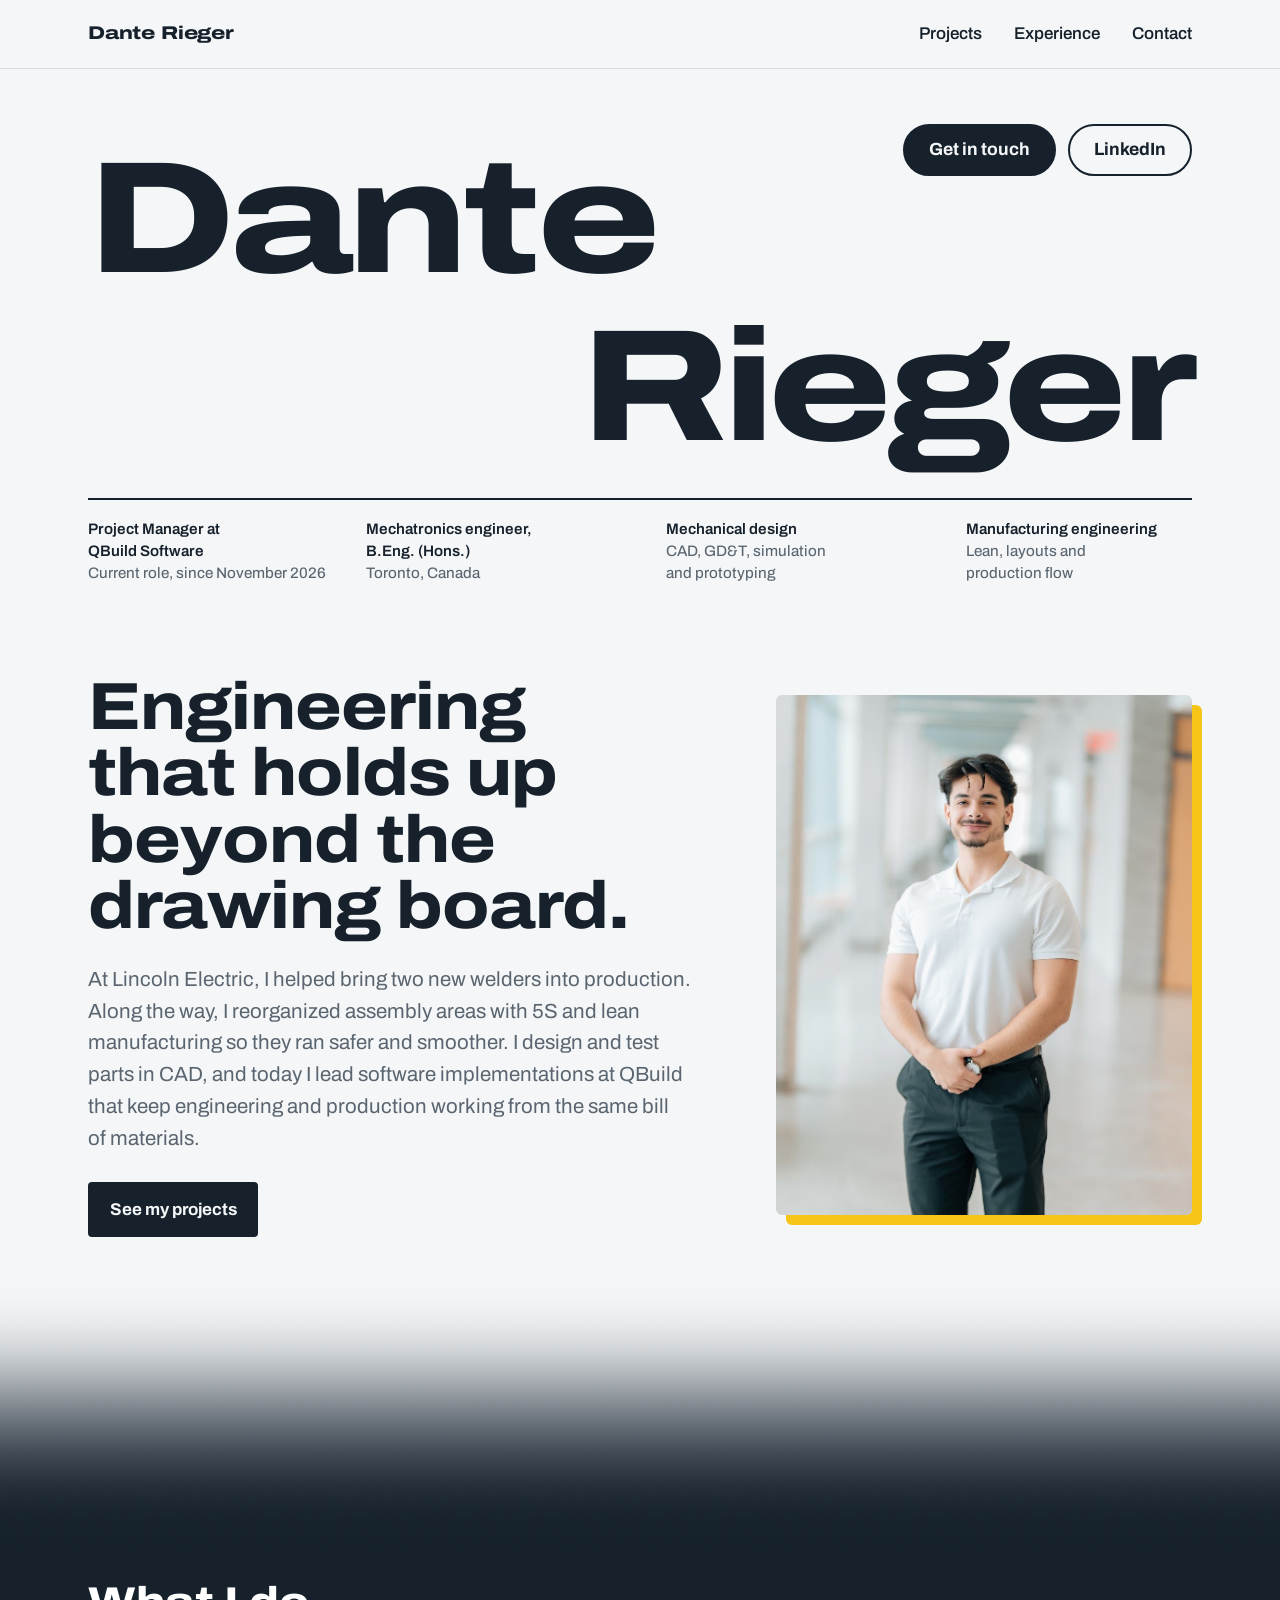
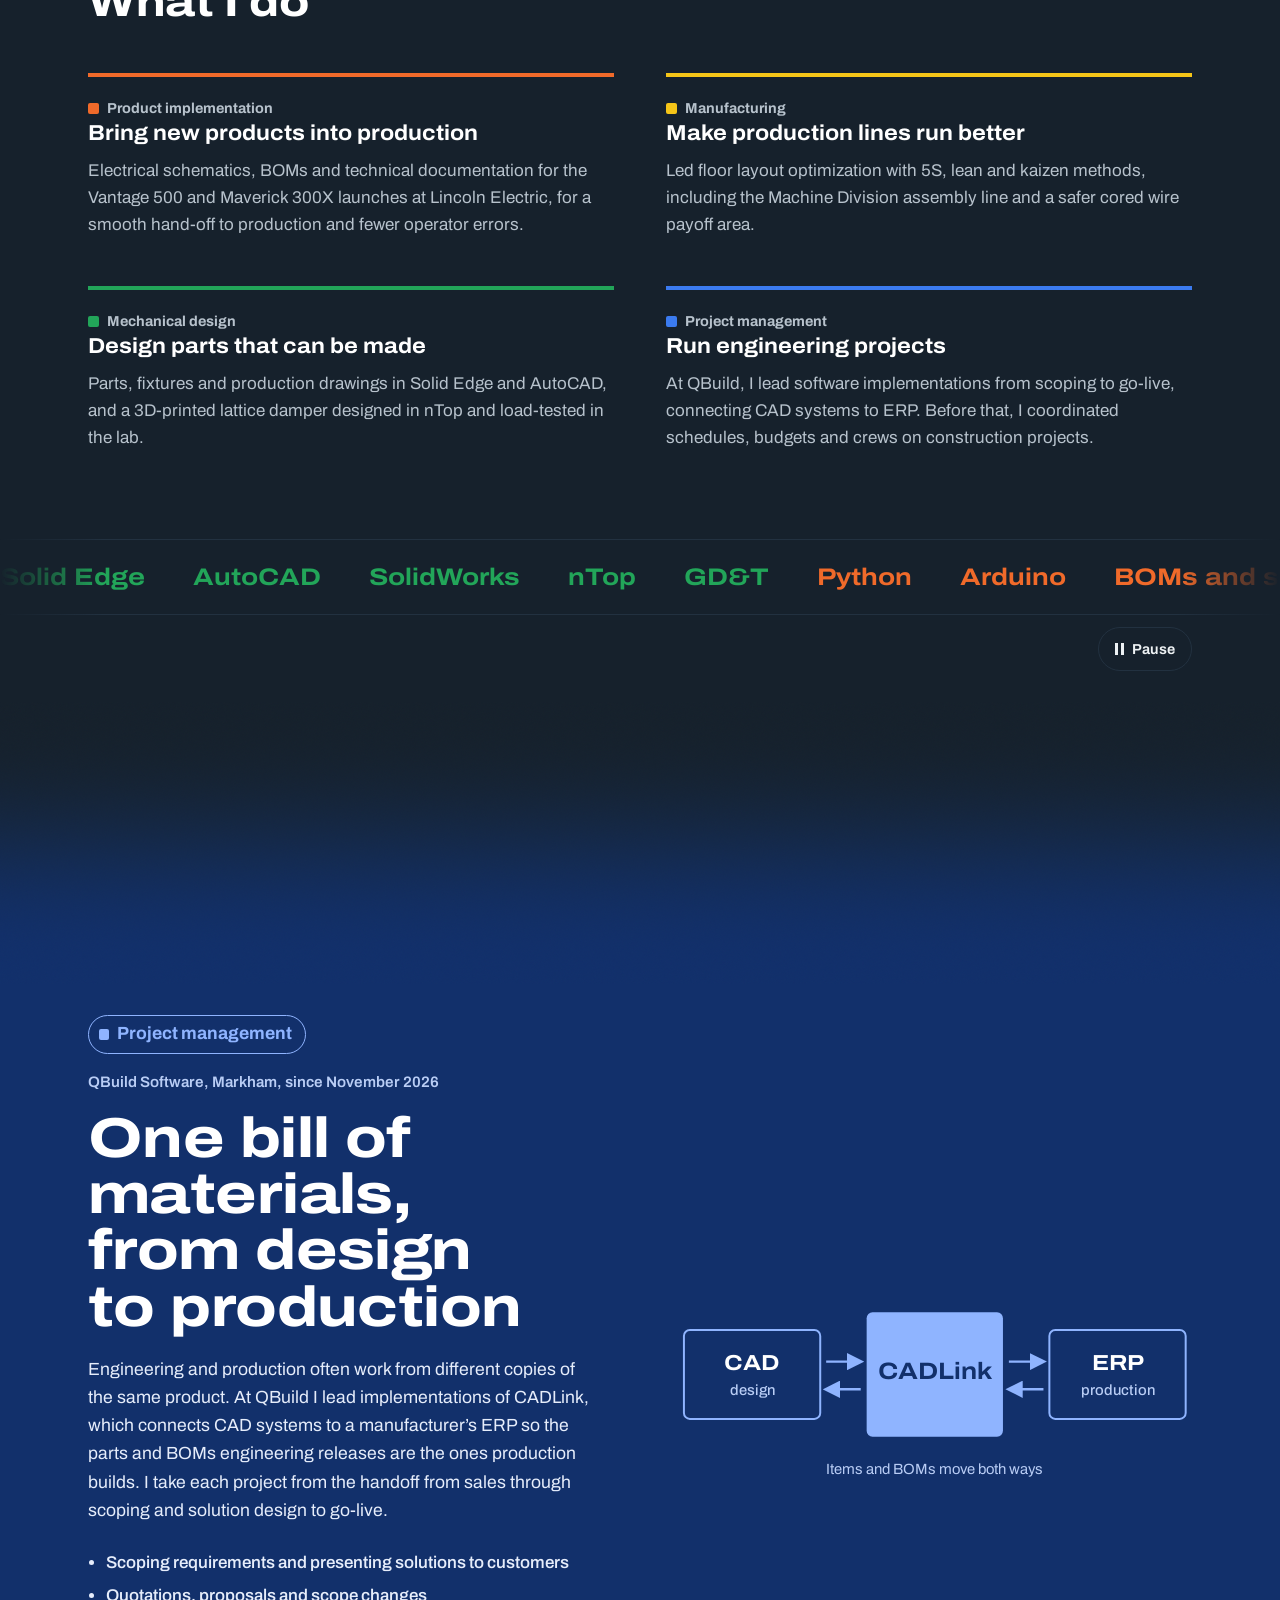
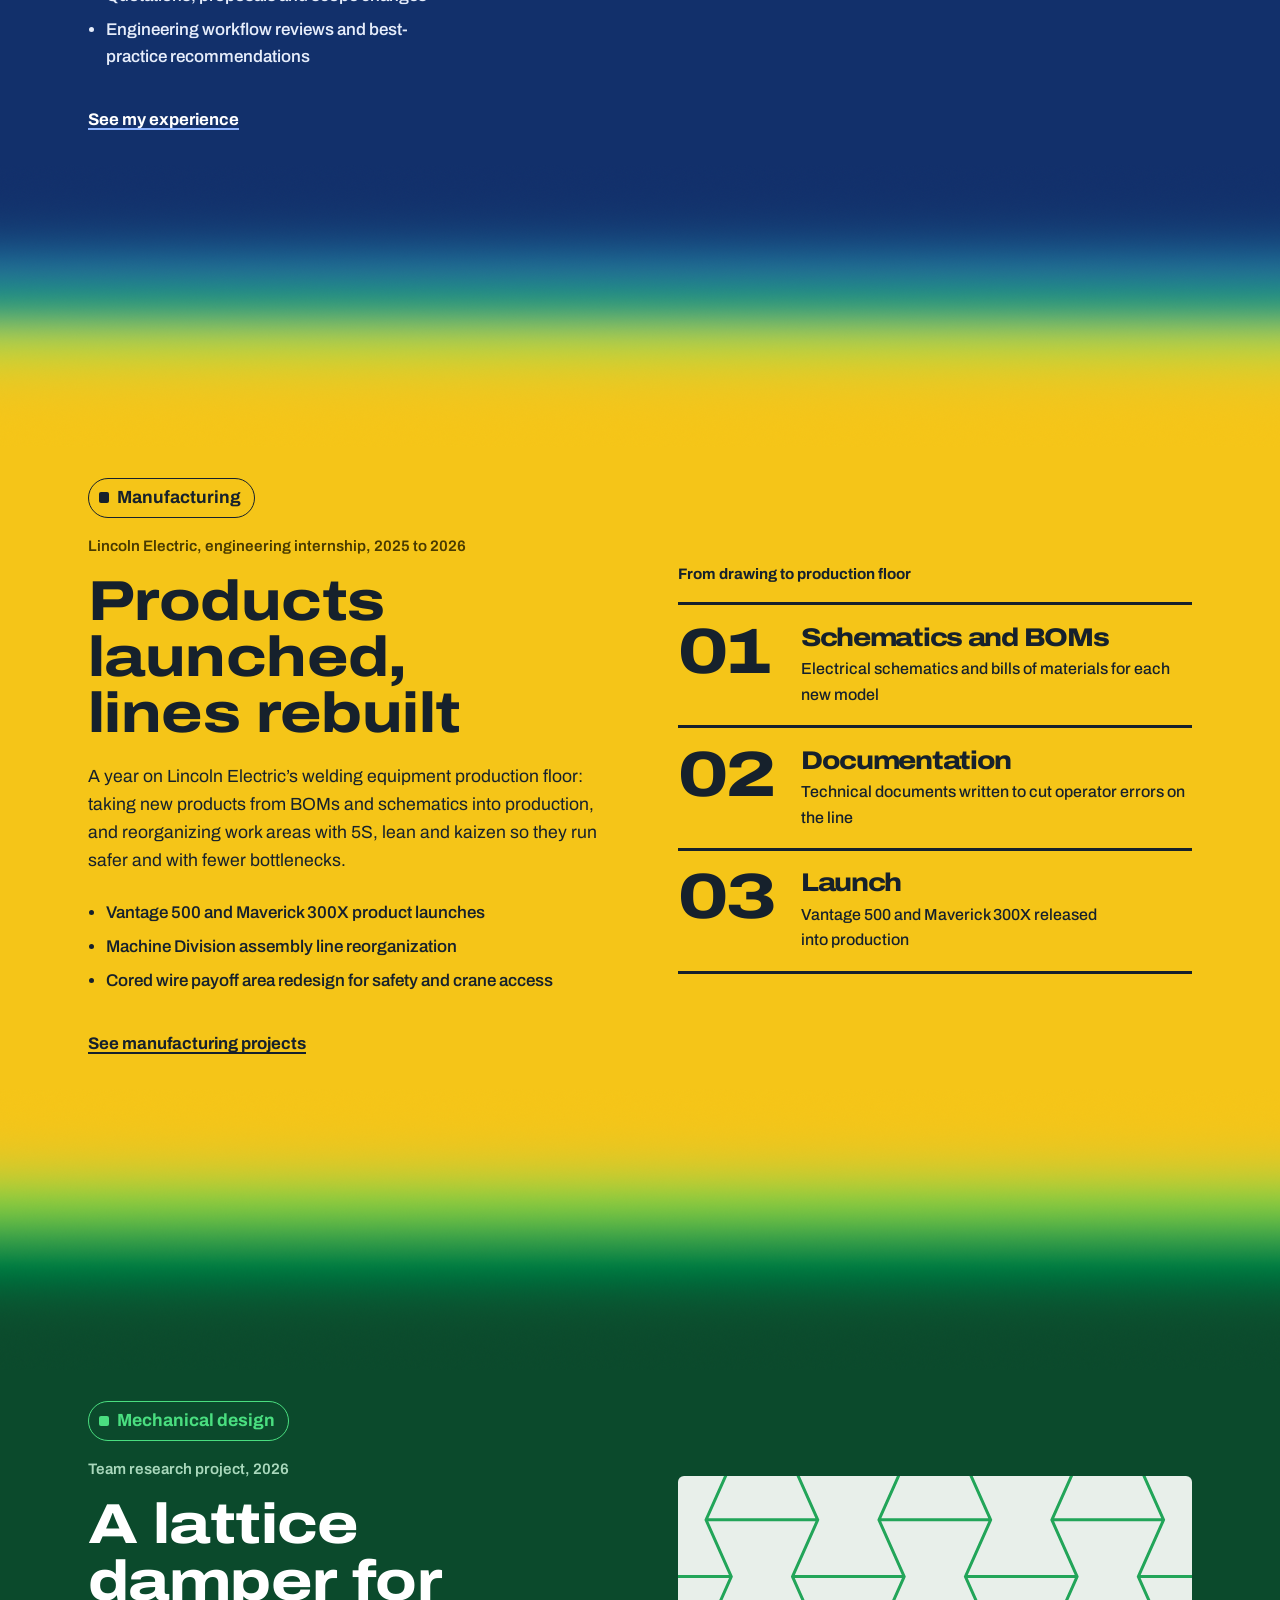
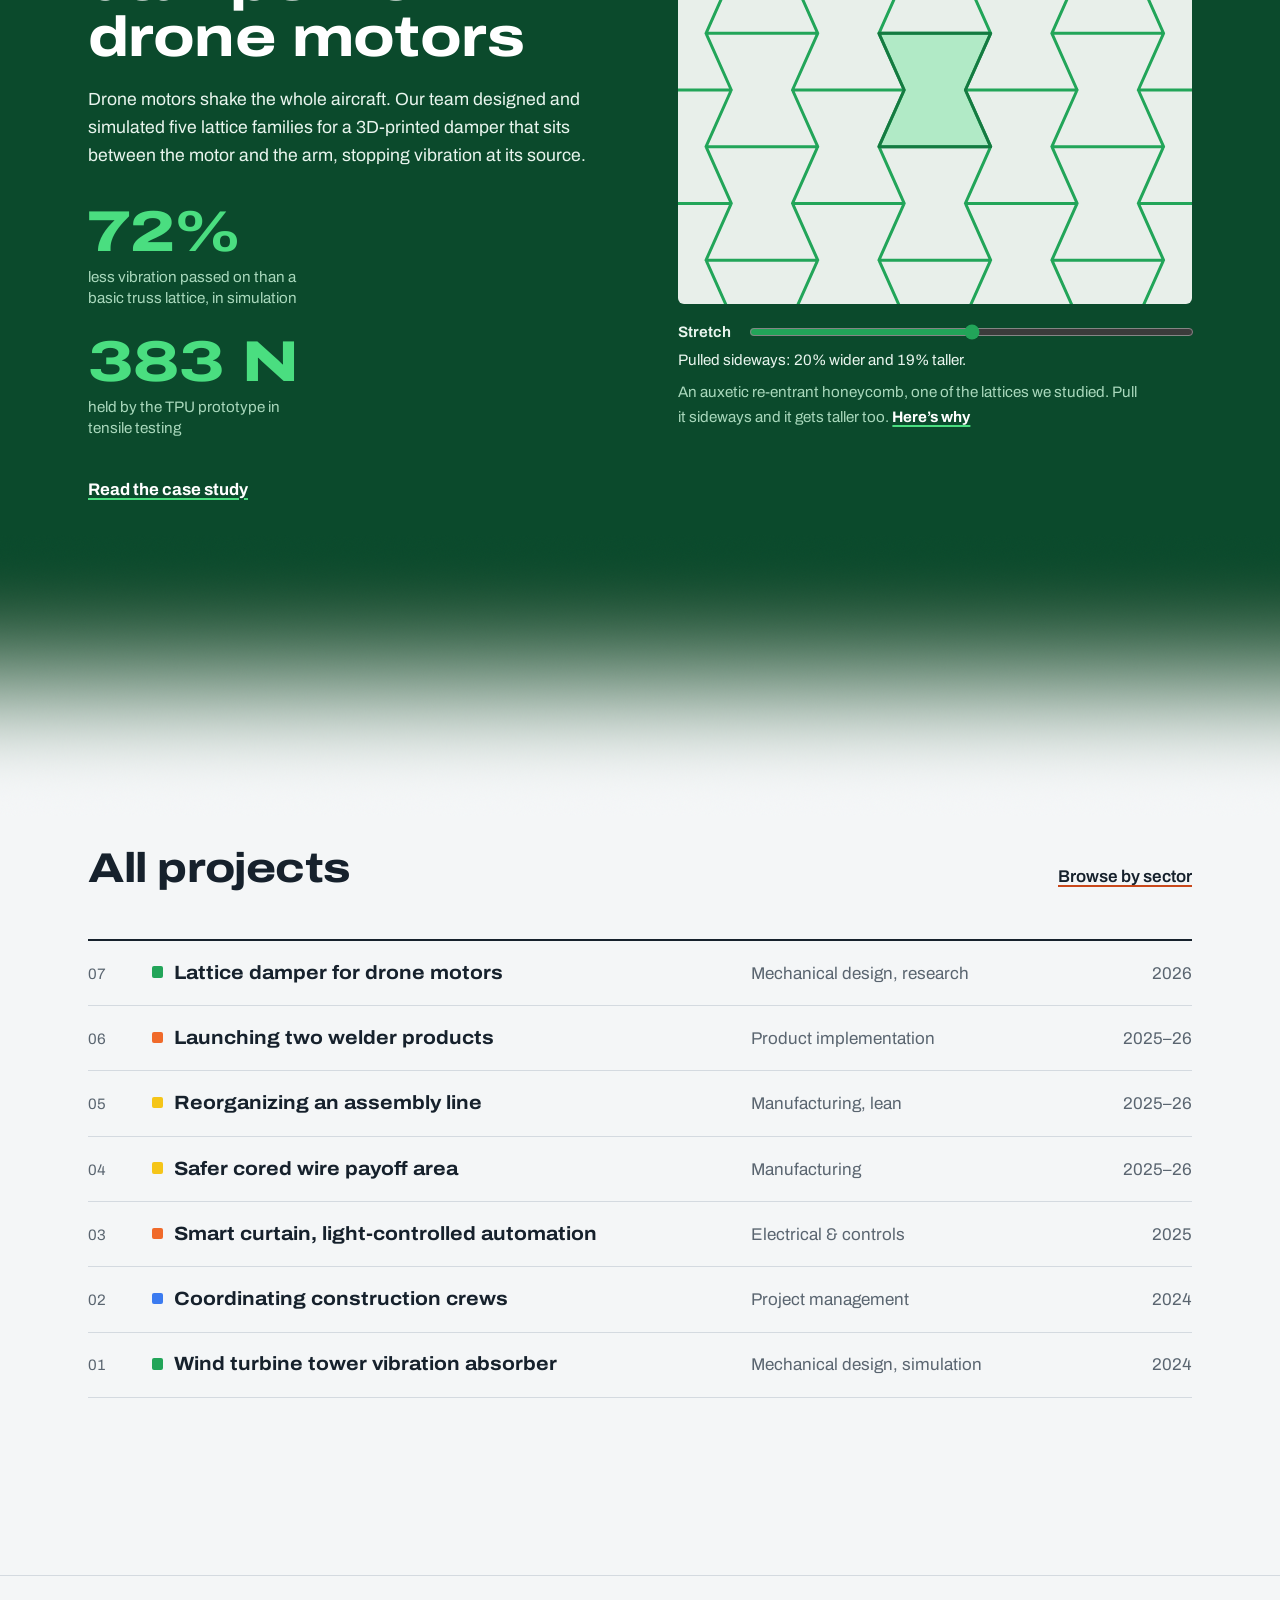
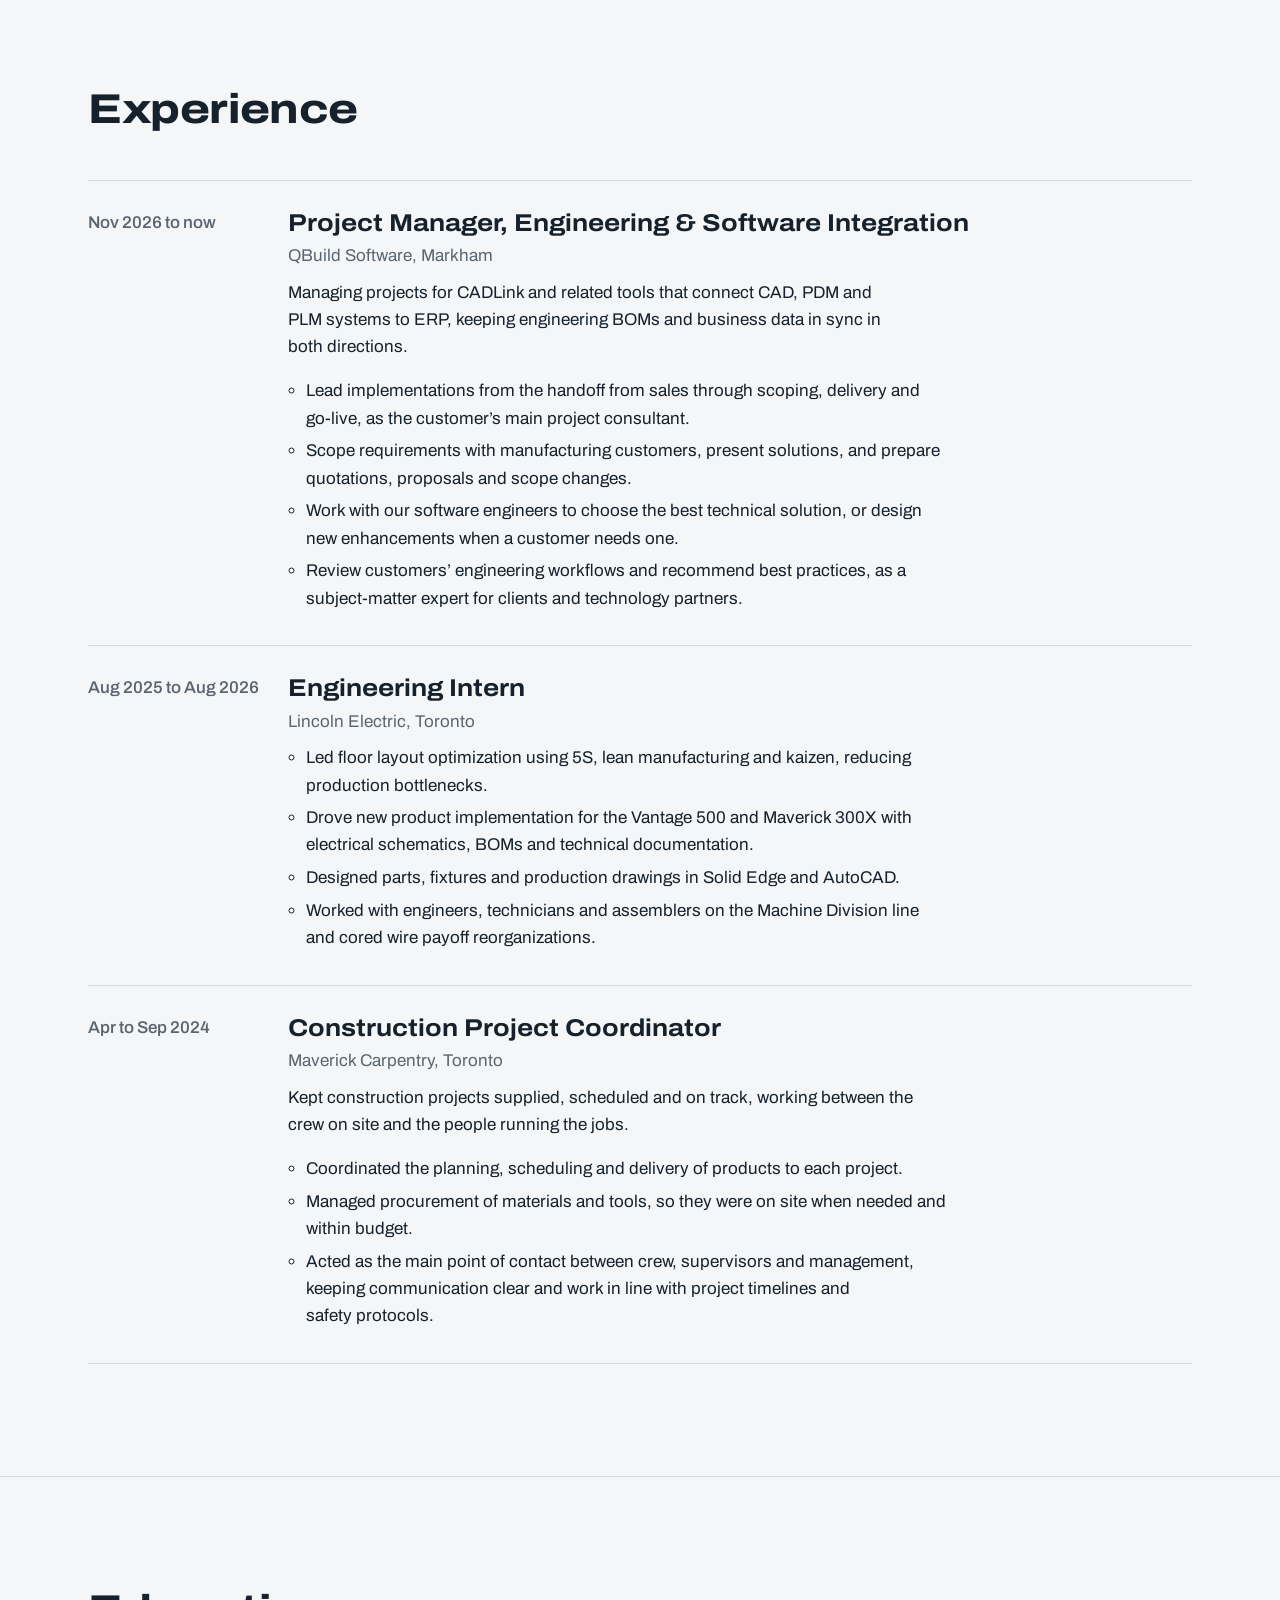
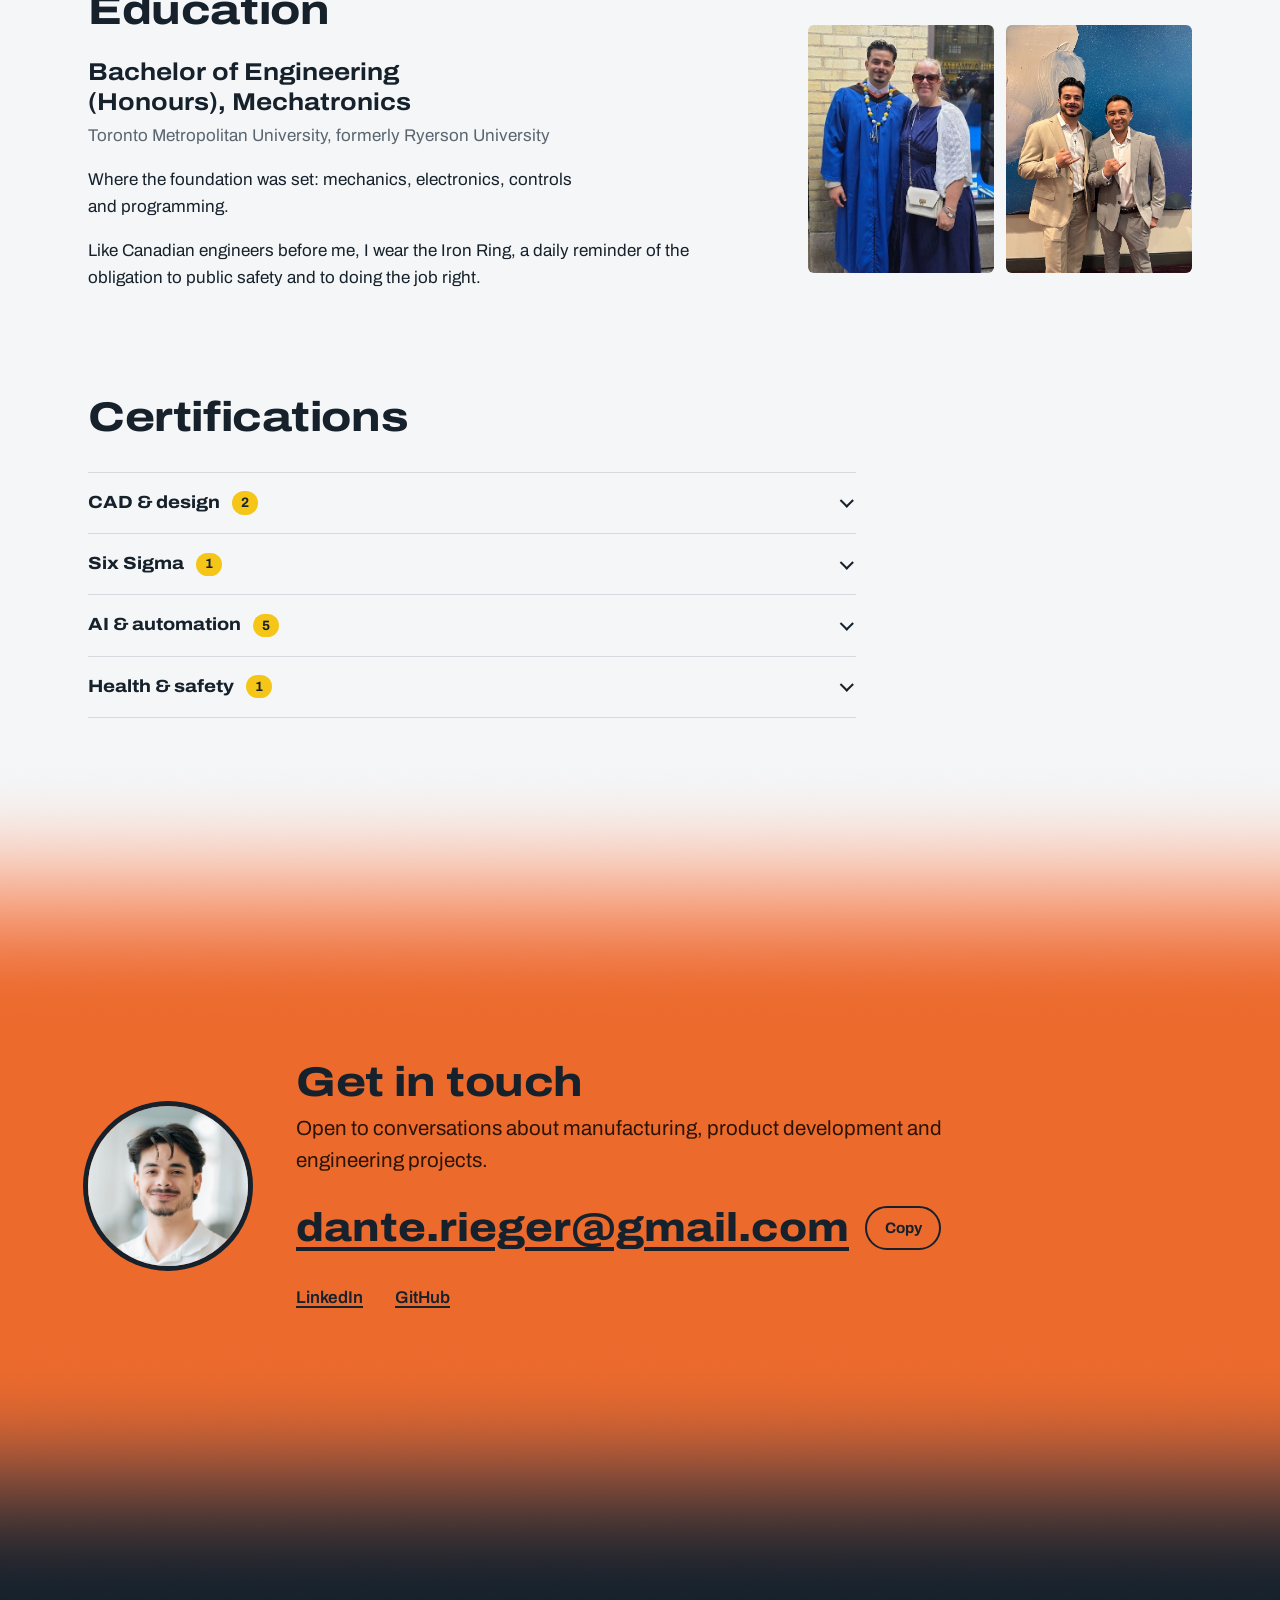
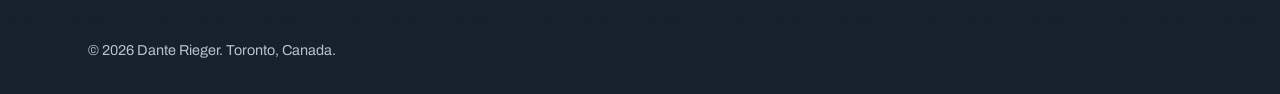
==== index.html @ 5b29e5df "Add a copy button next to the contact email Co-Authored-By: Claude Opus 5.5 <noreply@anthropic.com> " ====
<!doctype html>
<html lang="en">
<head>
  <meta charset="utf-8">
  <meta name="viewport" content="width=device-width, initial-scale=1">
  <meta name="theme-color" content="#f4f6f7">
  <title>Dante Rieger | Mechatronics Engineer</title>
  <meta name="description" content="Dante Rieger is a mechatronics engineer in Toronto with experience in product launches, lean manufacturing, mechanical design and engineering project management.">
  <link rel="canonical" href="https://danterieger.github.io/">
  <meta property="og:type" content="website">
  <meta property="og:site_name" content="Dante Rieger">
  <meta property="og:url" content="https://danterieger.github.io/">
  <meta property="og:title" content="Dante Rieger | Mechatronics Engineer">
  <meta property="og:description" content="Engineering that holds up beyond the drawing board. Project Manager at QBuild Software, with experience in product launches, lean manufacturing and mechanical design.">
  <meta property="og:image" content="https://danterieger.github.io/assets/img/me/social-card.jpg">
  <meta property="og:image:width" content="1200">
  <meta property="og:image:height" content="630">
  <meta name="twitter:card" content="summary_large_image">
  <link rel="preconnect" href="https://fonts.googleapis.com">
  <link rel="preconnect" href="https://fonts.gstatic.com" crossorigin>
  <link href="https://fonts.googleapis.com/css2?family=Archivo:wdth,wght@62..125,100..900&display=swap" rel="stylesheet">
  <link rel="stylesheet" href="assets/css/site.css?v=1795053204">
  <link rel="icon" href="data:image/svg+xml,%3Csvg xmlns='http://www.w3.org/2000/svg' viewBox='0 0 32 32'%3E%3Crect width='32' height='32' rx='6' fill='%2316212c'/%3E%3Crect x='6' y='22' width='20' height='4' fill='%23f5c518'/%3E%3Cpath d='M8 7h6a6 6 0 0 1 0 12H8z' fill='none' stroke='%23eef2f4' stroke-width='2.5'/%3E%3C/svg%3E">
</head>
<body>
  <a class="skip" href="#main">Skip to content</a>

  <header class="site-header">
    <div class="wrap">
      <a class="brand" href="./">Dante Rieger</a>
      <nav class="site-nav" aria-label="Main">
        <ul>
          <li><a href="projects/">Projects</a></li>
          <li><a href="#experience">Experience</a></li>
          <li><a href="#contact">Contact</a></li>
        </ul>
      </nav>
    </div>
  </header>

  <main id="main">
    <section class="intro" data-bg="#f4f6f7" aria-labelledby="intro-name">
      <div class="wrap">
        <div class="intro-actions">
          <a class="intro-btn is-solid" href="#contact">Get in touch</a>
          <a class="intro-btn" href="https://www.linkedin.com/in/dante-rieger-8823922aa/">LinkedIn</a>
        </div>
        <h1 class="name" id="intro-name"><span><span class="name-line">Dante</span></span> <span><span class="name-line">Rieger</span></span></h1>
        <ul class="intro-meta">
          <li>Project Manager at QBuild Software<br><span>Current role, since November 2026</span></li>
          <li>Mechatronics engineer, B.Eng. (Hons.)<br><span>Toronto, Canada</span></li>
          <li>Mechanical design<br><span>CAD, GD&amp;T, simulation and prototyping</span></li>
          <li>Manufacturing engineering<br><span>Lean, layouts and production flow</span></li>
        </ul>
        <div class="intro-body has-portrait">
          <div class="intro-text">
            <p class="statement">Engineering that holds up beyond the drawing board.</p>
            <p class="lede">At Lincoln Electric, I helped bring two new welders into production. Along the way, I reorganized assembly areas with 5S and lean manufacturing so they ran safer and smoother. I design and test parts in CAD, and today I lead software implementations at QBuild that keep engineering and production working from the same bill of materials.</p>
            <a class="button" href="projects/">See my projects</a>
          </div>
          <figure class="intro-portrait">
            <img src="assets/img/me/portrait.jpg" alt="Dante Rieger in a white polo, standing in a bright hallway" width="899" height="1353" fetchpriority="high">
          </figure>
        </div>
      </div>
    </section>

    <div class="seam" style="--from: #f4f6f7; --to: #16212c" aria-hidden="true"></div>
    <section class="section band-ink" data-bg="#16212c" aria-labelledby="what-title">
      <div class="wrap">
        <div class="section-head">
          <h2 id="what-title">What I do</h2>
        </div>
        <ul class="capabilities">
          <li style="--sector: var(--c-elec)">
            <p class="sector-tag">Product implementation</p>
            <h3>Bring new products into production</h3>
            <p>Electrical schematics, BOMs and technical documentation for the Vantage 500 and Maverick 300X launches at Lincoln Electric, for a smooth hand-off to production and fewer operator errors.</p>
          </li>
          <li style="--sector: var(--c-mfg)">
            <p class="sector-tag">Manufacturing</p>
            <h3>Make production lines run better</h3>
            <p>Led floor layout optimization with 5S, lean and kaizen methods, including the Machine Division assembly line and a safer cored wire payoff area.</p>
          </li>
          <li style="--sector: var(--c-mech)">
            <p class="sector-tag">Mechanical design</p>
            <h3>Design parts that can be made</h3>
            <p>Parts, fixtures and production drawings in Solid Edge and AutoCAD, and a 3D-printed lattice damper designed in nTop and load-tested in the lab.</p>
          </li>
          <li style="--sector: var(--c-pm)">
            <p class="sector-tag">Project management</p>
            <h3>Run engineering projects</h3>
            <p>At QBuild, I lead software implementations from scoping to go-live, connecting CAD systems to ERP. Before that, I coordinated schedules, budgets and crews on construction projects.</p>
          </li>
        </ul>
      </div>
      <div class="ticker" aria-label="Tools and methods">
        <ul class="ticker-track"><li style="--sector: var(--c-mech)">Solid Edge</li><li style="--sector: var(--c-mech)">AutoCAD</li><li style="--sector: var(--c-mech)">SolidWorks</li><li style="--sector: var(--c-mech)">nTop</li><li style="--sector: var(--c-mech)">GD&amp;T</li><li style="--sector: var(--c-elec)">Python</li><li style="--sector: var(--c-elec)">Arduino</li><li style="--sector: var(--c-elec)">BOMs and schematics</li><li style="--sector: var(--c-mfg)">5S</li><li style="--sector: var(--c-mfg)">Lean manufacturing</li><li style="--sector: var(--c-mfg)">Kaizen</li><li style="--sector: var(--c-mfg)">Six Sigma</li><li style="--sector: var(--c-mech)">Tensile testing</li><li style="--sector: var(--c-mech)">3D printing</li><li style="--sector: var(--c-pm)">CAD to ERP integration</li><li style="--sector: var(--c-pm)">Project scheduling</li></ul>
        <ul class="ticker-track" aria-hidden="true"><li style="--sector: var(--c-mech)">Solid Edge</li><li style="--sector: var(--c-mech)">AutoCAD</li><li style="--sector: var(--c-mech)">SolidWorks</li><li style="--sector: var(--c-mech)">nTop</li><li style="--sector: var(--c-mech)">GD&amp;T</li><li style="--sector: var(--c-elec)">Python</li><li style="--sector: var(--c-elec)">Arduino</li><li style="--sector: var(--c-elec)">BOMs and schematics</li><li style="--sector: var(--c-mfg)">5S</li><li style="--sector: var(--c-mfg)">Lean manufacturing</li><li style="--sector: var(--c-mfg)">Kaizen</li><li style="--sector: var(--c-mfg)">Six Sigma</li><li style="--sector: var(--c-mech)">Tensile testing</li><li style="--sector: var(--c-mech)">3D printing</li><li style="--sector: var(--c-pm)">CAD to ERP integration</li><li style="--sector: var(--c-pm)">Project scheduling</li></ul>
      </div>
      <div class="wrap ticker-bar">
        <button class="ticker-toggle" type="button" aria-pressed="false" data-ticker-toggle>Pause</button>
      </div>
    </section>

    <div class="seam" style="--from: #16212c; --to: #12306b" aria-hidden="true"></div>
    <section class="chapter chapter-now" data-bg="#12306b" aria-labelledby="ch-now">
      <div class="wrap chapter-grid">
        <div class="chapter-copy">
          <p class="chapter-tag">Project management</p>
          <p class="chapter-meta">QBuild Software, Markham, since November 2026</p>
          <h2 id="ch-now">One bill of materials, from design to production</h2>
          <p>Engineering and production often work from different copies of the same product. At QBuild I lead implementations of CADLink, which connects CAD systems to a manufacturer’s ERP so the parts and BOMs engineering releases are the ones production builds. I take each project from the handoff from sales through scoping and solution design to go-live.</p>
          <ul class="chapter-list">
            <li>Scoping requirements and presenting solutions to customers</li>
            <li>Quotations, proposals and scope changes</li>
            <li>Engineering workflow reviews and best-practice recommendations</li>
          </ul>
          <a class="chapter-link" href="#experience">See my experience</a>
        </div>
        <figure class="flow-figure">
          <svg viewBox="0 0 520 250" role="img" aria-labelledby="flow-title">
            <title id="flow-title">CAD on one side, ERP on the other, with CADLink in the middle passing parts and BOMs both ways</title>
            <defs>
              <marker id="arrow" viewBox="0 0 10 10" refX="8" refY="5" markerWidth="7" markerHeight="7" orient="auto-start-reverse"><path d="M0 0 L10 5 L0 10 z" fill="#8fb4ff"/></marker>
            </defs>
            <g class="flow-node"><rect x="6" y="80" width="138" height="90" rx="6"/><text x="75" y="120">CAD</text><text x="75" y="146" class="flow-sub">design</text></g>
            <g class="flow-node is-core"><rect x="191" y="62" width="138" height="126" rx="6"/><text x="260" y="130">CADLink</text></g>
            <g class="flow-node"><rect x="376" y="80" width="138" height="90" rx="6"/><text x="445" y="120">ERP</text><text x="445" y="146" class="flow-sub">production</text></g>
            <line class="flow-line" x1="150" y1="112" x2="185" y2="112" marker-end="url(#arrow)"/>
            <line class="flow-line" x1="185" y1="140" x2="150" y2="140" marker-end="url(#arrow)"/>
            <line class="flow-line" x1="335" y1="112" x2="370" y2="112" marker-end="url(#arrow)"/>
            <line class="flow-line" x1="370" y1="140" x2="335" y2="140" marker-end="url(#arrow)"/>
            <text x="260" y="226" class="flow-caption">Items and BOMs move both ways</text>
          </svg>
        </figure>
      </div>
    </section>

    <div class="seam" style="--from: #12306b; --to: #f5c518" data-from="#12306b" data-via="#1f6a8f,#3f9e78,#b4cc45" data-to="#f5c518" aria-hidden="true"></div>
    <section class="chapter chapter-floor" data-bg="#f5c518" aria-labelledby="ch-floor">
      <div class="wrap chapter-grid">
        <div class="chapter-copy">
          <p class="chapter-tag">Manufacturing</p>
          <p class="chapter-meta">Lincoln Electric, engineering internship, 2025 to 2026</p>
          <h2 id="ch-floor">Products launched, lines rebuilt</h2>
          <p>A year on Lincoln Electric’s welding equipment production floor: taking new products from BOMs and schematics into production, and reorganizing work areas with 5S, lean and kaizen so they run safer and with fewer bottlenecks.</p>
          <ul class="chapter-list">
            <li>Vantage 500 and Maverick 300X product launches</li>
            <li>Machine Division assembly line reorganization</li>
            <li>Cored wire payoff area redesign for safety and crane access</li>
          </ul>
          <a class="chapter-link" href="projects/?sector=Manufacturing">See manufacturing projects</a>
        </div>
        <div class="chapter-figure">
          <p class="steps-title">From drawing to production floor</p>
          <ol class="chapter-steps">
            <li><strong>Schematics and BOMs</strong><span>Electrical schematics and bills of materials for each new model</span></li>
            <li><strong>Documentation</strong><span>Technical documents written to cut operator errors on the line</span></li>
            <li><strong>Launch</strong><span>Vantage 500 and Maverick 300X released into production</span></li>
          </ol>
        </div>
      </div>
    </section>

    <div class="seam seam-lime" data-from="#f5c518" data-via="#86c63f,#178a45" data-to="#0b4a2c" aria-hidden="true"></div>
    <section class="chapter chapter-capstone" data-bg="#0b4a2c" aria-labelledby="ch-capstone">
      <div class="wrap chapter-grid">
        <div class="chapter-copy">
          <p class="chapter-tag">Mechanical design</p>
          <p class="chapter-meta">Team research project, 2026</p>
          <h2 id="ch-capstone">A lattice damper for drone motors</h2>
          <p>Drone motors shake the whole aircraft. Our team designed and simulated five lattice families for a 3D-printed damper that sits between the motor and the arm, stopping vibration at its source.</p>
          <ul class="chapter-stats">
            <li><strong data-count="72" data-suffix="%">72%</strong><span>less vibration passed on than a basic truss lattice, in simulation</span></li>
            <li><strong data-count="383" data-suffix=" N">383 N</strong><span>held by the TPU prototype in tensile testing</span></li>
          </ul>
          <a class="chapter-link" href="projects/uav-vibration-damper.html">Read the case study</a>
        </div>
        <figure class="lattice" data-lattice>
          <div class="lattice-stage">
            <svg viewBox="0 0 480 400" role="img" aria-labelledby="lattice-title">
              <title id="lattice-title">A re-entrant honeycomb lattice that widens when stretched</title>
              <path class="lattice-path" d=""/>
              <path class="lattice-cell" d=""/>
            </svg>
          </div>
          <div class="lattice-controls">
            <label for="stretch">Stretch</label>
            <input id="stretch" type="range" min="0" max="100" value="0">
            <output for="stretch" aria-live="polite"></output>
          </div>
          <figcaption>An auxetic re-entrant honeycomb, one of the lattices we studied. Pull it sideways and it gets taller too. <a class="caption-link" href="projects/uav-vibration-damper.html#results">Here’s why</a></figcaption>
        </figure>
      </div>
    </section>

    <div class="seam" style="--from: #0b4a2c; --to: #f4f6f7" aria-hidden="true"></div>
    <section class="section index" data-bg="#f4f6f7" aria-labelledby="index-title">
      <div class="wrap">
        <div class="section-head index-head">
          <h2 id="index-title">All projects</h2>
          <a href="projects/">Browse by sector</a>
        </div>
        <ol class="index-list" reversed>
          <li style="--sector: var(--c-mech)"><a href="projects/uav-vibration-damper.html"><span class="ix-title">Lattice damper for drone motors</span><span class="ix-type">Mechanical design, research</span><span class="ix-year">2026</span></a></li>
          <li style="--sector: var(--c-elec)"><a href="projects/#welder-launches"><span class="ix-title">Launching two welder products</span><span class="ix-type">Product implementation</span><span class="ix-year">2025–26</span></a></li>
          <li style="--sector: var(--c-mfg)"><a href="projects/#assembly-line"><span class="ix-title">Reorganizing an assembly line</span><span class="ix-type">Manufacturing, lean</span><span class="ix-year">2025–26</span></a></li>
          <li style="--sector: var(--c-mfg)"><a href="projects/#cored-wire"><span class="ix-title">Safer cored wire payoff area</span><span class="ix-type">Manufacturing</span><span class="ix-year">2025–26</span></a></li>
          <li style="--sector: var(--c-elec)"><a href="projects/smart-curtain.html"><span class="ix-title">Smart curtain, light-controlled automation</span><span class="ix-type">Electrical &amp; controls</span><span class="ix-year">2025</span></a></li>
          <li style="--sector: var(--c-pm)"><a href="projects/#construction"><span class="ix-title">Coordinating construction crews</span><span class="ix-type">Project management</span><span class="ix-year">2024</span></a></li>
          <li style="--sector: var(--c-mech)"><a href="projects/wind-turbine-absorber.html"><span class="ix-title">Wind turbine tower vibration absorber</span><span class="ix-type">Mechanical design, simulation</span><span class="ix-year">2024</span></a></li>
          <li style="--sector: var(--c-mech)"><a href="projects/dynamic-rescuer.html"><span class="ix-title">Dynamic Rescuer, all-terrain patient carrier</span><span class="ix-type">Mechanical design</span><span class="ix-year">2023</span></a></li>
        </ol>
      </div>
    </section>

    <section class="section" id="experience" data-bg="#f4f6f7" aria-labelledby="exp-title">
      <div class="wrap">
        <div class="section-head">
          <h2 id="exp-title">Experience</h2>
        </div>
        <ol class="timeline">
          <li>
            <span class="when">Nov 2026 to now</span>
            <div>
              <h3>Project Manager, Engineering &amp; Software Integration</h3>
              <p class="org">QBuild Software, Markham</p>
              <p>Managing projects for CADLink and related tools that connect CAD, PDM and PLM systems to ERP, keeping engineering BOMs and business data in sync in both directions.</p>
              <ul>
                <li>Lead implementations from the handoff from sales through scoping, delivery and go-live, as the customer’s main project consultant.</li>
                <li>Scope requirements with manufacturing customers, present solutions, and prepare quotations, proposals and scope changes.</li>
                <li>Work with our software engineers to choose the best technical solution, or design new enhancements when a customer needs one.</li>
                <li>Review customers’ engineering workflows and recommend best practices, as a subject-matter expert for clients and technology partners.</li>
              </ul>
            </div>
          </li>
          <li>
            <span class="when">Aug 2025 to Aug 2026</span>
            <div>
              <h3>Engineering Intern</h3>
              <p class="org">Lincoln Electric, Toronto</p>
              <ul>
                <li>Led floor layout optimization using 5S, lean manufacturing and kaizen, reducing production bottlenecks.</li>
                <li>Drove new product implementation for the Vantage 500 and Maverick 300X with electrical schematics, BOMs and technical documentation.</li>
                <li>Designed parts, fixtures and production drawings in Solid Edge and AutoCAD.</li>
                <li>Worked with engineers, technicians and assemblers on the Machine Division line and cored wire payoff reorganizations.</li>
              </ul>
            </div>
          </li>
          <li>
            <span class="when">Apr to Sep 2024</span>
            <div>
              <h3>Construction Project Coordinator</h3>
              <p class="org">Maverick Carpentry, Toronto</p>
              <p>Kept construction projects supplied, scheduled and on track, working between the crew on site and the people running the jobs.</p>
              <ul>
                <li>Coordinated the planning, scheduling and delivery of products to each project.</li>
                <li>Managed procurement of materials and tools, so they were on site when needed and within budget.</li>
                <li>Acted as the main point of contact between crew, supervisors and management, keeping communication clear and work in line with project timelines and safety protocols.</li>
              </ul>
            </div>
          </li>
        </ol>
      </div>
    </section>

    <section class="section education" id="education" data-bg="#f4f6f7" aria-labelledby="edu-title">
      <div class="wrap">
        <div class="edu-grid">
          <div class="edu-text">
            <h2 id="edu-title">Education</h2>
            <h3>Bachelor of Engineering (Honours), Mechatronics</h3>
            <p class="org">Toronto Metropolitan University, formerly Ryerson University</p>
            <p>Where the foundation was set: mechanics, electronics, controls and programming.</p>
            <p>Like Canadian engineers before me, I wear the Iron Ring, a daily reminder of the obligation to public safety and to doing the job right.</p>
          </div>
          <div class="edu-photos">
            <img src="assets/img/education/convocation.jpg" alt="Dante in convocation robes with his mother" width="435" height="580" loading="lazy">
            <img src="assets/img/education/iron-ring.jpg" alt="Dante and a fellow engineer showing their Iron Rings" width="659" height="880" loading="lazy">
          </div>
        </div>

        <div class="certs">
          <h2 id="certs-title">Certifications</h2>
          <div class="cert-groups">
            <details class="cert-group">
              <summary><span class="cert-title">CAD &amp; design</span> <span class="cert-count">2</span></summary>
              <ul class="cert-list">
                <li><strong>Solid Edge Mechanical, Professional Level</strong><span>Siemens, 2026</span></li>
                <li><strong>Solid Edge Mechanical, Associate Level</strong><span>Siemens, 2026</span></li>
              </ul>
            </details>
            <details class="cert-group">
              <summary><span class="cert-title">Six Sigma</span> <span class="cert-count">1</span></summary>
              <ul class="cert-list">
                <li><strong>Six Sigma Grey Belt</strong><span>Lincoln Electric continuous improvement program, 2025</span></li>
              </ul>
            </details>
            <details class="cert-group">
              <summary><span class="cert-title">AI &amp; automation</span> <span class="cert-count">5</span></summary>
              <ul class="cert-list">
                <li><strong><a href="https://verify.skilljar.com/c/o3epcgoqcxgd" rel="noopener">Claude Code 101</a></strong><span>Anthropic, 2026, verified credential</span></li>
                <li><strong><a href="https://verify.skilljar.com/c/ajxet48wrd2s" rel="noopener">Introduction to Claude Cowork</a></strong><span>Anthropic, 2026, verified credential</span></li>
                <li><strong><a href="https://verify.skilljar.com/c/cfnp2oqqfmii" rel="noopener">Claude 101</a></strong><span>Anthropic, 2026, verified credential</span></li>
                <li><strong><a href="https://verify.skilljar.com/c/a6jcsm9n2b7n" rel="noopener">AI Fluency: Framework and Foundations</a></strong><span>Anthropic, 2026, verified credential</span></li>
                <li><strong><a href="https://verify.skilljar.com/c/2oy3dt3vax95" rel="noopener">AI Fluency for Nonprofits</a></strong><span>Anthropic, 2026, verified credential</span></li>
              </ul>
            </details>
            <details class="cert-group">
              <summary><span class="cert-title">Health &amp; safety</span> <span class="cert-count">1</span></summary>
              <ul class="cert-list">
                <li><strong>Working at Heights</strong><span>Carpenters’ Regional Council, 2024, valid to 2028</span></li>
              </ul>
            </details>
          </div>
        </div>
      </div>
    </section>

    <div class="seam" style="--from: #f4f6f7; --to: #ec6a2c" aria-hidden="true"></div>
    <section class="section band-orange" data-bg="#ec6a2c" id="contact" aria-labelledby="contact-title">
      <div class="wrap contact">
        <img class="contact-photo" src="assets/img/me/headshot.jpg" alt="Dante Rieger" width="800" height="747" loading="lazy">
        <div>
          <h2 id="contact-title">Get in touch</h2>
          <p class="lede">Open to conversations about manufacturing, product development and engineering projects.</p>
          <div class="contact-email-row">
            <a class="contact-email" href="mailto:dante.rieger@gmail.com">dante.rieger@gmail.com</a>
            <button class="copy-email" type="button" data-copy="dante.rieger@gmail.com">Copy</button>
            <span class="copy-status" role="status" aria-live="polite"></span>
          </div>
          <ul class="contact-links">
            <li><a href="https://www.linkedin.com/in/dante-rieger-8823922aa/">LinkedIn</a></li>
            <li><a href="https://github.com/danterieger">GitHub</a></li>
          </ul>
        </div>
      </div>
    </section>
  <div class="seam" style="--from: #ec6a2c; --to: #16212c" aria-hidden="true"></div>
  </main>

  <footer class="site-footer band-ink">
    <div class="wrap">
      <p>© 2026 Dante Rieger. Toronto, Canada.</p>
    </div>
  </footer>

  <script src="assets/js/lattice.js?v=1795053204" defer></script>
  <script src="assets/js/motion.js?v=1795053204" defer></script>
  <script src="assets/js/seams.js?v=1795053204" defer></script>
</body>
</html>
---- assets/css/site.css ----
/* Dante Rieger — personal site
   Palette taken from the shop floor: slate ink, safety-yellow floor marking, walkway orange.
   TPU green is reserved for the capstone lattice. */
:root {
  --paper: #f4f6f7;
  --panel: #e8efea;
  --ink: #16212c;
  --ink-2: #223140;
  --graphite: #5a6570;
  --rule: #d4dae0;
  --yellow: #f5c518;     /* floor marking: structural accents only, never small text on paper */
  --orange: #c9481a;     /* text-safe walkway orange for link underlines and focus */
  --green: #157a41;
  --tpu: #22a559;
  --tpu-light: #4ade80;
  --on-ink: #eef2f4;
  --on-ink-2: #b7c2cc;

  --font: "Archivo", system-ui, -apple-system, "Segoe UI", sans-serif;
  --measure: 66ch;
  --wrap: 74rem;
  --gutter: clamp(1rem, 4vw, 2.5rem);
  --section: clamp(4rem, 9vw, 7rem);
}

*,
*::before,
*::after { box-sizing: border-box; }

html { -webkit-text-size-adjust: 100%; scroll-behavior: smooth; }
@media (prefers-reduced-motion: reduce) { html { scroll-behavior: auto; } }

body {
  margin: 0;
  background: var(--paper);
  color: var(--ink);
  font-family: var(--font);
  font-size: 1.0625rem;
  line-height: 1.6;
  font-stretch: 100%;
  text-rendering: optimizeLegibility;
}

img { display: block; max-width: 100%; height: auto; }

a { color: var(--ink); text-decoration-color: var(--orange); text-underline-offset: 0.2em; text-decoration-thickness: 2px; }
a:hover { color: var(--orange); }

:focus-visible { outline: 3px solid var(--orange); outline-offset: 3px; border-radius: 2px; }

.skip {
  position: absolute; left: -999px; top: 0.5rem;
  background: var(--ink); color: var(--paper); padding: 0.5rem 0.75rem; z-index: 10;
}
.skip:focus { left: 0.5rem; }

.wrap { width: 100%; max-width: var(--wrap); margin-inline: auto; padding-inline: var(--gutter); }

/* Type scale */
h1, h2, h3 { margin: 0; color: inherit; text-wrap: balance; }
h1 { font-size: clamp(2.5rem, 5.6vw, 4.9rem); line-height: 0.98; font-weight: 800; font-stretch: 125%; letter-spacing: -0.02em; }
h2 { font-size: clamp(1.75rem, 3.4vw, 2.6rem); line-height: 1.05; font-weight: 760; font-stretch: 118%; letter-spacing: -0.01em; }
h3 { font-size: 1.25rem; line-height: 1.25; font-weight: 700; font-stretch: 108%; }
p { margin: 0 0 1em; max-width: var(--measure); }
.lede { font-size: clamp(1.125rem, 1.6vw, 1.3rem); line-height: 1.55; color: var(--graphite); max-width: 54ch; }
.muted { color: var(--graphite); }

/* Header */
.site-header { border-bottom: 1px solid var(--rule); background: var(--paper); }
.site-header .wrap { display: flex; align-items: center; justify-content: space-between; gap: 1rem; min-height: 4.25rem; flex-wrap: wrap; }
.brand { font-weight: 800; font-stretch: 125%; font-size: 1.15rem; color: var(--ink); text-decoration: none; letter-spacing: -0.01em; }
.site-nav ul { list-style: none; display: flex; gap: clamp(1rem, 3vw, 2rem); margin: 0; padding: 0; }
.site-nav a { color: var(--ink); text-decoration: none; font-weight: 550; padding-block: 0.4rem; border-bottom: 3px solid transparent; }
.site-nav a:hover, .site-nav a[aria-current="page"] { color: var(--ink); border-bottom-color: var(--yellow); }

/* Home header sits on the dark hero */
.site-header.on-ink { background: var(--ink); border-bottom-color: var(--ink-2); }
.site-header.on-ink .brand,
.site-header.on-ink .site-nav a { color: var(--on-ink); }

/* Sections */
.section { padding-block: var(--section); }
.section + .section { border-top: 1px solid var(--rule); }
.section-head { margin-bottom: clamp(2rem, 4vw, 3rem); }
.section-head p { margin-top: 0.75rem; }

/* Hero: dark band, photo, floor-marking stripe */
.hero { background: var(--ink); color: var(--on-ink); position: relative; overflow: hidden; }
.hero::after { content: ""; position: absolute; left: 0; right: 0; bottom: 0; height: 14px; background: var(--yellow); box-shadow: 0 -4px 0 var(--on-ink); }
.hero-grid { display: grid; grid-template-columns: minmax(0, 1.1fr) minmax(0, 0.9fr); min-height: min(86vh, 760px); }
.hero-copy { display: flex; flex-direction: column; justify-content: center; padding: clamp(3rem, 7vw, 6rem) clamp(1.5rem, 5vw, 4.5rem) clamp(4rem, 8vw, 6.5rem) max(var(--gutter), calc((100vw - var(--wrap)) / 2 + var(--gutter))); }
.hero h1 { color: #fff; margin-bottom: 1.5rem; }
.hero .lede { color: var(--on-ink-2); margin-bottom: 2.25rem; }
.hero-grid.is-text-only { grid-template-columns: minmax(0, 1fr); min-height: min(64vh, 560px); }
.hero-grid.is-text-only .hero-copy { max-width: calc(var(--wrap) + 2 * var(--gutter)); }
.hero-grid.is-text-only h1 { max-width: 16ch; }
.hero-photo { position: relative; margin: 0; }
.hero-photo img { position: absolute; inset: 0; width: 100%; height: 100%; object-fit: cover; object-position: 50% 35%; }
.hero-links { display: flex; flex-wrap: wrap; gap: 0.75rem 1.75rem; align-items: center; }
.hero-links .text-link { color: var(--on-ink); text-decoration-color: var(--yellow); }
.hero-links .text-link:hover { color: var(--yellow); }

.button {
  display: inline-block; background: var(--yellow); color: var(--ink); text-decoration: none;
  font-weight: 700; padding: 0.85rem 1.35rem; border-radius: 4px;
}
.button:hover { background: #ffd83d; color: var(--ink); }
.text-link { font-weight: 600; }

/* Credentials strip */
.credentials { padding-block: clamp(2.5rem, 5vw, 3.5rem); border-bottom: 1px solid var(--rule); }
.credentials ul { list-style: none; margin: 0; padding: 0; display: grid; grid-template-columns: repeat(4, minmax(0, 1fr)); gap: 1.5rem clamp(1.25rem, 3vw, 2.5rem); }
.credentials li { border-left: 4px solid var(--yellow); padding-left: 1rem; }
.credentials strong { display: block; font-size: clamp(1.6rem, 2.6vw, 2.2rem); font-stretch: 122%; font-weight: 800; line-height: 1.05; margin-bottom: 0.35rem; }
.credentials span { color: var(--graphite); font-size: 0.95rem; line-height: 1.4; display: block; }

/* What I do */
.capabilities { display: grid; grid-template-columns: repeat(2, minmax(0, 1fr)); gap: clamp(2rem, 4vw, 3rem) clamp(1.5rem, 4vw, 3.5rem); list-style: none; margin: 0; padding: 0; }
.capabilities li { border-top: 3px solid var(--ink); padding-top: 1.25rem; }
.capabilities h3 { margin-bottom: 0.6rem; font-size: 1.35rem; }
.capabilities p { color: var(--graphite); margin: 0; }

/* Featured project with the interactive lattice */
.feature { display: grid; grid-template-columns: minmax(0, 1fr) minmax(0, 1fr); gap: clamp(1.5rem, 4vw, 3.5rem); align-items: center; }
.feature h3 { font-size: clamp(1.4rem, 2.4vw, 1.85rem); font-stretch: 115%; font-weight: 760; margin-bottom: 0.9rem; }
.feature h3 a { text-decoration-color: var(--tpu); }
.feature .meta { color: var(--graphite); font-size: 0.95rem; margin-bottom: 0.9rem; }
.stat-row { display: flex; flex-wrap: wrap; gap: 1.25rem 2.25rem; margin: 1.25rem 0 1.75rem; padding: 0; list-style: none; }
.stat-row li { display: flex; flex-direction: column; }
.stat-row strong { font-size: 1.9rem; font-stretch: 120%; font-weight: 800; line-height: 1.1; color: var(--green); }
.stat-row span { color: var(--graphite); font-size: 0.9rem; max-width: 17ch; }
.more-link { margin-top: clamp(2rem, 4vw, 3rem); font-weight: 600; }

.lattice { margin: 0; }
.lattice-stage {
  background: var(--panel); border-radius: 6px; overflow: hidden; cursor: ew-resize;
  touch-action: pan-y; aspect-ratio: 6 / 5;
}
.lattice-stage svg { width: 100%; height: 100%; display: block; }
.lattice-path { fill: none; stroke: var(--tpu); stroke-width: 3; stroke-linejoin: round; vector-effect: non-scaling-stroke; }
.lattice-cell { fill: var(--tpu-light); fill-opacity: 0.35; stroke: var(--green); stroke-width: 3; stroke-linejoin: round; vector-effect: non-scaling-stroke; }
.lattice-controls { display: grid; grid-template-columns: auto 1fr; gap: 0.25rem 1rem; align-items: center; margin-top: 1rem; }
.lattice-controls label { font-weight: 650; font-size: 0.95rem; }
.lattice-controls output { grid-column: 1 / -1; font-size: 0.95rem; font-variant-numeric: tabular-nums; }
.lattice figcaption { margin-top: 0.5rem; font-size: 0.95rem; color: var(--graphite); max-width: 52ch; }
input[type="range"] { width: 100%; accent-color: var(--tpu); }

/* Experience timeline (a real sequence, newest first) */
.timeline { list-style: none; margin: 0; padding: 0; }
.timeline li { display: grid; grid-template-columns: 11rem minmax(0, 1fr); gap: 1.5rem; padding-block: 1.75rem; border-top: 1px solid var(--rule); }
.timeline li:last-child { border-bottom: 1px solid var(--rule); }
.timeline .when { color: var(--graphite); font-variant-numeric: tabular-nums; font-weight: 550; }
.timeline h3 { margin-bottom: 0.25rem; }
.timeline .org { color: var(--graphite); margin-bottom: 0.6rem; }
.timeline ul { margin: 0; padding-left: 1.1rem; max-width: var(--measure); }
.timeline ul li { display: list-item; border: 0; padding: 0; margin-bottom: 0.35rem; }
.timeline ul li:last-child { border: 0; }
.timeline p:last-child { margin-bottom: 0; }

.certs { margin-top: clamp(3rem, 6vw, 4.5rem); }
.certs h3 { font-size: 1.35rem; margin-bottom: 1.25rem; }
.cert-groups { max-width: 48rem; border-bottom: 1px solid var(--rule); }
.cert-group { border-top: 1px solid var(--rule); }
.cert-group summary {
  list-style: none; cursor: pointer; display: flex; align-items: center; gap: 0.75rem;
  padding: 1rem 0.25rem 1rem 0; font-weight: 750; font-stretch: 112%; font-size: 1.1rem;
}
.cert-group summary::-webkit-details-marker { display: none; }
.cert-group summary::after {
  content: ""; margin-left: auto; width: 0.6rem; height: 0.6rem; flex: none;
  border-right: 2.5px solid var(--ink); border-bottom: 2.5px solid var(--ink);
  transform: translateY(-25%) rotate(45deg); transition: transform 0.2s ease;
}
.cert-group[open] summary::after { transform: translateY(15%) rotate(-135deg); }
.cert-group summary:hover .cert-title { text-decoration: underline; text-decoration-color: var(--yellow); text-decoration-thickness: 3px; text-underline-offset: 0.2em; }
.cert-count { font-size: 0.85rem; font-weight: 700; font-stretch: 100%; background: var(--yellow); color: var(--ink); border-radius: 999px; min-width: 1.6rem; padding: 0.05rem 0.5rem; text-align: center; }
.cert-group .cert-list { padding: 0 0 1.25rem; }
.cert-list { list-style: none; margin: 0; padding: 0; display: grid; gap: 0.85rem; }
.cert-list li { border-left: 3px solid var(--rule); padding-left: 0.85rem; }
.cert-list a { text-decoration-color: var(--orange); }
@media (prefers-reduced-motion: reduce) { .cert-group summary::after { transition: none; } }
.cert-list strong { display: block; font-weight: 700; }
.cert-list span { color: var(--graphite); font-size: 0.95rem; }

/* Contact */
.contact { display: grid; grid-template-columns: auto minmax(0, 1fr); gap: clamp(1.5rem, 4vw, 3rem); align-items: center; }
.contact.is-text-only { grid-template-columns: minmax(0, 1fr); }
.contact-photo { width: clamp(7rem, 14vw, 10rem); aspect-ratio: 1; border-radius: 50%; object-fit: cover; box-shadow: 0 0 0 5px var(--yellow); }
.contact h2 { margin-bottom: 0.5rem; }
.contact .lede { margin-bottom: 1.25rem; }
.contact-email { font-size: clamp(1.3rem, 3.6vw, 2.5rem); font-weight: 800; font-stretch: 112%; color: var(--ink); text-decoration-color: var(--yellow); text-decoration-thickness: 4px; text-underline-offset: 0.15em; word-break: break-word; }
.contact-email:hover { color: var(--orange); }
.contact-links { display: flex; flex-wrap: wrap; gap: 0.75rem 2rem; list-style: none; padding: 0; margin: 1.5rem 0 0; font-weight: 600; }

.site-footer { border-top: 1px solid var(--rule); padding-block: 2rem; color: var(--graphite); font-size: 0.9rem; }
.site-footer p { margin: 0; }

/* Projects index */
.page-head { padding-block: clamp(3rem, 6vw, 5rem) clamp(1.5rem, 3vw, 2.5rem); }
.page-head h1 { font-size: clamp(2.4rem, 5.5vw, 4.25rem); margin-bottom: 1rem; }

.filters { display: flex; flex-wrap: wrap; gap: 0.5rem; margin: 0 0 2.5rem; padding: 0; list-style: none; }
.filters button {
  font: inherit; font-size: 0.95rem; font-weight: 600; color: var(--ink); background: transparent;
  border: 1.5px solid var(--ink); border-radius: 999px; padding: 0.45rem 1rem; cursor: pointer;
}
.filters button[aria-pressed="true"] { background: var(--ink); color: var(--paper); box-shadow: inset 0 -3px 0 var(--yellow); }
.filters button:hover:not([aria-pressed="true"]) { background: #fff6cf; }
.filters .count { font-weight: 450; opacity: 0.75; }

.project-list { list-style: none; margin: 0; padding: 0; }
.project { display: grid; grid-template-columns: 15rem minmax(0, 1fr); gap: clamp(1.25rem, 3vw, 2.5rem); padding-block: 2rem; border-top: 1px solid var(--rule); }
.project:last-child { border-bottom: 1px solid var(--rule); }
.project[hidden] { display: none; }
.project-thumb { background: #fff; border: 1px solid var(--rule); border-radius: 4px; overflow: hidden; aspect-ratio: 4 / 3; }
.project-thumb img { width: 100%; height: 100%; object-fit: contain; }
.project-org { margin: 0.2rem 0 0; font-weight: 800; font-stretch: 125%; font-size: 1.15rem; line-height: 1.15; color: var(--ink); border-left: 4px solid var(--rule); padding-left: 0.75rem; align-self: start; }
.project h2 { font-size: 1.45rem; font-stretch: 112%; margin-bottom: 0.35rem; }
.project h2 a { color: inherit; text-decoration: none; }
.project h2 a:hover { text-decoration: underline; text-decoration-color: var(--orange); }
.project .meta { color: var(--graphite); font-size: 0.95rem; margin-bottom: 0.75rem; }
.project .sectors { font-size: 0.9rem; color: var(--graphite); font-weight: 650; margin: 0.75rem 0 0; }

/* Case study */
.case-hero { padding-block: clamp(3rem, 6vw, 5rem) 0; }
.case-hero h1 { font-size: clamp(2.2rem, 5vw, 3.9rem); margin-bottom: 1.25rem; }
.case-meta { display: grid; grid-template-columns: repeat(auto-fit, minmax(12rem, 1fr)); gap: 1.25rem 2rem; margin: 2rem 0 0; padding: 1.5rem 0; border-block: 1px solid var(--rule); }
.case-meta dt { font-size: 0.9rem; color: var(--graphite); }
.case-meta dd { margin: 0.15rem 0 0; font-weight: 600; }
.case-figure { margin: clamp(2rem, 4vw, 3rem) 0 0; }
.case-figure img { background: #fff; border: 1px solid var(--rule); border-radius: 6px; width: 100%; }
.case-figure figcaption { margin-top: 0.6rem; color: var(--graphite); font-size: 0.95rem; }
.prose { max-width: 46rem; }
.prose h2 { margin: clamp(3rem, 6vw, 4.5rem) 0 1.25rem; font-size: clamp(1.6rem, 3vw, 2.2rem); }
.prose ol, .prose ul { padding-left: 1.25rem; max-width: var(--measure); }
.prose li { margin-bottom: 0.5rem; }
.table-scroll { overflow-x: auto; margin: 1.5rem 0; }
table { border-collapse: collapse; width: 100%; font-size: 0.97rem; font-variant-numeric: tabular-nums; }
th, td { text-align: left; padding: 0.65rem 0.9rem 0.65rem 0; border-bottom: 1px solid var(--rule); vertical-align: top; }
th { font-weight: 700; border-bottom: 2px solid var(--ink); }
tr.is-selected td { font-weight: 700; }
tr.is-selected td:first-child { box-shadow: inset 3px 0 0 var(--tpu); padding-left: 0.6rem; }
.wide-figure { margin: 2rem 0; }
.wide-figure img { background: #fff; border: 1px solid var(--rule); border-radius: 6px; }
.wide-figure figcaption { margin-top: 0.6rem; color: var(--graphite); font-size: 0.95rem; }
.poster-figure { max-width: 26rem; }
.back-link { display: inline-block; margin-top: 3rem; font-weight: 600; }

/* Responsive */
@media (max-width: 960px) {
  .credentials ul { grid-template-columns: repeat(2, minmax(0, 1fr)); }
}
@media (max-width: 860px) {
  .hero-grid { grid-template-columns: 1fr; min-height: 0; }
  .hero-copy { padding: 3rem var(--gutter) 2.5rem; }
  .hero-photo { aspect-ratio: 4 / 5; max-height: 34rem; }
  .feature, .capabilities { grid-template-columns: 1fr; }
  .lattice-stage { aspect-ratio: 4 / 3; }
}
@media (max-width: 640px) {
  .timeline > li { grid-template-columns: 1fr; gap: 0.35rem; }
  .project { grid-template-columns: 1fr; }
  .project-thumb { max-width: 22rem; }
  .project-org { margin: 0; }
  .contact { grid-template-columns: 1fr; }
  .site-header .wrap { padding-block: 0.75rem; }
}

/* ===== v3: light editorial base + colour chapters ===== */

/* Intro: large name, quiet fact row, statement */
.intro { padding-block: clamp(2.5rem, 6vw, 5rem) clamp(3.5rem, 7vw, 6rem); border-bottom: 1px solid var(--rule); }
.name > span { display: block; }
.name > span + span { text-align: right; }
.name {
  display: block;
  font-size: clamp(3.4rem, 12.4vw, 11.25rem); line-height: 0.92; font-weight: 800; font-stretch: 125%;
  letter-spacing: -0.035em; margin: 0 0 clamp(1.5rem, 3vw, 2.5rem);
}
.intro-meta {
  list-style: none; margin: 0; padding: 0.9rem 0 0; border-top: 2px solid var(--ink);
  display: grid; grid-template-columns: repeat(4, minmax(0, 1fr)); gap: 1rem clamp(1rem, 3vw, 2rem);
  font-size: 0.95rem; line-height: 1.45; font-weight: 600;
}
.intro-meta span { color: var(--graphite); font-weight: 450; }
.intro-meta a { font-weight: 600; }
.intro-body { display: grid; grid-template-columns: minmax(0, 1.6fr) minmax(0, 1fr); gap: clamp(1.5rem, 5vw, 5rem); margin-top: clamp(3rem, 7vw, 6rem); align-items: end; }
.statement { margin: 0; font-size: clamp(2.4rem, 5.2vw, 4.5rem); line-height: 1.0; font-weight: 760; font-stretch: 115%; letter-spacing: -0.015em; max-width: 18ch; text-wrap: balance; }
.intro-body .lede { margin-bottom: 1.5rem; }
.intro .button { background: var(--ink); color: var(--paper); }
.intro .button:hover { background: var(--ink-2); color: #fff; }

/* Colour chapters (one per major body of work) */
.chapter { padding-block: clamp(4.5rem, 10vw, 8rem); }
.chapter-grid { display: grid; grid-template-columns: minmax(0, 1fr) minmax(0, 1fr); gap: clamp(2rem, 6vw, 5.5rem); align-items: center; }
.chapter h2 { font-size: clamp(2.1rem, 4.4vw, 3.6rem); line-height: 1.0; font-stretch: 120%; margin: 0 0 1.25rem; }
.chapter-meta { font-size: 0.95rem; font-weight: 600; margin-bottom: 1rem; }
.chapter-copy > p:not(.chapter-meta) { font-size: 1.1rem; }
.chapter-stats { list-style: none; display: flex; flex-wrap: wrap; gap: 1.5rem 3rem; margin: 2rem 0 2.25rem; padding: 0; }
.chapter-stats li { display: flex; flex-direction: column; max-width: 15rem; }
.chapter-stats strong { font-size: clamp(2.4rem, 4.5vw, 3.6rem); font-weight: 800; font-stretch: 125%; line-height: 1; margin-bottom: 0.4rem; }
.chapter-stats span { font-size: 0.95rem; line-height: 1.4; }
.chapter-list { margin: 1.5rem 0 2.25rem; padding-left: 1.1rem; }
.chapter-list li { margin-bottom: 0.4rem; font-weight: 550; }
.chapter-link { font-weight: 700; font-size: 1.05rem; text-decoration-thickness: 2px; }

.chapter-capstone { background: #0b4a2c; color: #e9f5ee; }
.chapter-capstone h2 { color: #fff; }
.chapter-capstone .chapter-meta, .chapter-capstone .chapter-stats span { color: #a9d8bc; }
.chapter-capstone .chapter-stats strong { color: var(--tpu-light); }
.chapter-capstone .chapter-link { color: #fff; text-decoration-color: var(--tpu-light); }
.chapter-capstone .chapter-link:hover { color: var(--tpu-light); }
.chapter-capstone .lattice-controls, .chapter-capstone .lattice-controls output { color: #e9f5ee; }
.chapter-capstone .lattice figcaption { color: #a9d8bc; }
.chapter-capstone :focus-visible { outline-color: var(--tpu-light); }

.chapter-floor { background: var(--yellow); color: var(--ink); }
.chapter-floor .chapter-meta { color: #4a3b00; }
.chapter-floor .chapter-link { color: var(--ink); text-decoration-color: var(--ink); }
.chapter-floor .chapter-link:hover { color: #000; }
.chapter-floor :focus-visible { outline-color: var(--ink); }
.chapter-figure { margin: 0; display: flex; flex-direction: column; align-items: flex-start; justify-self: center; }
.chapter-figure strong { font-size: clamp(9rem, 26vw, 20rem); line-height: 0.8; font-weight: 800; font-stretch: 125%; letter-spacing: -0.05em; }
.chapter-figure span { font-size: 1.1rem; font-weight: 650; margin-top: 0.75rem; max-width: 14ch; }

/* Project index */
.index-head { display: flex; justify-content: space-between; align-items: baseline; gap: 1rem; flex-wrap: wrap; }
.index-head a { font-weight: 600; }
.index-list { list-style: none; margin: 0; padding: 0; counter-reset: ix 8; border-top: 2px solid var(--ink); }
.index-list li { counter-increment: ix -1; border-bottom: 1px solid var(--rule); }
.index-list a {
  display: grid; grid-template-columns: 3rem minmax(0, 2.2fr) minmax(0, 1.3fr) 5rem; gap: 1rem; align-items: baseline;
  padding: 1.05rem 0; text-decoration: none; color: var(--ink);
}
.index-list a::before { content: counter(ix, decimal-leading-zero); color: var(--graphite); font-variant-numeric: tabular-nums; font-size: 0.95rem; }
.index-list .ix-title { font-weight: 700; font-stretch: 110%; font-size: 1.2rem; }
.index-list .ix-type { color: var(--graphite); }
.index-list .ix-year { text-align: right; color: var(--graphite); font-variant-numeric: tabular-nums; }
.index-list a:hover { background: #fff6cf; }
.index-list a:hover .ix-title { text-decoration: underline; text-decoration-color: var(--orange); text-decoration-thickness: 2px; text-underline-offset: 0.2em; }

@media (max-width: 860px) {
  .intro-meta { grid-template-columns: repeat(2, minmax(0, 1fr)); }
  .intro-body, .chapter-grid { grid-template-columns: 1fr; }
  .chapter-figure { justify-self: start; }
}
@media (max-width: 640px) {
  .index-list a { grid-template-columns: 2.25rem minmax(0, 1fr) auto; }
  .index-list .ix-type { display: none; }
}

/* ===== v4: colour rhythm + motion ===== */
:root {
  --c-mech: #22a559;   /* mechanical design */
  --c-mfg: #f5c518;    /* manufacturing */
  --c-pm: #3b7bf0;     /* project management */
  --c-elec: #f06a2a;   /* electrical, product launches */
  --walkway: #ec6a2c;
}

/* Bands: kill hairlines between coloured sections */
.band-ink, .band-orange, .chapter { border-top: 0 !important; }
.band-ink + .section, .band-orange + .section, .chapter + .section { border-top: 0; }

.band-ink { background: var(--ink); color: var(--on-ink); }
.band-ink h2, .band-ink h3 { color: #fff; }
.band-ink a { color: #fff; text-decoration-color: var(--yellow); }
.band-ink :focus-visible { outline-color: var(--yellow); }

/* What I do on dark, each card keyed to its sector colour */
.band-ink .capabilities li { border-top: 4px solid var(--sector, var(--yellow)); }
.band-ink .capabilities p { color: var(--on-ink-2); }
.band-ink .capabilities h3 { transition: color 0.2s ease; }
.band-ink .capabilities li:hover h3 { color: var(--sector); }

/* Tools ticker */
.ticker { display: flex; overflow: hidden; margin-top: clamp(3.5rem, 7vw, 5.5rem); border-block: 1px solid var(--ink-2); padding-block: 1.1rem;
  -webkit-mask-image: linear-gradient(90deg, transparent, #000 8%, #000 92%, transparent); mask-image: linear-gradient(90deg, transparent, #000 8%, #000 92%, transparent); }
.ticker-track { list-style: none; margin: 0; padding: 0; display: flex; flex: none; gap: 3rem; padding-right: 3rem; animation: ticker 48s linear infinite; }
.ticker-track li { white-space: nowrap; font-size: clamp(1.15rem, 2vw, 1.5rem); font-weight: 700; font-stretch: 118%; color: var(--on-ink-2); }
.ticker-track li:nth-child(4n+1) { color: var(--c-mfg); }
.ticker:hover .ticker-track { animation-play-state: paused; }
@keyframes ticker { to { transform: translateX(-100%); } }

/* Orange contact band */
.band-orange { background: var(--walkway); color: var(--ink); }
.band-orange .lede { color: #2b1408; }
.band-orange .contact-email { color: var(--ink); text-decoration-color: var(--ink); }
.band-orange .contact-email:hover { color: #fff; text-decoration-color: #fff; }
.band-orange a { color: var(--ink); text-decoration-color: var(--ink); }
.band-orange a:hover { color: #fff; }
.band-orange :focus-visible { outline-color: var(--ink); }

.site-footer.band-ink { color: var(--on-ink-2); border-top: 0; }

/* Project index: sector colour chips and coloured hover fill */
.index-list li { position: relative; }
.index-list a { position: relative; z-index: 1; transition: padding-left 0.25s ease; }
.index-list li::before { content: ""; position: absolute; inset: 0; background: var(--sector); opacity: 0; transform: scaleX(0); transform-origin: left; transition: transform 0.35s ease, opacity 0.35s ease; z-index: 0; }
.index-list li:hover::before, .index-list li:focus-within::before { opacity: 0.16; transform: scaleX(1); }
.index-list li:hover a, .index-list li:focus-within a { padding-left: 0.75rem; }
.index-list a:hover { background: transparent; }
.index-list .ix-title::before { content: ""; display: inline-block; width: 0.7rem; height: 0.7rem; border-radius: 2px; background: var(--sector); margin-right: 0.7rem; vertical-align: 0.05em; }

/* Name entrance: each line rises out of its own mask, once */
.name > span { overflow: hidden; padding: 0.14em 0.04em 0.24em; margin: -0.14em -0.04em -0.24em; }
.name-line { display: inline-block; }
.js-motion .name-line { transform: translateY(105%); }
.js-motion.is-loaded .name-line { transform: none; transition: transform 0.9s cubic-bezier(0.2, 0.7, 0.1, 1); }
.js-motion.is-loaded .name > span + span .name-line { transition-delay: 0.12s; }

/* Chapter content eases in when reached */
.js-motion .chapter-copy, .js-motion .chapter-figure { opacity: 0; transform: translateY(24px); transition: opacity 0.7s ease, transform 0.7s ease; }
.js-motion .chapter.in-view .chapter-copy, .js-motion .chapter.in-view .chapter-figure { opacity: 1; transform: none; }
.js-motion .chapter.in-view .chapter-figure { transition-delay: 0.15s; }

.button { transition: transform 0.15s ease, background-color 0.15s ease; }
.button:hover { transform: translateY(-2px); }

@media (prefers-reduced-motion: reduce) {
  .ticker-track { animation: none; }
  .ticker { -webkit-mask-image: none; mask-image: none; }
  .ticker-track[aria-hidden="true"] { display: none; }
  .ticker-track { flex-wrap: wrap; gap: 0.5rem 2rem; }
  .ticker { overflow: visible; }
  .js-motion .name-line, .js-motion .chapter-copy, .js-motion .chapter-figure { transform: none !important; opacity: 1 !important; transition: none !important; }
  .index-list li::before, .index-list a, .button { transition: none; }
}

/* ===== v5: colour meaning + smooth colour blending ===== */

/* Sector labels: a coloured square plus the sector name, so the colour code teaches itself */
.sector-tag { display: flex; align-items: center; gap: 0.5rem; margin: 0 0 0.6rem; font-size: 0.9rem; font-weight: 700; color: var(--sector); }
.sector-tag::before { content: ""; width: 0.7rem; height: 0.7rem; border-radius: 2px; background: var(--sector); flex: none; }

.chapter-tag { display: inline-flex; align-items: center; gap: 0.5rem; margin: 0 0 1rem; padding: 0.3rem 0.8rem 0.3rem 0.6rem; border: 1.5px solid currentColor; border-radius: 999px; font-size: 0.9rem; font-weight: 700; }
.chapter-tag::before { content: ""; width: 0.65rem; height: 0.65rem; border-radius: 2px; background: currentColor; }
.chapter-capstone .chapter-tag { color: var(--tpu-light); }
.chapter-floor .chapter-tag { color: var(--ink); }

/* Ticker words coloured by the sector they belong to */
.ticker-track li { color: var(--sector, var(--on-ink-2)); }
.ticker-track li:nth-child(4n+1) { color: var(--sector, var(--on-ink-2)); }

/* Certifications heading matches Experience */
.certs h2 { margin-bottom: clamp(1.5rem, 3vw, 2rem); }

/* Smooth colour seams: a tall, eased gradient band between coloured sections.
   Mixed in OKLab so hues stay clean (green to yellow passes through lime, not mud),
   with many eased stops plus a faint grain so no banding is visible. */
.band-ink[data-bg] { background: var(--ink); }
.chapter-capstone { background: #0b4a2c; }
.chapter-floor { background: var(--yellow); }
.section.index { background: var(--paper); }
.band-orange { background: var(--walkway); }
.site-footer.band-ink { background: var(--ink); }

.seam {
  position: relative; height: clamp(8rem, 18vw, 15rem); margin-block: -1px;
  background: linear-gradient(to bottom, var(--from), var(--to));
  background: linear-gradient(to bottom,
    var(--from) 0%,
    color-mix(in oklab, var(--from) 97%, var(--to)) 8%,
    color-mix(in oklab, var(--from) 90%, var(--to)) 17%,
    color-mix(in oklab, var(--from) 78%, var(--to)) 27%,
    color-mix(in oklab, var(--from) 62%, var(--to)) 38%,
    color-mix(in oklab, var(--from) 50%, var(--to)) 45%,
    color-mix(in oklab, var(--from) 38%, var(--to)) 52%,
    color-mix(in oklab, var(--from) 22%, var(--to)) 63%,
    color-mix(in oklab, var(--from) 10%, var(--to)) 75%,
    color-mix(in oklab, var(--from) 3%, var(--to)) 87%,
    var(--to) 100%);
}
.seam::after {
  content: ""; position: absolute; inset: 0; pointer-events: none; opacity: 0.09; mix-blend-mode: overlay;
  background-image: url("data:image/svg+xml,%3Csvg xmlns='http://www.w3.org/2000/svg' width='160' height='160'%3E%3Cfilter id='n'%3E%3CfeTurbulence type='fractalNoise' baseFrequency='0.9' numOctaves='2' stitchTiles='stitch'/%3E%3C/filter%3E%3Crect width='100%25' height='100%25' filter='url(%23n)'/%3E%3C/svg%3E");
}
/* The seam supplies the breathing room, so the sections on either side tighten up */
.seam + section, .seam + .section { padding-top: clamp(1rem, 2.5vw, 2rem); }
section:has(+ .seam) { padding-bottom: clamp(1rem, 2.5vw, 2rem); }
main:has(> .seam:last-child) + .site-footer { padding-top: 1rem; }

/* Projects page: same colour code on filters and sector lines */
.filters button { display: inline-flex; align-items: center; gap: 0.45rem; }
.filters .chip { width: 0.65rem; height: 0.65rem; border-radius: 2px; background: var(--sector); }
.project .sectors { display: flex; flex-wrap: wrap; gap: 0.35rem 1.25rem; }
.project .sectors .sector-tag { margin: 0; }
.project .sectors .sector-tag { color: var(--graphite); }

/* Yellow chapter: a real three-step sequence instead of a lone number */
.chapter-floor .chapter-figure { justify-self: stretch; align-items: stretch; }
.steps-title { margin: 0 0 1rem; font-weight: 700; font-size: 0.95rem; }
.chapter-steps { list-style: none; margin: 0; padding: 0; counter-reset: step; }
.chapter-steps li { counter-increment: step; display: grid; grid-template-columns: clamp(4rem, 8vw, 6.5rem) minmax(0, 1fr); gap: 0 1.25rem; padding-block: 1.1rem; border-top: 3px solid var(--ink); }
.chapter-steps li:last-child { border-bottom: 3px solid var(--ink); }
.chapter-steps li::before { content: counter(step, decimal-leading-zero); grid-row: span 2; font-size: clamp(2.6rem, 5vw, 4rem); line-height: 0.9; font-weight: 800; font-stretch: 125%; letter-spacing: -0.03em; }
.chapter-steps strong { font-size: clamp(1.25rem, 2vw, 1.6rem); font-weight: 800; font-stretch: 115%; line-height: 1.15; }
.chapter-steps span { font-size: 1rem; margin-top: 0.25rem; }
.js-motion .chapter-steps li { opacity: 0; transform: translateX(20px); transition: opacity 0.6s ease, transform 0.6s ease; }
.js-motion .chapter.in-view .chapter-steps li { opacity: 1; transform: none; }
.js-motion .chapter.in-view .chapter-steps li:nth-child(2) { transition-delay: 0.15s; }
.js-motion .chapter.in-view .chapter-steps li:nth-child(3) { transition-delay: 0.3s; }
@media (prefers-reduced-motion: reduce) { .js-motion .chapter-steps li { opacity: 1 !important; transform: none !important; } }
@media (max-width: 860px) { .intro-body { grid-template-columns: 1fr; } }

.chapter-steps span { max-width: none; font-weight: 500; grid-column: 2; }
.chapter-steps strong { grid-column: 2; }
/* Green to yellow goes through fresh greens and lime, never olive */
.seam.seam-lime {
  background: linear-gradient(to top, #0b4a2c 0%, #0f5a33 12%, #17773f 26%, #2a9a49 40%, #5cb84a 53%, #9ccd42 66%, #d0cf2c 80%, #ebc91f 91%, #f5c518 100%);
}

/* Canvas-rendered seams replace the CSS gradient and grain once drawn */
.seam.is-rendered::after { display: none; }
.seam { height: clamp(10rem, 22vw, 18rem); }

/* Experience role titles a step larger */
.timeline h3 { font-size: clamp(1.3rem, 1.9vw, 1.55rem); font-stretch: 112%; line-height: 1.2; }
.cert-list strong a { color: inherit; text-decoration-color: var(--orange); }

/* Case studies: one centred reading column instead of hugging the left edge */
.case { max-width: calc(44rem + 2 * var(--gutter)); }
.case .prose { max-width: none; }
.case .prose > p, .case .prose > ol, .case .prose > ul { max-width: none; }
.case .case-hero .lede { max-width: none; }
.case .table-scroll { margin-inline: 0; }
.case .case-figure, .case .wide-figure:not(.poster-figure) { width: min(64rem, calc(100vw - 2 * var(--gutter))); margin-left: 50%; transform: translateX(-50%); }
.case .poster-figure { margin-inline: auto; }

.case .case-meta { grid-template-columns: repeat(2, minmax(0, 1fr)); }
@media (max-width: 520px) { .case .case-meta { grid-template-columns: 1fr; } }

/* Case study section titles a step larger */
.case .prose h2 { font-size: clamp(1.9rem, 3.6vw, 2.75rem); margin-top: clamp(3.5rem, 7vw, 5rem); }

/* ===== Audit fixes (Vercel web interface guidelines + taste-skill checks) ===== */
/* Slide-in content may never widen the page */
.chapter { overflow-x: clip; }
html { -webkit-tap-highlight-color: transparent; }
a, button, summary, input { touch-action: manipulation; }
#experience, #contact { scroll-margin-top: 1rem; }

/* Tap targets of at least 44px on touch screens */
.skip { min-height: 44px; display: inline-flex; align-items: center; }
.filters button { min-height: 44px; }
@media (max-width: 860px), (pointer: coarse) {
  .site-nav a, .brand { display: inline-flex; align-items: center; min-height: 44px; }
  .chapter-link, .text-link, .back-link, .index-head a, .contact-links a, .more-link a, .intro-meta a, .cert-list strong a {
    display: inline-flex; align-items: center; min-height: 44px;
  }
  .contact-email { display: inline-block; padding-block: 0.35rem; }
}

/* Pause control for the moving tools strip */
.ticker-bar { display: flex; justify-content: flex-end; margin-top: 0.75rem; }
.ticker-toggle {
  font: inherit; font-size: 0.9rem; font-weight: 650; color: var(--on-ink); background: transparent;
  border: 1.5px solid var(--ink-2); border-radius: 999px; padding: 0 1rem; min-height: 44px; cursor: pointer;
  display: inline-flex; align-items: center; gap: 0.5rem; transition: border-color 0.2s ease, color 0.2s ease;
}
.ticker-toggle:hover { border-color: var(--yellow); color: #fff; }
.ticker-toggle::before { content: ""; width: 0.55rem; height: 0.7rem; border-inline: 3px solid currentColor; box-sizing: border-box; }
.ticker-toggle[aria-pressed="true"]::before { width: 0; height: 0; border-inline: 0; border-block: 0.4rem solid transparent; border-left: 0.6rem solid currentColor; }
.ticker.is-paused .ticker-track { animation-play-state: paused; }
@media (prefers-reduced-motion: reduce) { .ticker-bar { display: none; } }

.caption-link { font-weight: 700; white-space: nowrap; }
.chapter-capstone .caption-link { color: #fff; text-decoration-color: var(--tpu-light); }
.chapter-capstone .caption-link:hover { color: var(--tpu-light); }
.case h2[id] { scroll-margin-top: 1.5rem; }

/* Intro v2: contact buttons top right, three evenly spaced facts */
.intro .wrap { position: relative; }
.intro-actions { display: flex; flex-wrap: wrap; gap: 0.75rem; margin-bottom: 1.5rem; }
.intro-btn {
  display: inline-flex; align-items: center; min-height: 52px; padding: 0 1.5rem; border-radius: 999px;
  font-size: 1.1rem; font-weight: 700; text-decoration: none; color: var(--ink); border: 2px solid var(--ink);
  transition: transform 0.15s ease, background-color 0.15s ease, color 0.15s ease;
}
.intro-btn:hover { transform: translateY(-2px); background: var(--ink); color: var(--paper); }
.intro-btn.is-solid { background: var(--ink); color: var(--paper); }
.intro-btn.is-solid:hover { background: var(--ink-2); color: #fff; }
@media (min-width: 1000px) {
  .intro-actions { position: absolute; top: 0; right: var(--gutter); margin: 0; }
}
.intro .name { margin-bottom: clamp(1.75rem, 3vw, 2.5rem); }
.intro-meta { display: flex; justify-content: space-between; gap: 1.5rem 2rem; padding-top: 1.1rem; }
.intro-meta li { flex: 0 1 auto; }
@media (max-width: 760px) { .intro-meta { flex-direction: column; } }
@media (prefers-reduced-motion: reduce) { .intro-btn { transition: none; } .intro-btn:hover { transform: none; } }

/* Portrait beside the statement */
.intro-body.has-portrait { grid-template-columns: minmax(0, 1.5fr) minmax(0, 1fr); align-items: center; }
.intro-text .statement { margin-bottom: 1.5rem; }
.intro-text .lede { margin-bottom: 1.75rem; }
.intro-portrait { margin: 0; }
.intro-portrait img { width: 100%; aspect-ratio: 4 / 5; object-fit: cover; object-position: 50% 22%; border-radius: 6px; box-shadow: 10px 10px 0 var(--yellow); }
@media (max-width: 860px) { .intro-portrait { max-width: 26rem; } }

/* Education */
.edu-grid { display: grid; grid-template-columns: minmax(0, 1fr) minmax(0, 1.25fr); gap: clamp(2rem, 5vw, 4.5rem); align-items: start; margin-bottom: clamp(3.5rem, 7vw, 5.5rem); }
.edu-text h2 { margin-bottom: 1.5rem; }
.edu-text h3 { font-size: clamp(1.3rem, 1.9vw, 1.55rem); font-stretch: 112%; margin-bottom: 0.3rem; }
.edu-text .org { color: var(--graphite); margin-bottom: 1rem; }
.edu-photos { display: grid; grid-template-columns: 0.8fr 1fr 1fr; gap: 0.75rem; }
.edu-photos img { width: 100%; height: clamp(16rem, 32vw, 24rem); object-fit: cover; border-radius: 6px; }
.edu-photos img:nth-child(2) { margin-top: 2rem; }
@media (max-width: 860px) { .edu-grid { grid-template-columns: 1fr; } .edu-photos img { height: 14rem; } .edu-photos img:nth-child(2) { margin-top: 0; } }

/* Contact headshot back in */
.contact-photo { box-shadow: 0 0 0 5px var(--ink); }

/* Photo thumbnails on the projects list */
.project-thumb.is-photo img { object-fit: cover; }

/* v6: education photos shown whole, and section reveals */
.edu-photos { grid-template-columns: 1fr 1fr; gap: 1rem; }
.edu-photos img { height: auto; aspect-ratio: 3 / 4; object-fit: cover; }
.edu-photos img:nth-child(2) { margin-top: 2.5rem; }
@media (max-width: 860px) { .edu-photos img { height: auto; } .edu-photos img:nth-child(2) { margin-top: 1.5rem; } }

.js-motion .reveal { opacity: 0; transform: translateY(28px); transition: opacity 0.7s ease, transform 0.8s cubic-bezier(0.2, 0.7, 0.1, 1); transition-delay: var(--d, 0s); }
.js-motion .reveal.in-view { opacity: 1; transform: none; }
@media (prefers-reduced-motion: reduce) { .js-motion .reveal { opacity: 1 !important; transform: none !important; transition: none !important; } }

/* v7: four intro facts; two by two on mid-width screens */
@media (max-width: 1100px) and (min-width: 761px) {
  .intro-meta { display: grid; grid-template-columns: repeat(2, minmax(0, 1fr)); }
}

/* v8: report drawings sit in the text column instead of the wide band */
.case .wide-figure.is-drawing { width: auto; margin-left: 0; transform: none; }
.case .wide-figure.is-drawing img { width: 100%; height: auto; }

/* v9: audit fixes */
.sr-only { position: absolute; width: 1px; height: 1px; padding: 0; margin: -1px; overflow: hidden; clip: rect(0 0 0 0); white-space: nowrap; border: 0; }
.skip:hover { color: #fff; }
@media (max-width: 860px) { .intro-body.has-portrait { grid-template-columns: minmax(0, 1fr); } }
.case .sector-tag { color: var(--ink); }
.case .prose > p, .case .prose > ul, .case .prose > ol { max-width: 68ch; }

/* v9: current-role chapter (deep blue, project management) */
.chapter-now { background: #12306b; color: #e6edfb; }
.chapter-now h2 { color: #fff; }
.chapter-now .chapter-tag { color: #8fb4ff; }
.chapter-now .chapter-meta { color: #b9cdf5; }
.chapter-now .chapter-link { color: #fff; text-decoration-color: #8fb4ff; }
.chapter-now .chapter-link:hover { color: #8fb4ff; }
.chapter-now :focus-visible { outline-color: #8fb4ff; }
.flow-figure { margin: 0; }
.flow-figure svg { width: 100%; height: auto; display: block; overflow: visible; }
.flow-node rect { fill: none; stroke: #8fb4ff; stroke-width: 2; }
.flow-node.is-core rect { fill: #8fb4ff; stroke: none; }
.flow-node text { fill: #fff; font-family: inherit; font-size: 22px; font-weight: 700; font-stretch: 115%; text-anchor: middle; }
.flow-node.is-core text { fill: #12306b; font-size: 24px; }
.flow-node .flow-sub { font-size: 15px; font-weight: 500; fill: #b9cdf5; font-stretch: 100%; }
.flow-line { stroke: #8fb4ff; stroke-width: 2.5; }
.flow-caption { fill: #b9cdf5; font-family: inherit; font-size: 15px; text-anchor: middle; }

/* v9: education kept compact so it reads as background, not the headline */
.edu-grid { grid-template-columns: minmax(0, 1.4fr) minmax(0, 1fr); align-items: center; }
.edu-photos { grid-template-columns: 1fr 1fr; gap: 0.75rem; max-width: 24rem; justify-self: end; }
.edu-photos img, .edu-photos img:nth-child(2) { margin-top: 0; aspect-ratio: 3 / 4; height: auto; }
@media (max-width: 860px) { .edu-grid { grid-template-columns: minmax(0, 1fr); } .edu-photos { justify-self: start; max-width: 20rem; } }

/* Avoid one-word last lines in body copy */
p, li, figcaption { text-wrap: pretty; }

/* v10: small report images shown at their natural size, centred in the text column */
.case .case-figure.is-drawing { width: auto; margin-left: 0; transform: none; }
.case .is-drawing.small-source img { width: auto; max-width: 100%; display: block; margin-inline: auto; }
.case .is-drawing.small-source figcaption { text-align: center; }

/* v11: on phones the sector filters scroll sideways instead of filling the screen */
@media (max-width: 600px) {
  .filters { flex-wrap: nowrap; overflow-x: auto; margin-inline: calc(-1 * var(--gutter)); padding: 0 var(--gutter) 0.4rem; scrollbar-width: none; -webkit-overflow-scrolling: touch; }
  .filters::-webkit-scrollbar { display: none; }
  .filters li { flex: none; }
}

/* Inline code in case studies */
.prose code { font-family: ui-monospace, SFMono-Regular, Menlo, Consolas, monospace; font-size: 0.9em; background: #e7ebee; padding: 0.1em 0.35em; border-radius: 4px; }

/* Copy-email button next to the address */
.contact-email-row { display: flex; flex-wrap: wrap; align-items: center; gap: 0.75rem 1rem; }
.copy-email {
  font: inherit; font-size: 0.95rem; font-weight: 700; color: var(--ink); background: transparent;
  border: 2px solid var(--ink); border-radius: 999px; padding: 0 1.1rem; min-height: 44px; cursor: pointer;
  transition: background 0.15s ease, color 0.15s ease;
}
.copy-email:hover, .copy-email.is-done { background: var(--ink); color: #fff; }
.copy-email:focus-visible { outline: 3px solid var(--ink); outline-offset: 3px; }
.copy-status { position: absolute; width: 1px; height: 1px; overflow: hidden; clip: rect(0 0 0 0); white-space: nowrap; }
@media (prefers-reduced-motion: reduce) { .copy-email { transition: none; } }
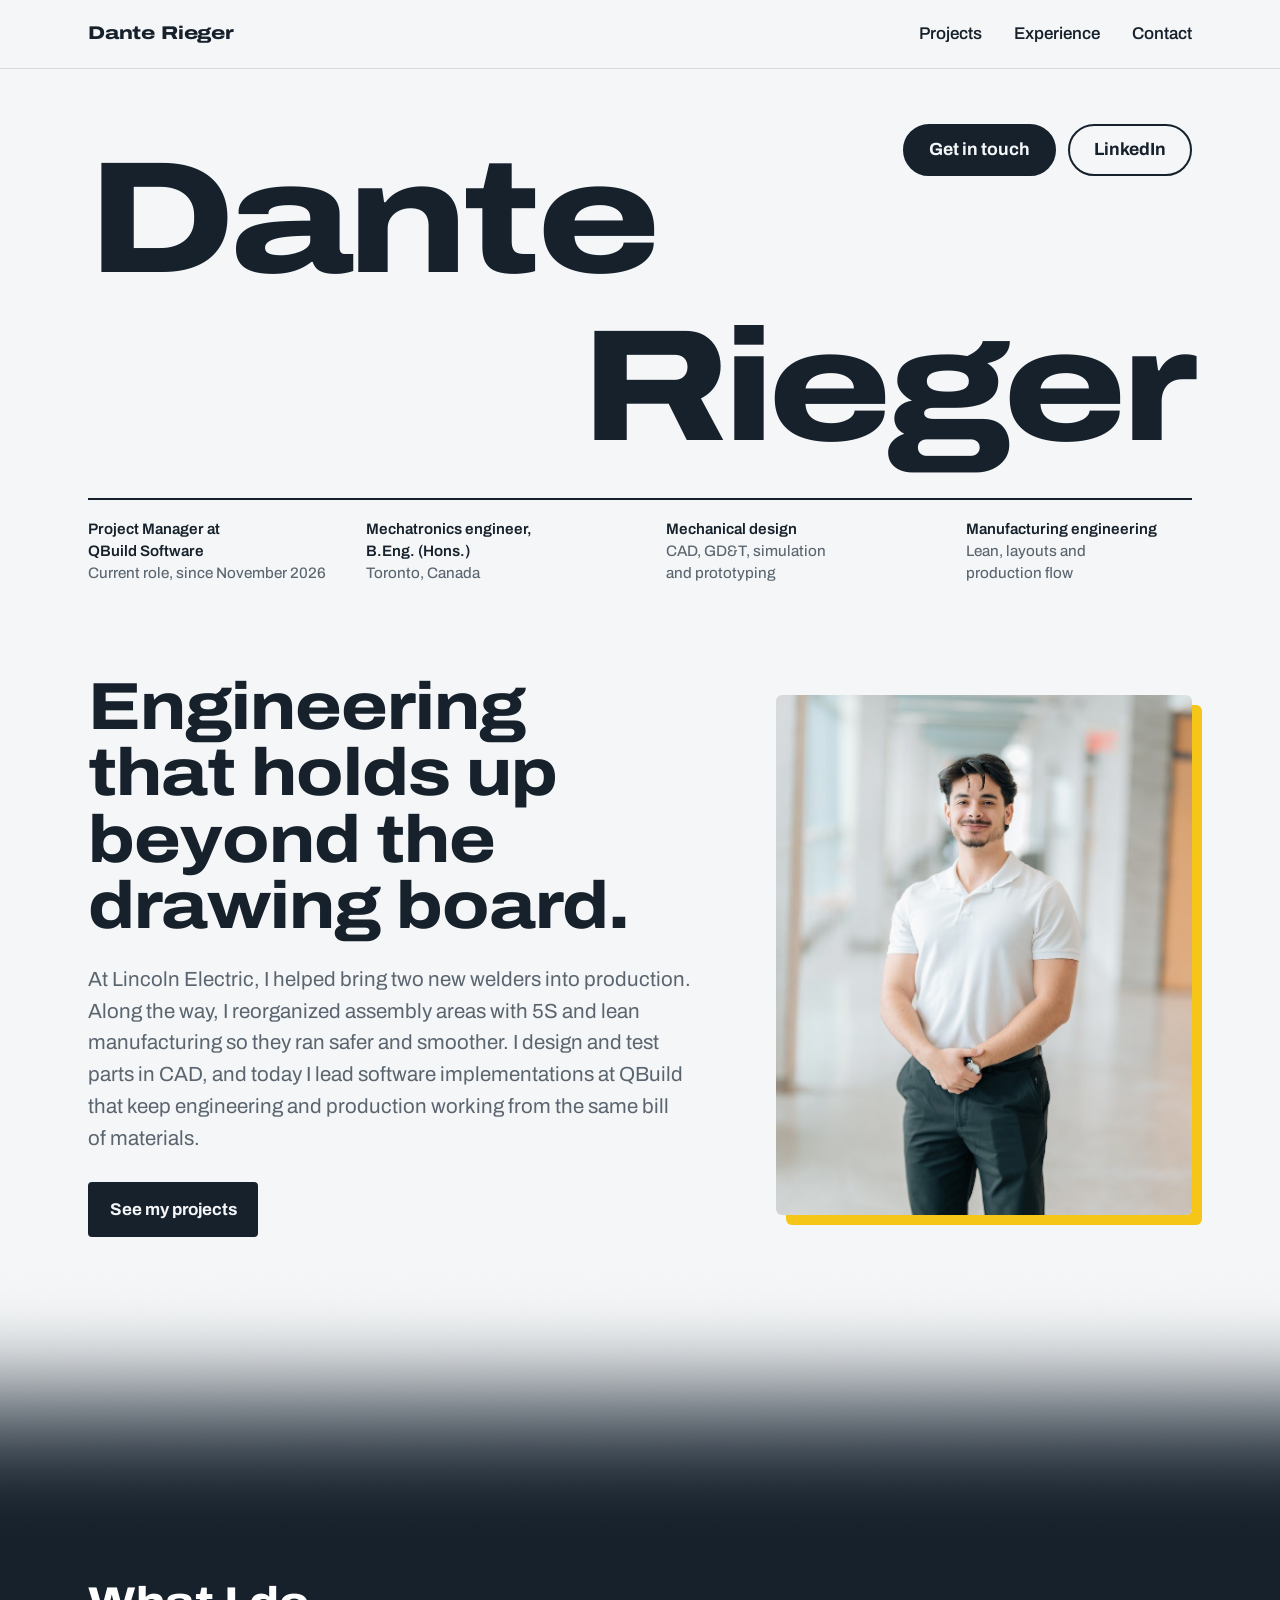
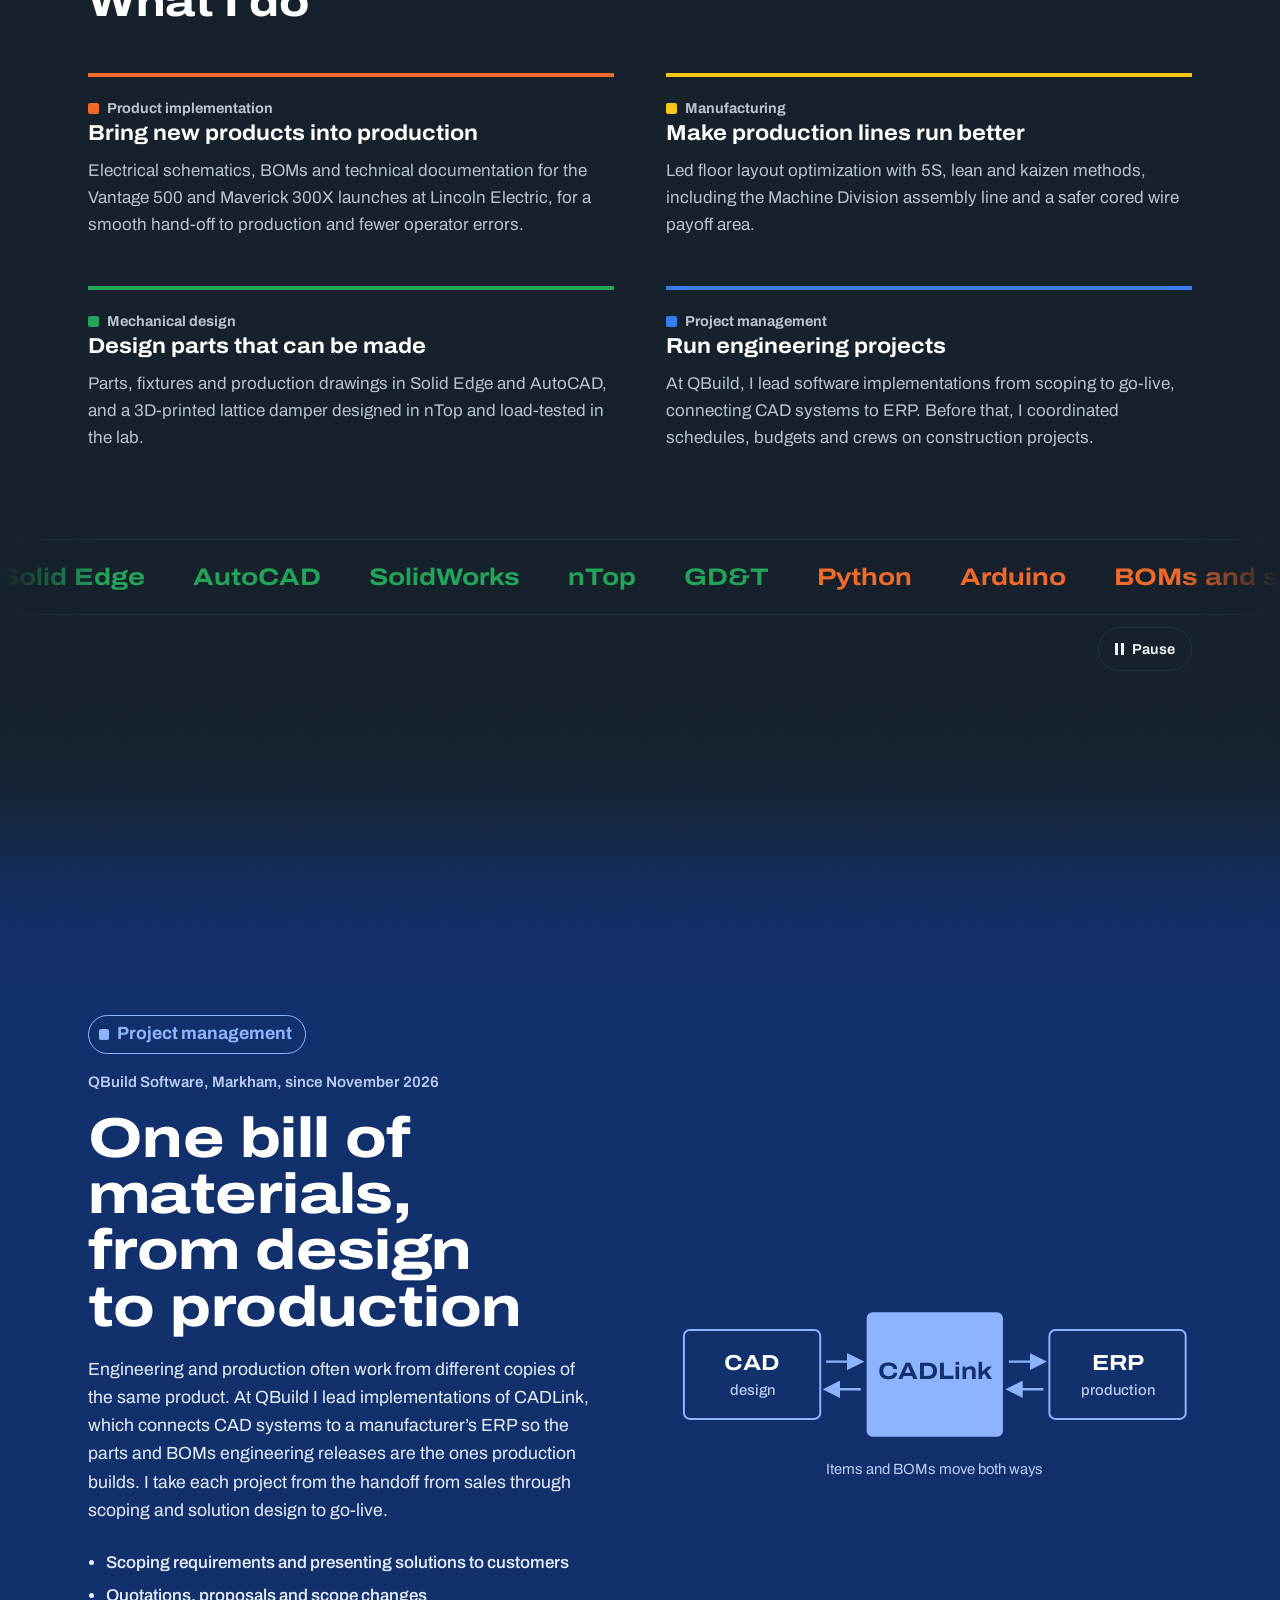
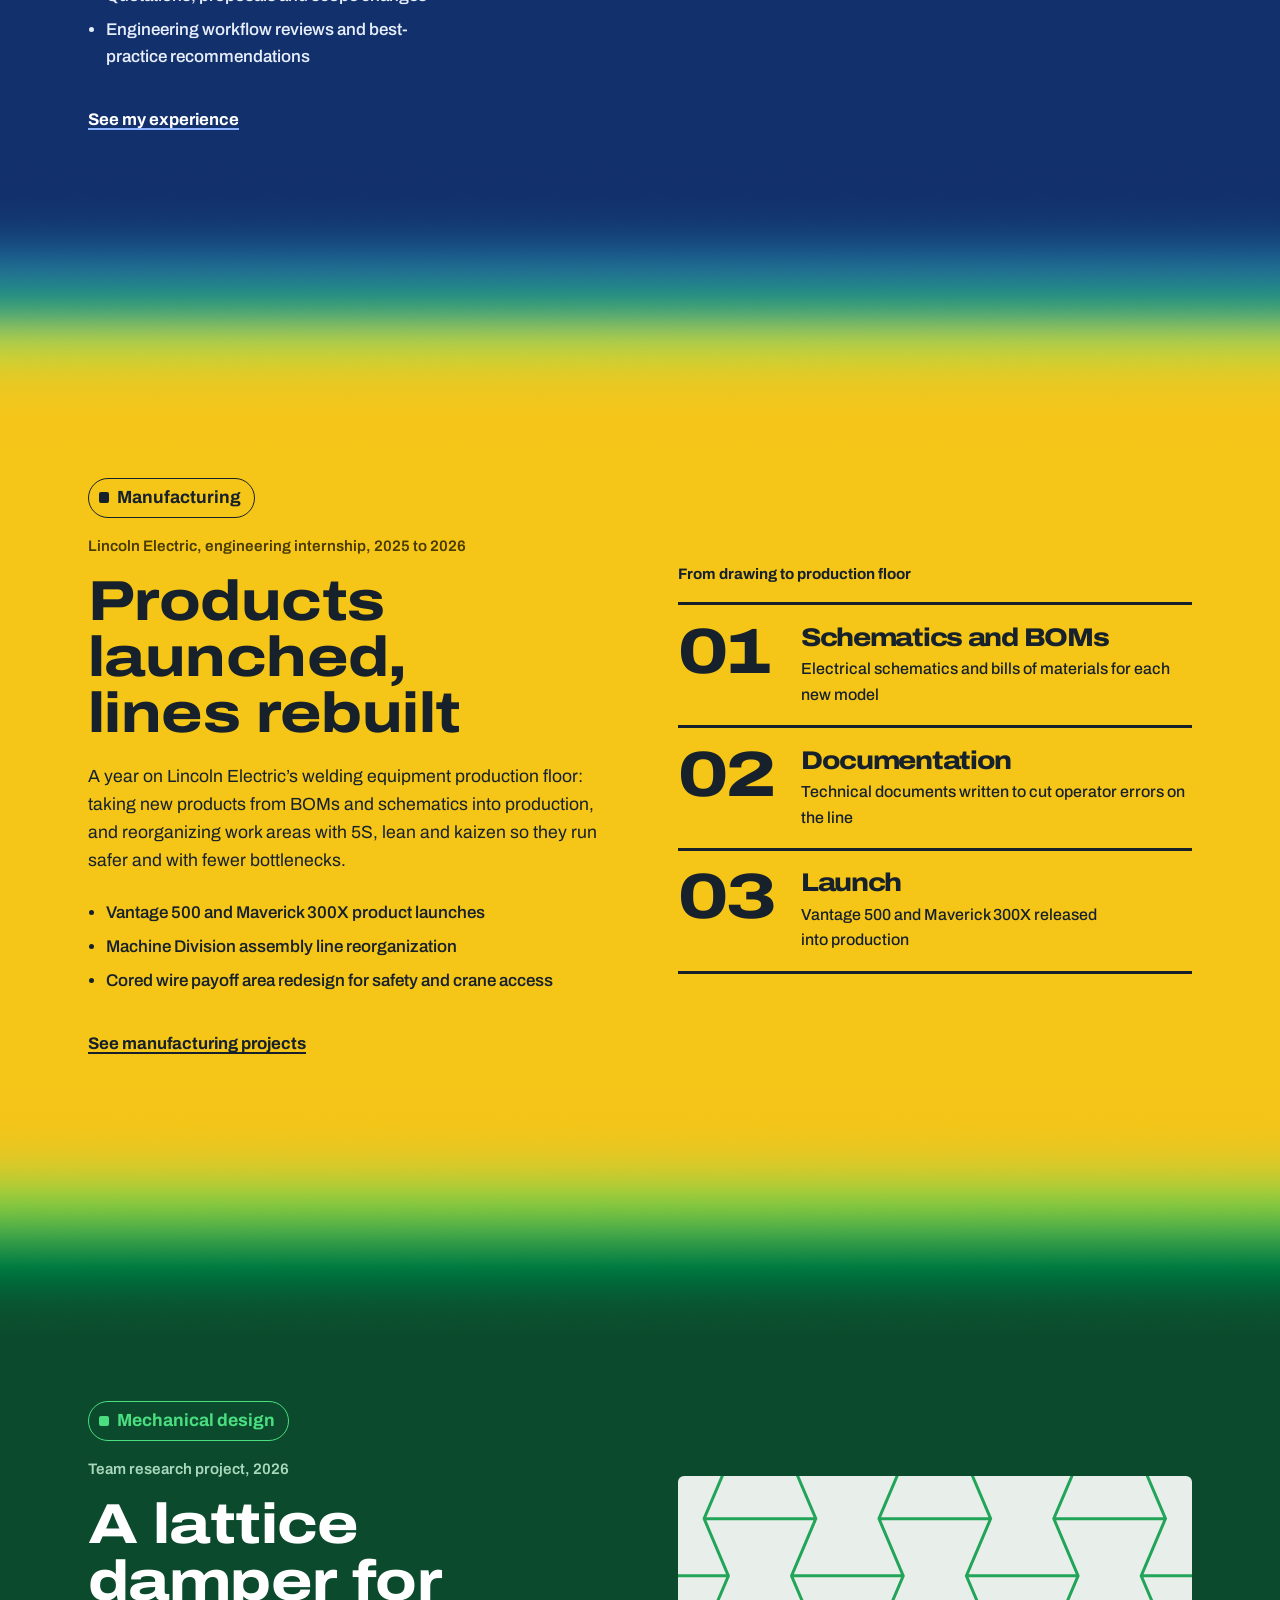
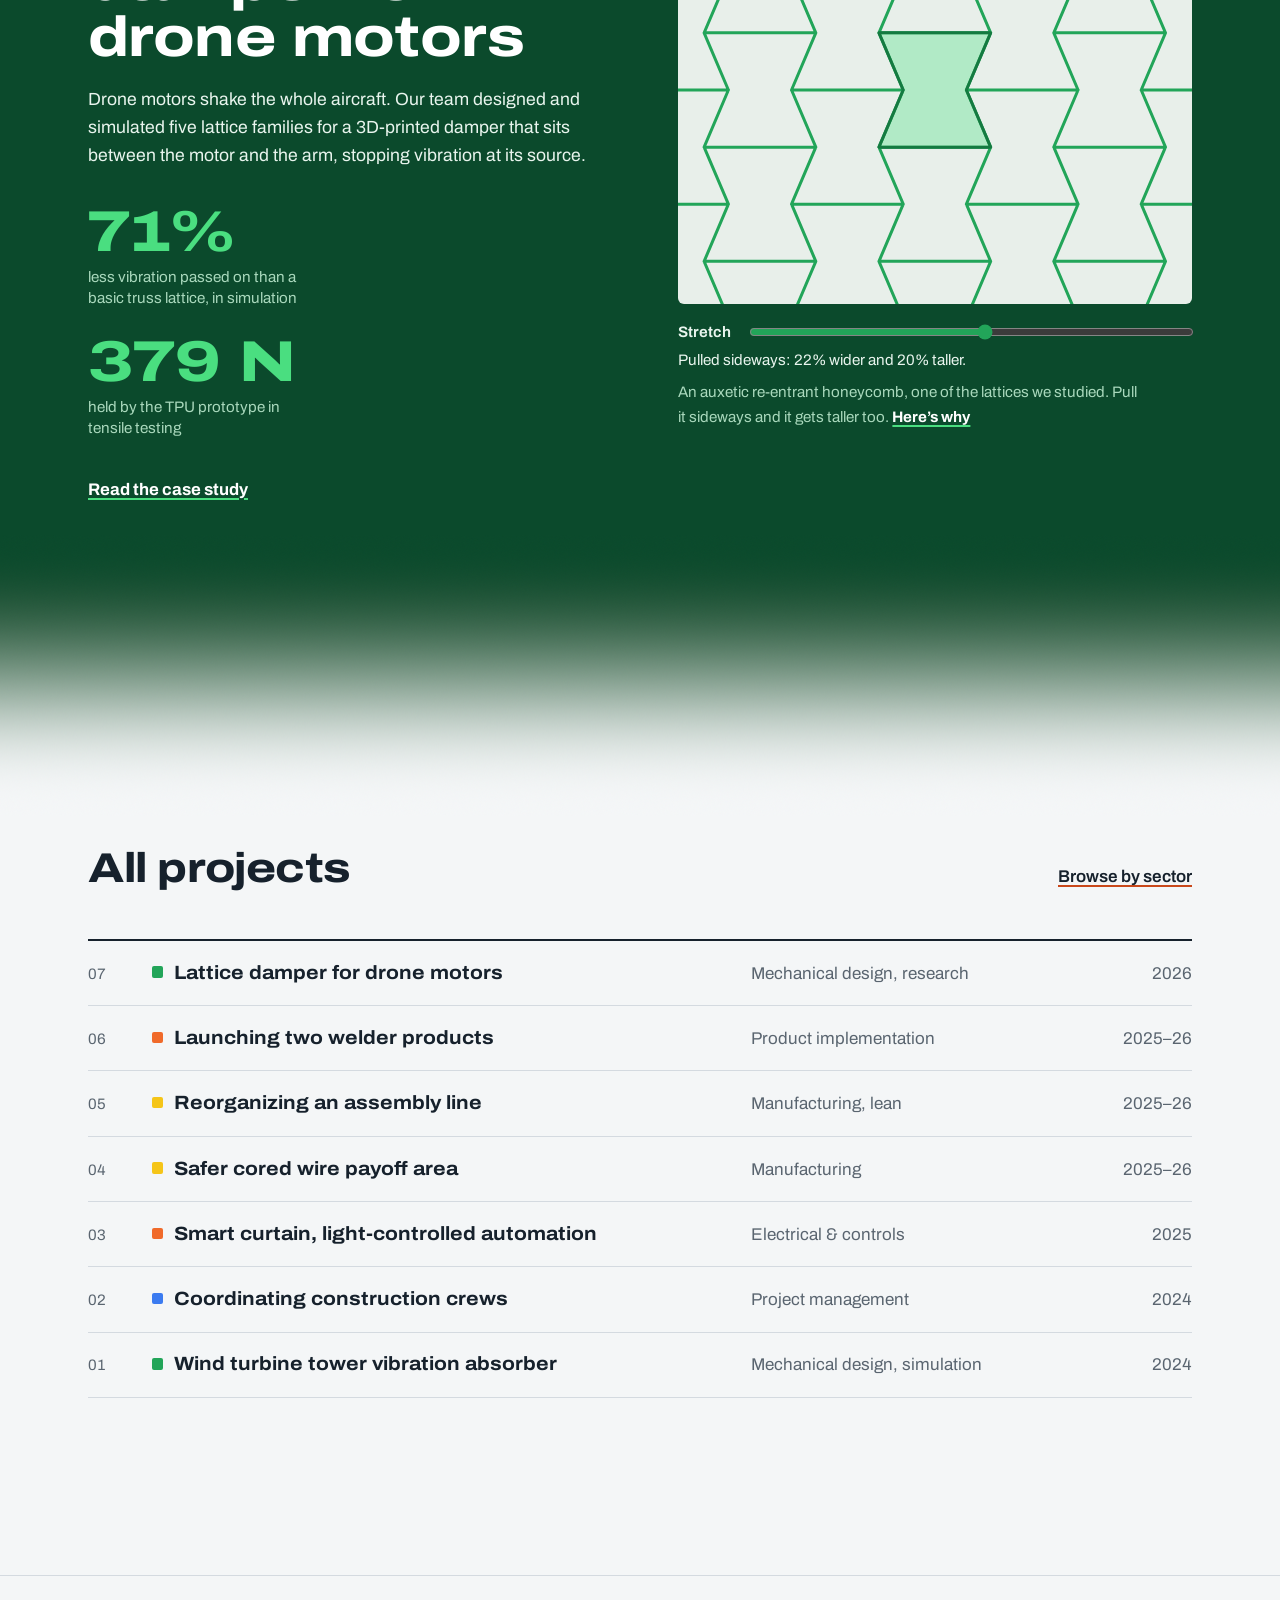
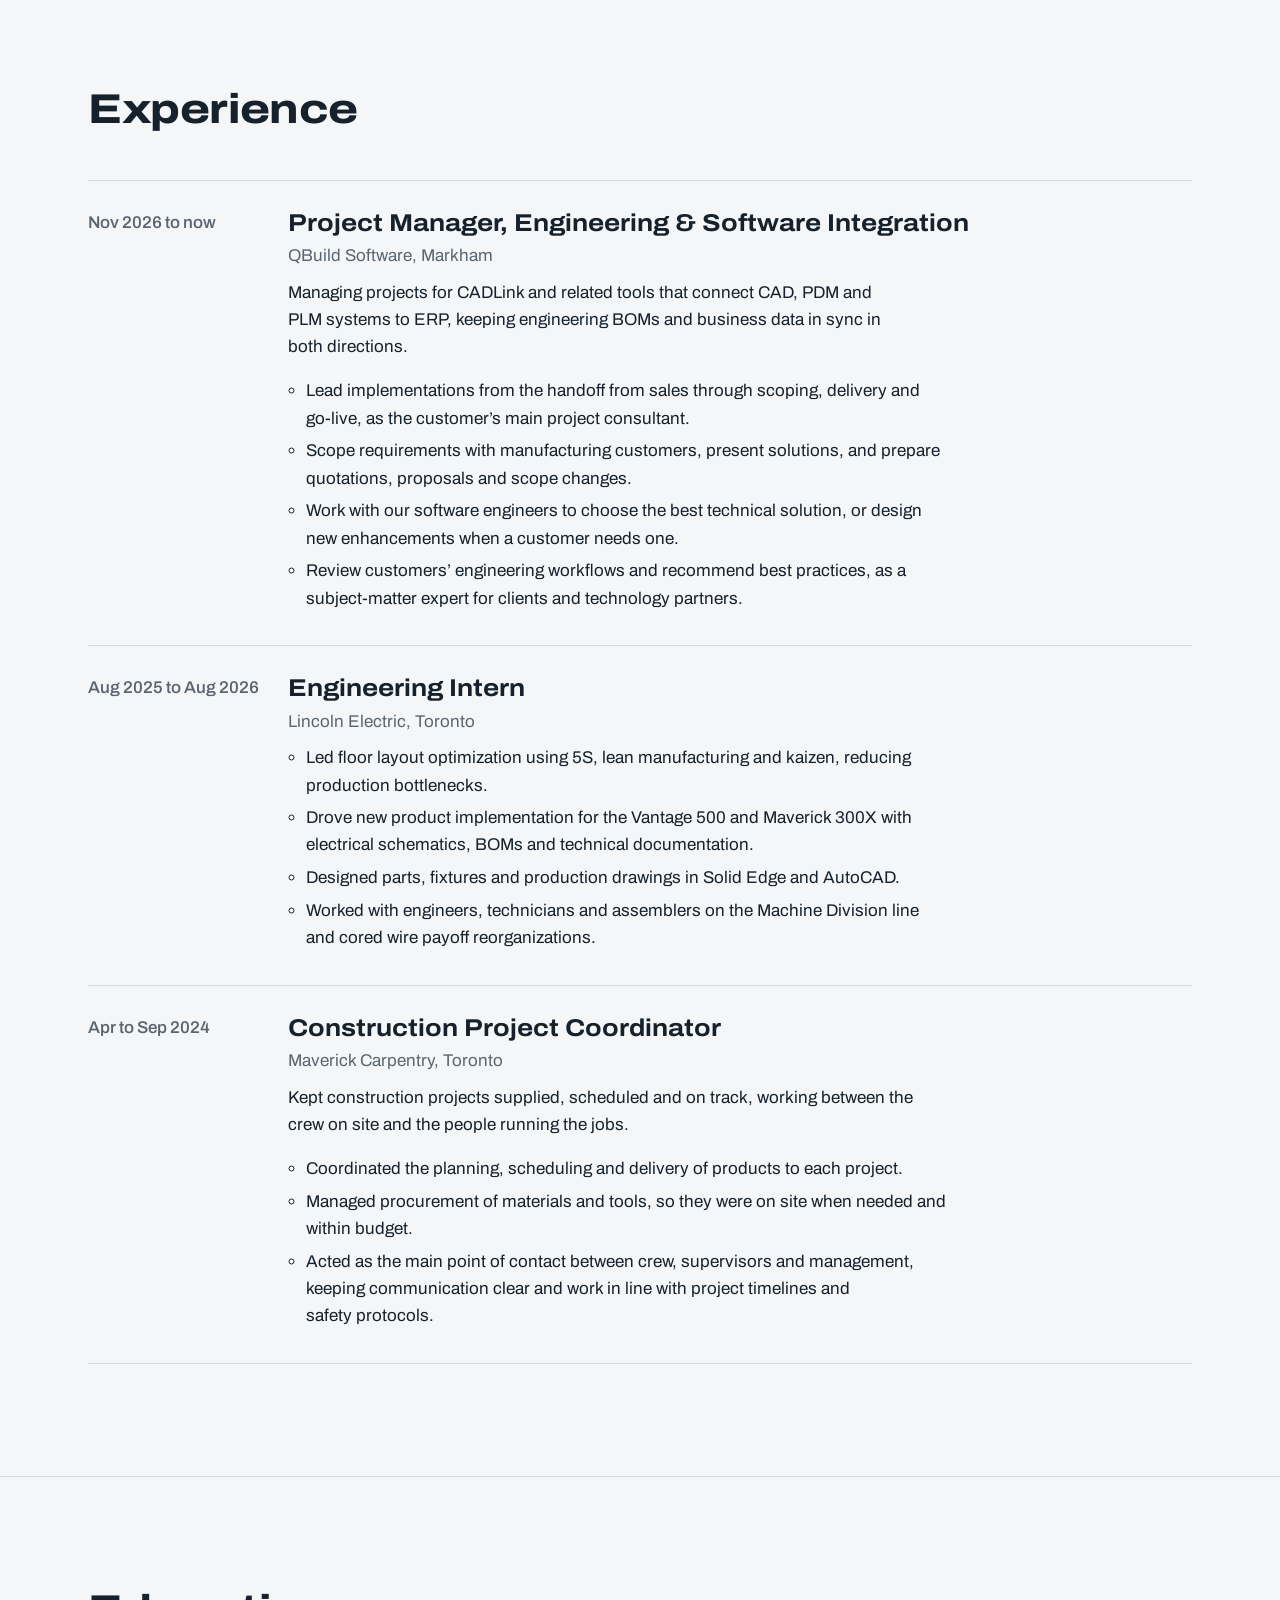
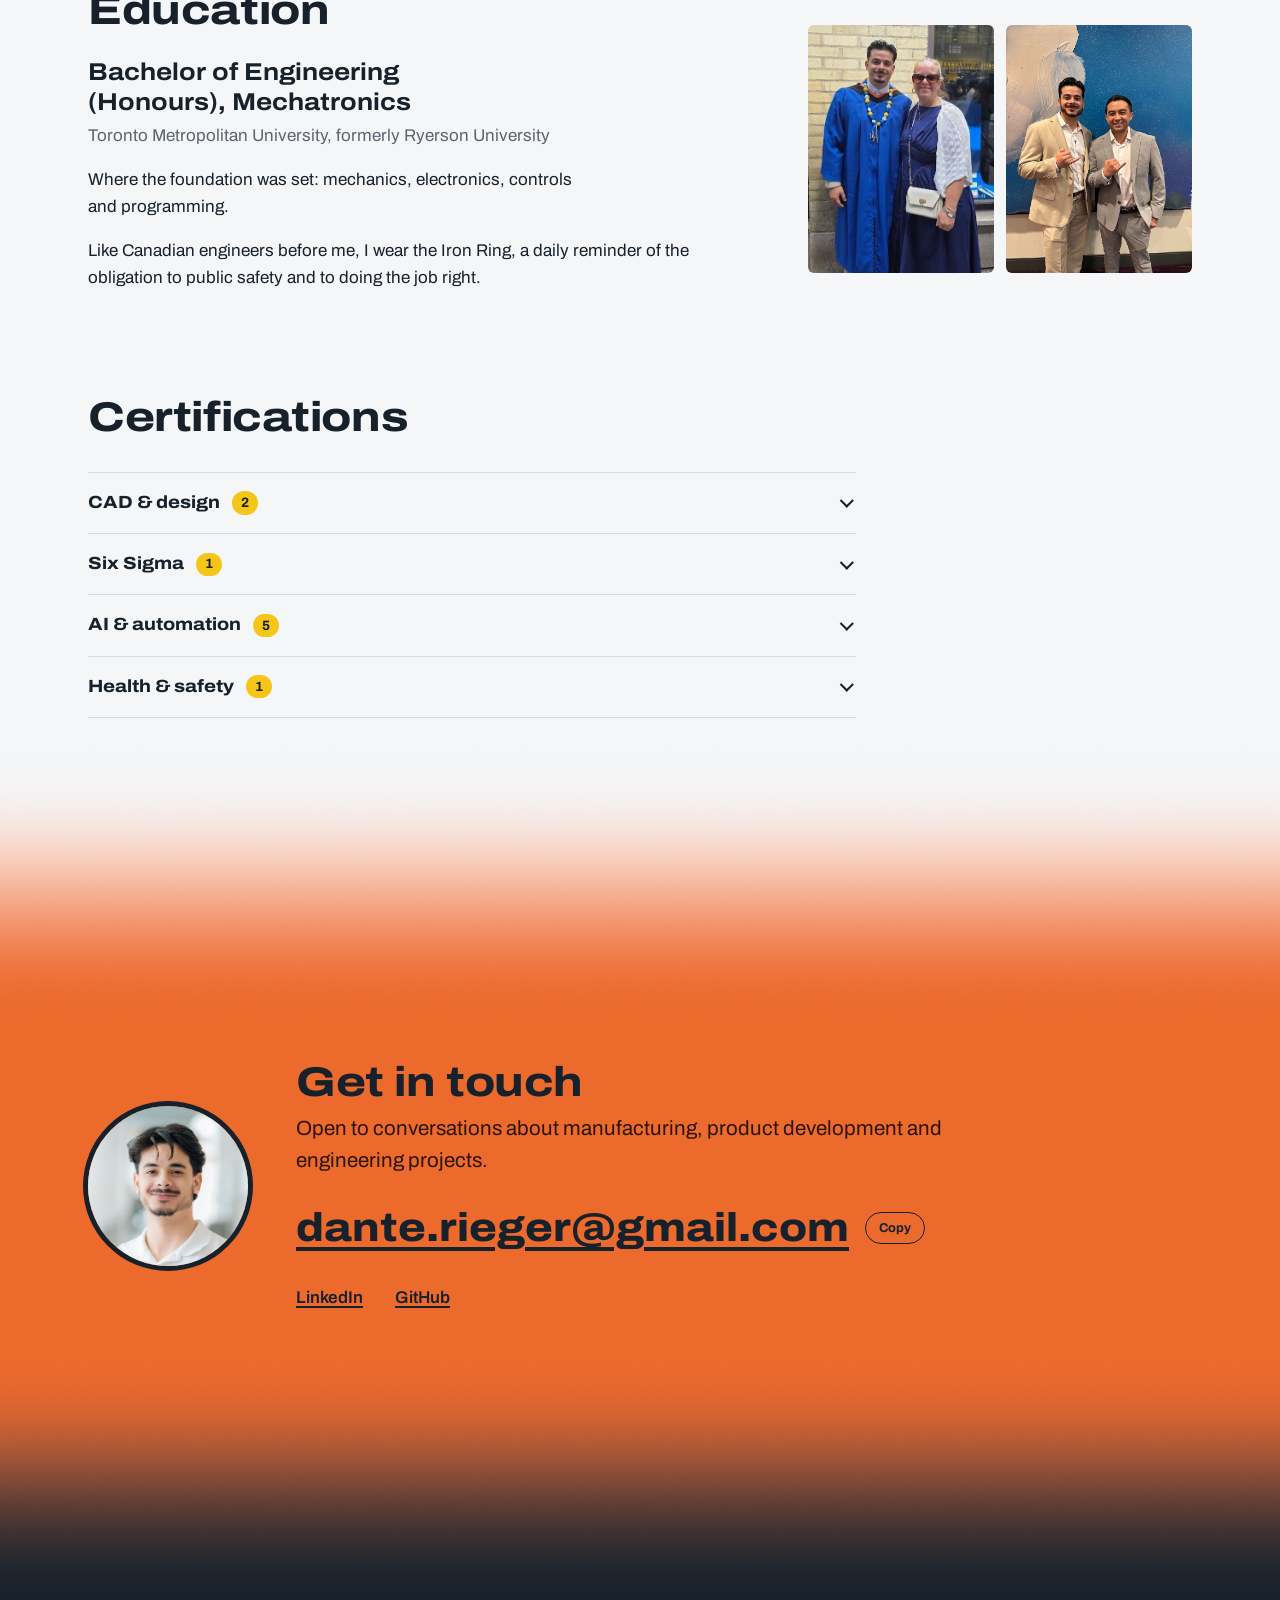
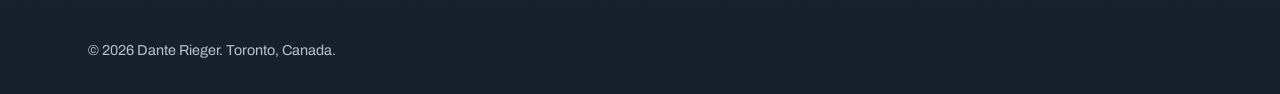
==== commit a0c28edc: "Make the copy button smaller Co-Authored-By: Claude Opus 5.5 <noreply@anthropic.com> Claude-Session:" ====
--- a/index.html
+++ b/index.html
@@ -19,7 +19,7 @@
   <link rel="preconnect" href="https://fonts.googleapis.com">
   <link rel="preconnect" href="https://fonts.gstatic.com" crossorigin>
   <link href="https://fonts.googleapis.com/css2?family=Archivo:wdth,wght@62..125,100..900&display=swap" rel="stylesheet">
-  <link rel="stylesheet" href="assets/css/site.css?v=1795053204">
+  <link rel="stylesheet" href="assets/css/site.css?v=1795053285">
   <link rel="icon" href="data:image/svg+xml,%3Csvg xmlns='http://www.w3.org/2000/svg' viewBox='0 0 32 32'%3E%3Crect width='32' height='32' rx='6' fill='%2316212c'/%3E%3Crect x='6' y='22' width='20' height='4' fill='%23f5c518'/%3E%3Cpath d='M8 7h6a6 6 0 0 1 0 12H8z' fill='none' stroke='%23eef2f4' stroke-width='2.5'/%3E%3C/svg%3E">
 </head>
 <body>
@@ -346,8 +346,8 @@
     </div>
   </footer>
 
-  <script src="assets/js/lattice.js?v=1795053204" defer></script>
-  <script src="assets/js/motion.js?v=1795053204" defer></script>
-  <script src="assets/js/seams.js?v=1795053204" defer></script>
+  <script src="assets/js/lattice.js?v=1795053285" defer></script>
+  <script src="assets/js/motion.js?v=1795053285" defer></script>
+  <script src="assets/js/seams.js?v=1795053285" defer></script>
 </body>
 </html>
--- a/assets/css/site.css
+++ b/assets/css/site.css
@@ -684,8 +684,8 @@
 /* Copy-email button next to the address */
 .contact-email-row { display: flex; flex-wrap: wrap; align-items: center; gap: 0.75rem 1rem; }
 .copy-email {
-  font: inherit; font-size: 0.95rem; font-weight: 700; color: var(--ink); background: transparent;
-  border: 2px solid var(--ink); border-radius: 999px; padding: 0 1.1rem; min-height: 44px; cursor: pointer;
+  font: inherit; font-size: 0.8rem; font-weight: 700; color: var(--ink); background: transparent;
+  border: 1.5px solid var(--ink); border-radius: 999px; padding: 0 0.8rem; min-height: 32px; cursor: pointer;
   transition: background 0.15s ease, color 0.15s ease;
 }
 .copy-email:hover, .copy-email.is-done { background: var(--ink); color: #fff; }
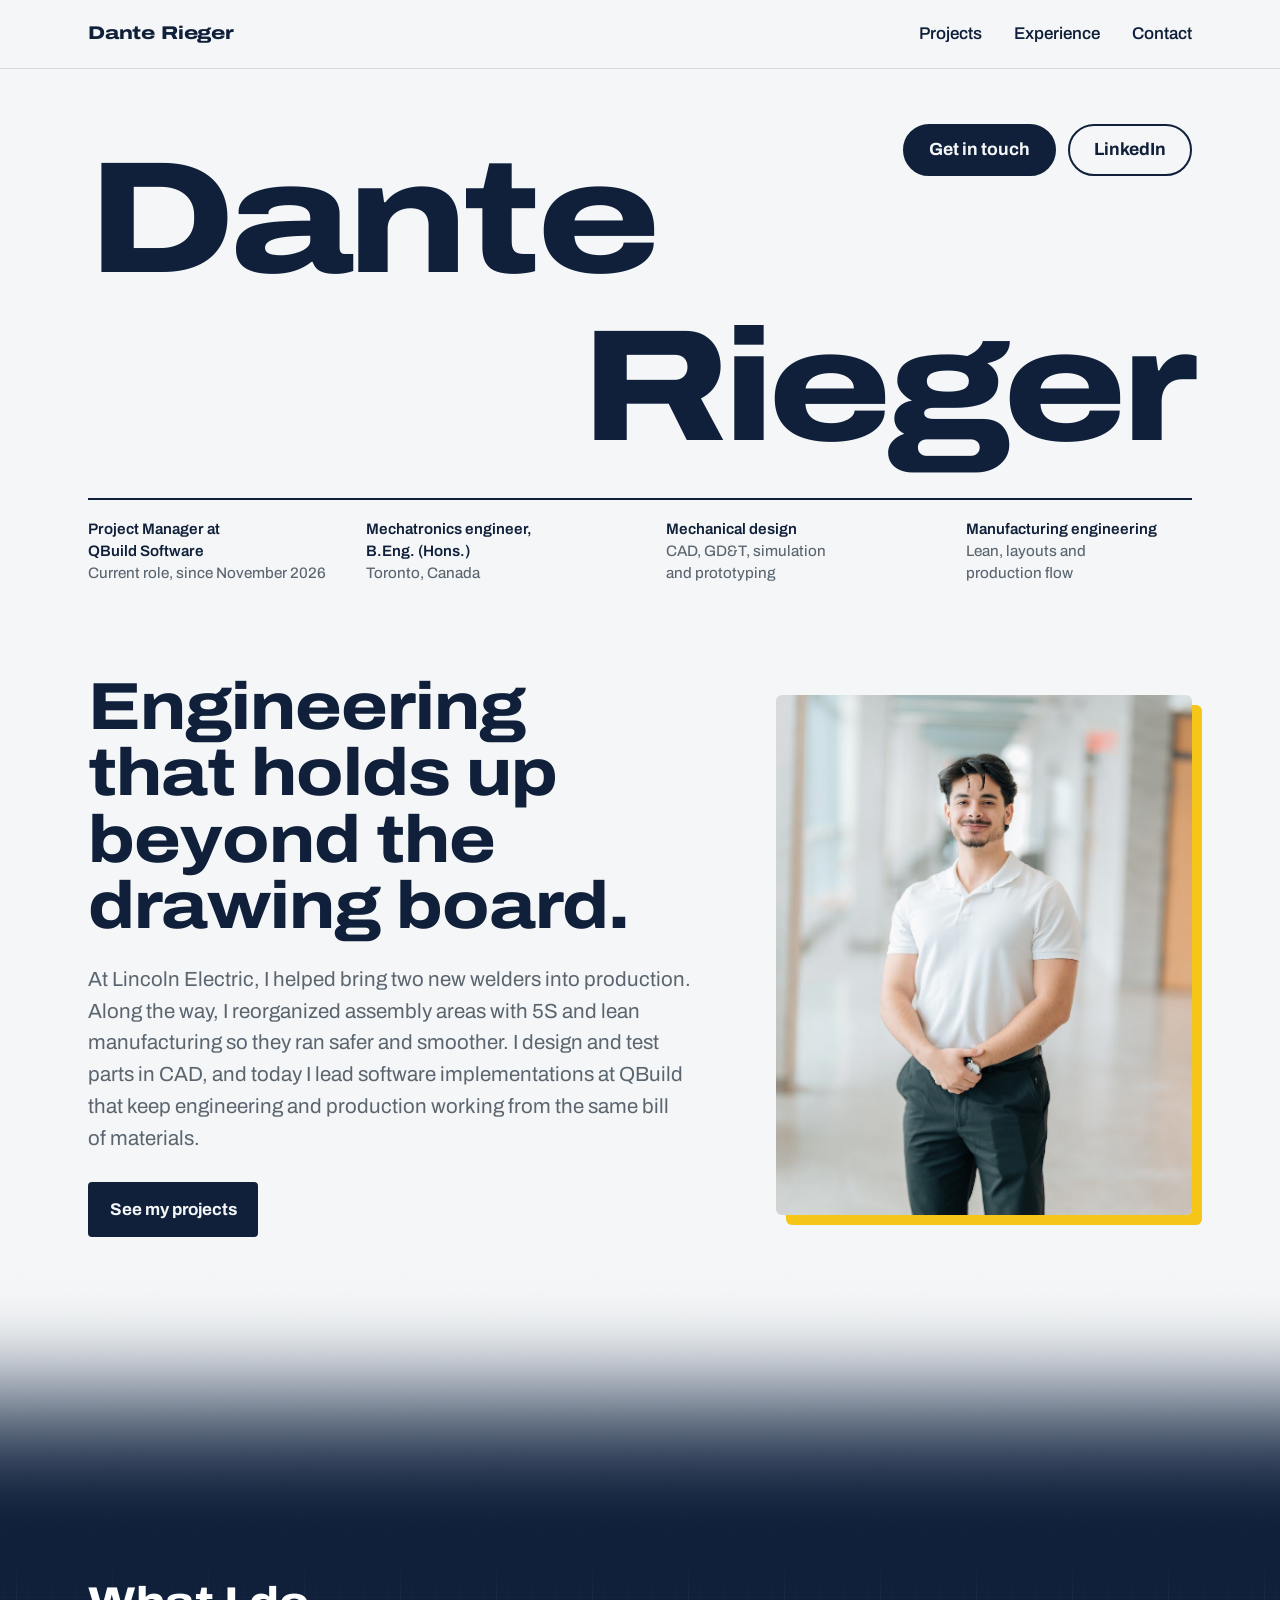
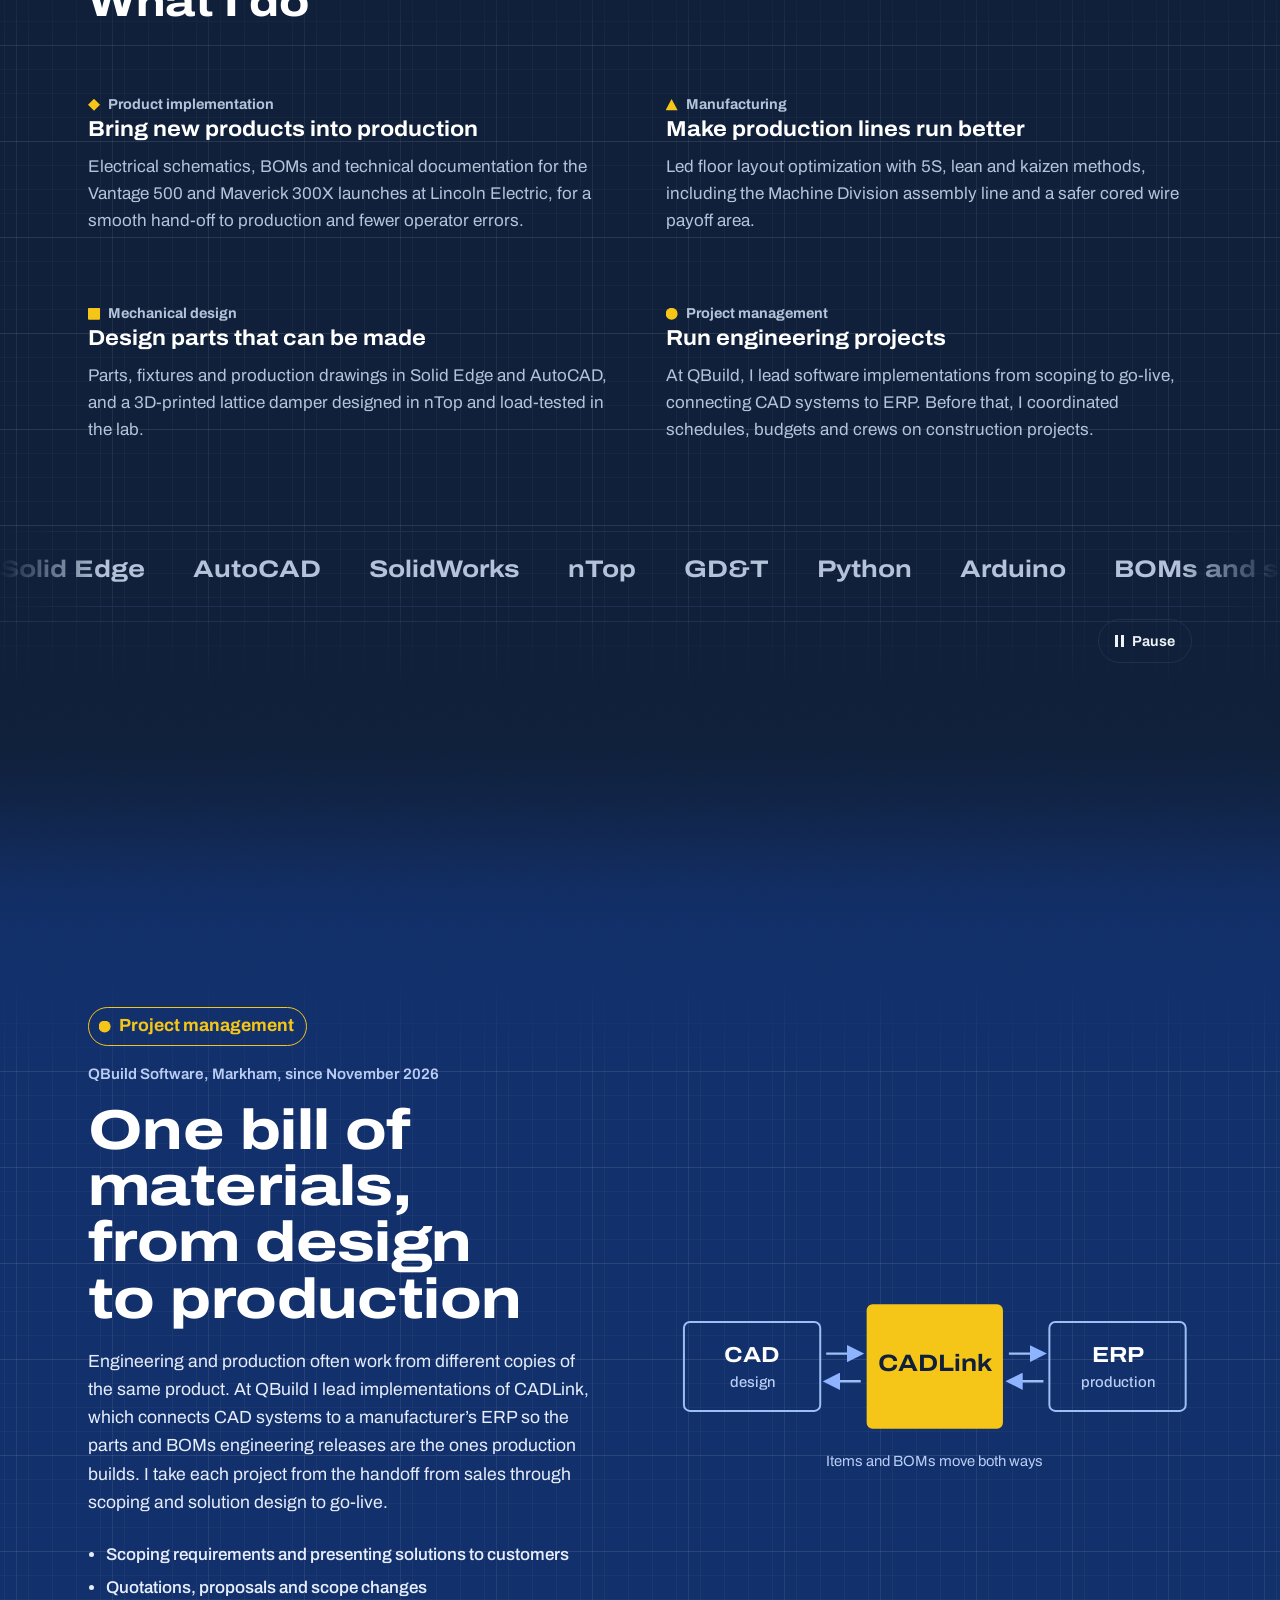
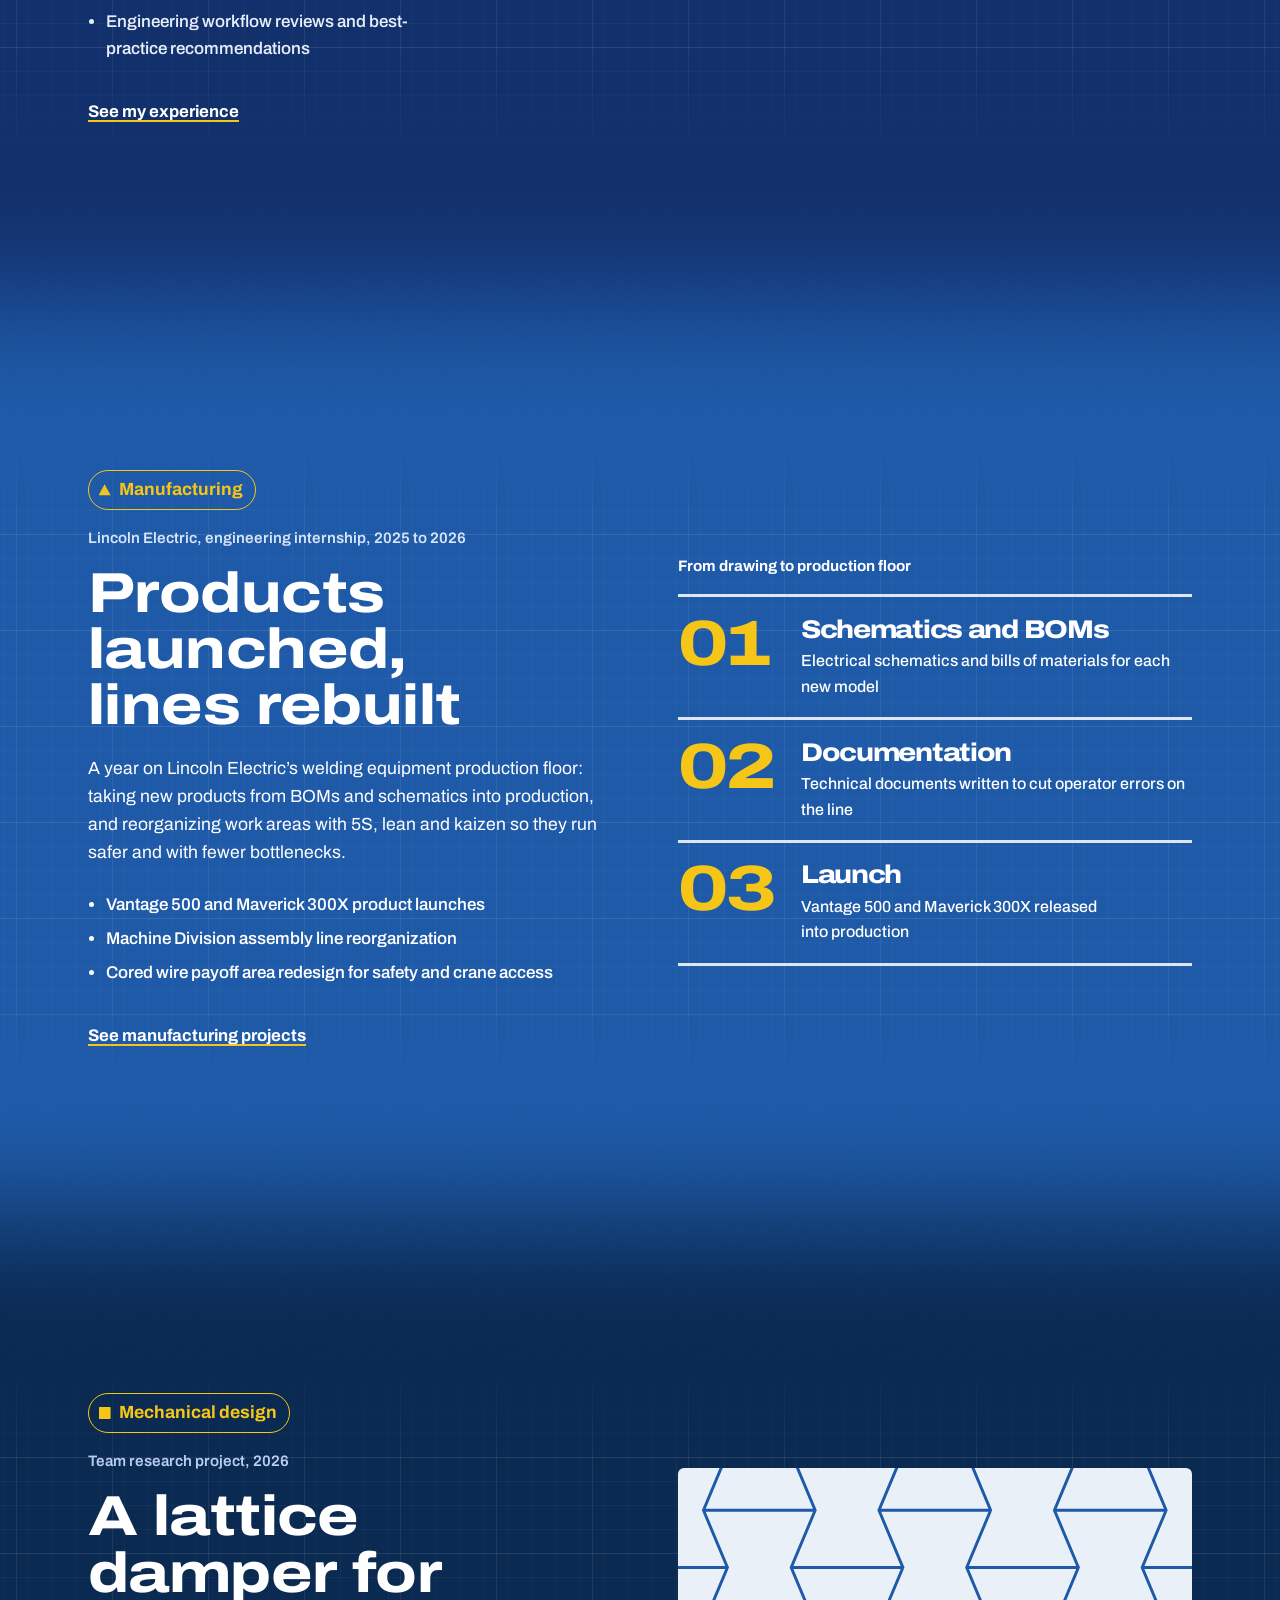
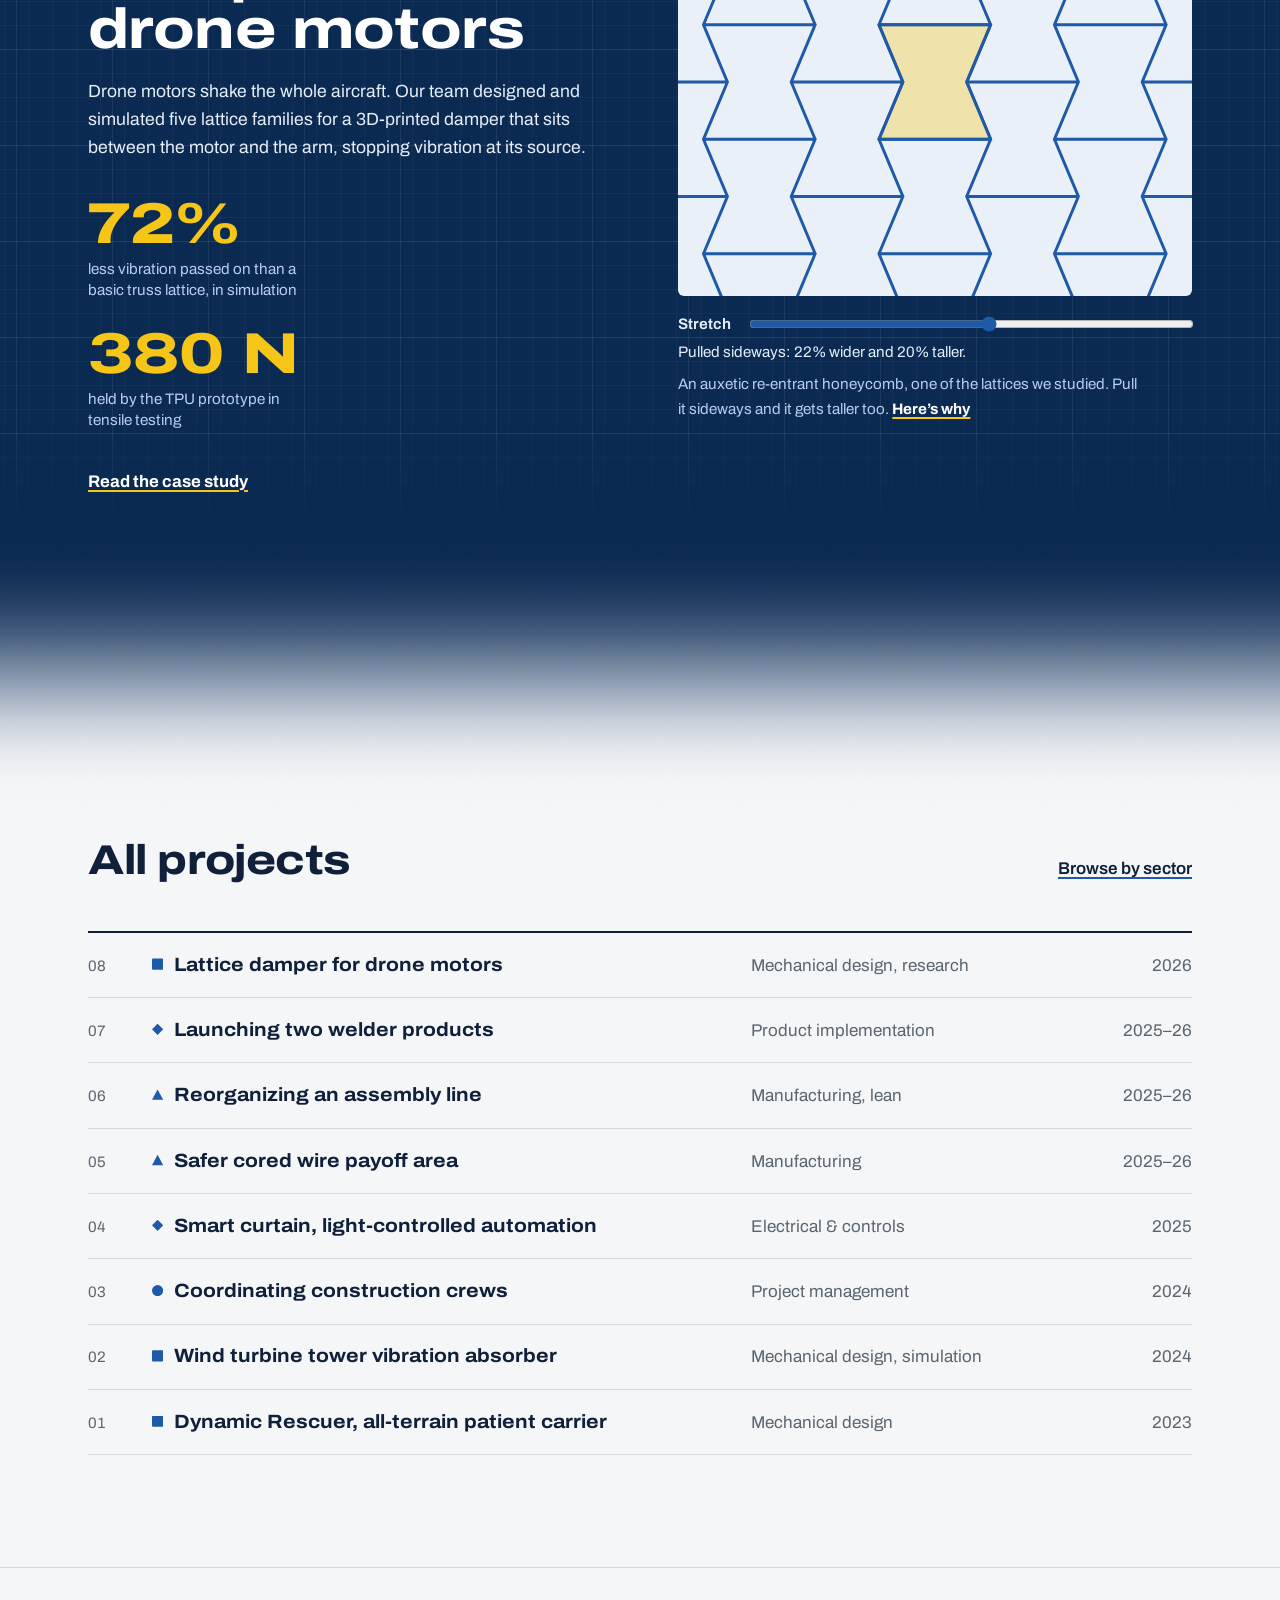
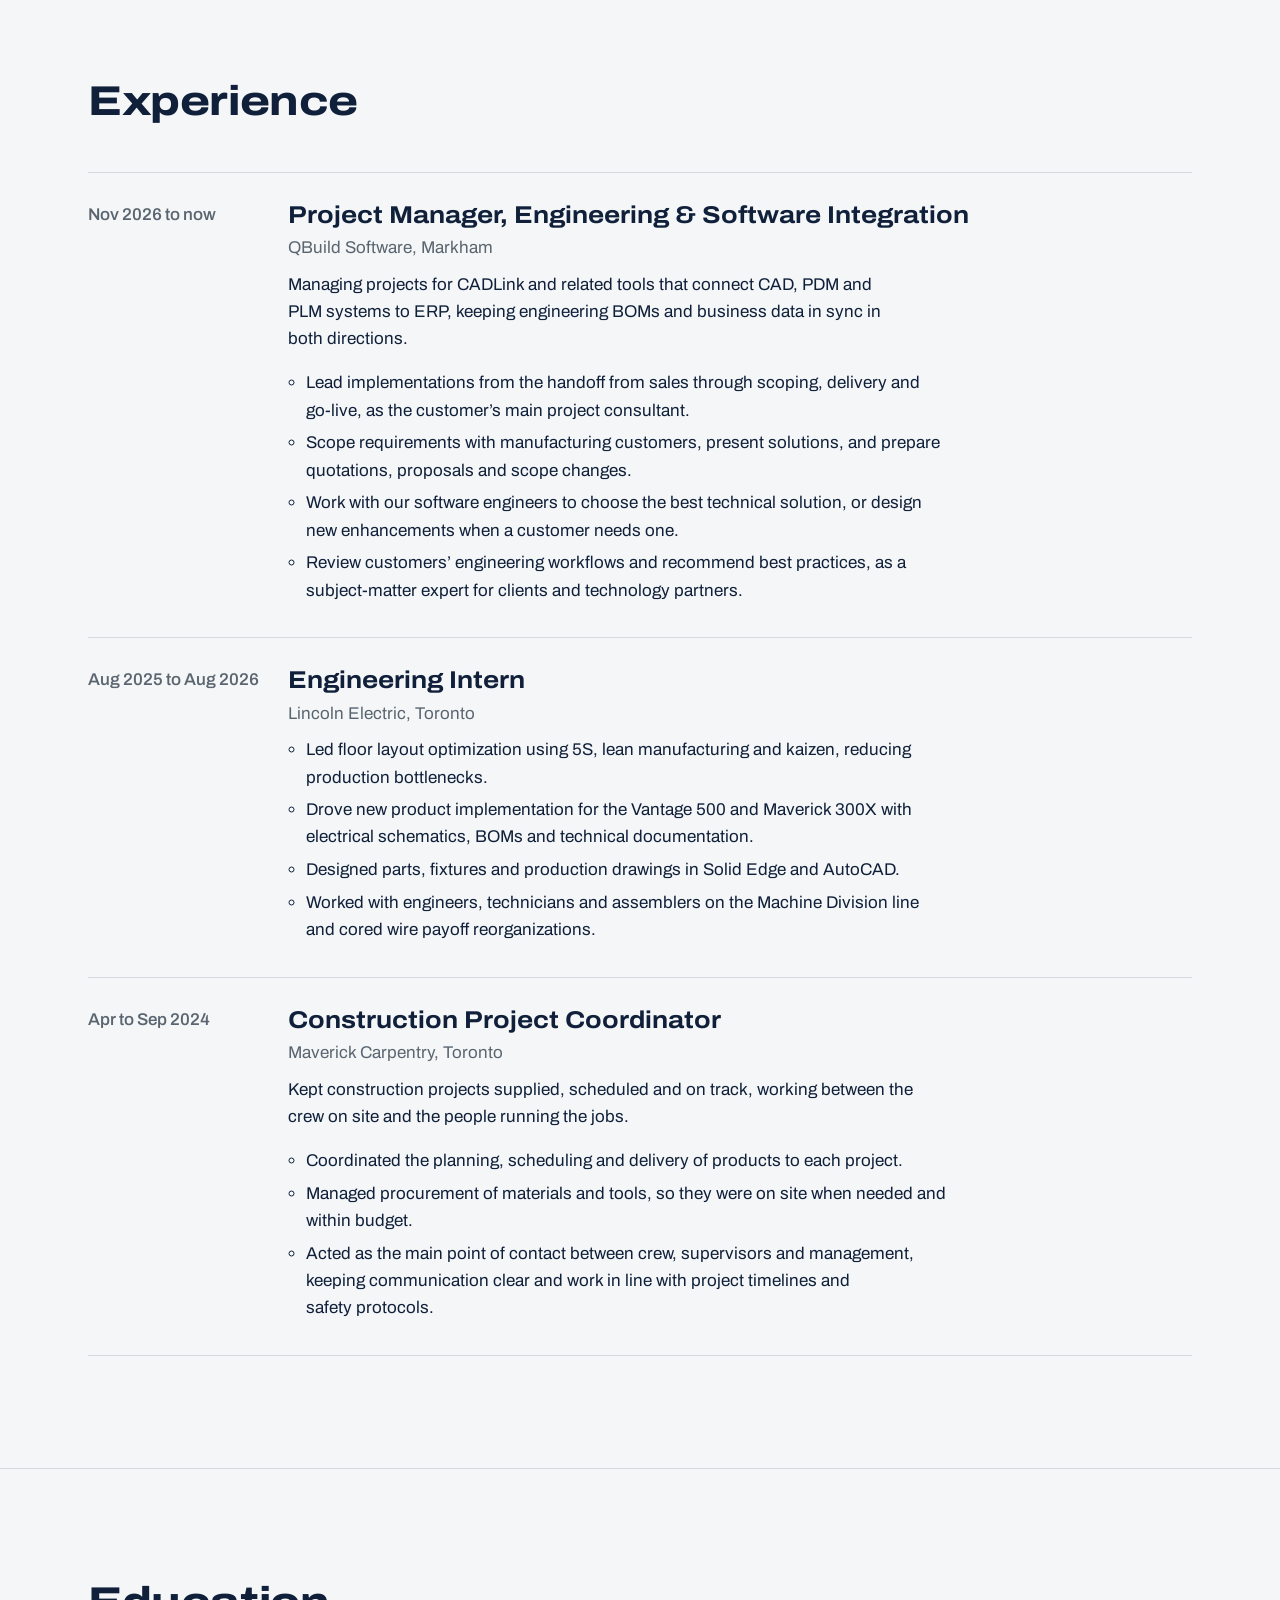
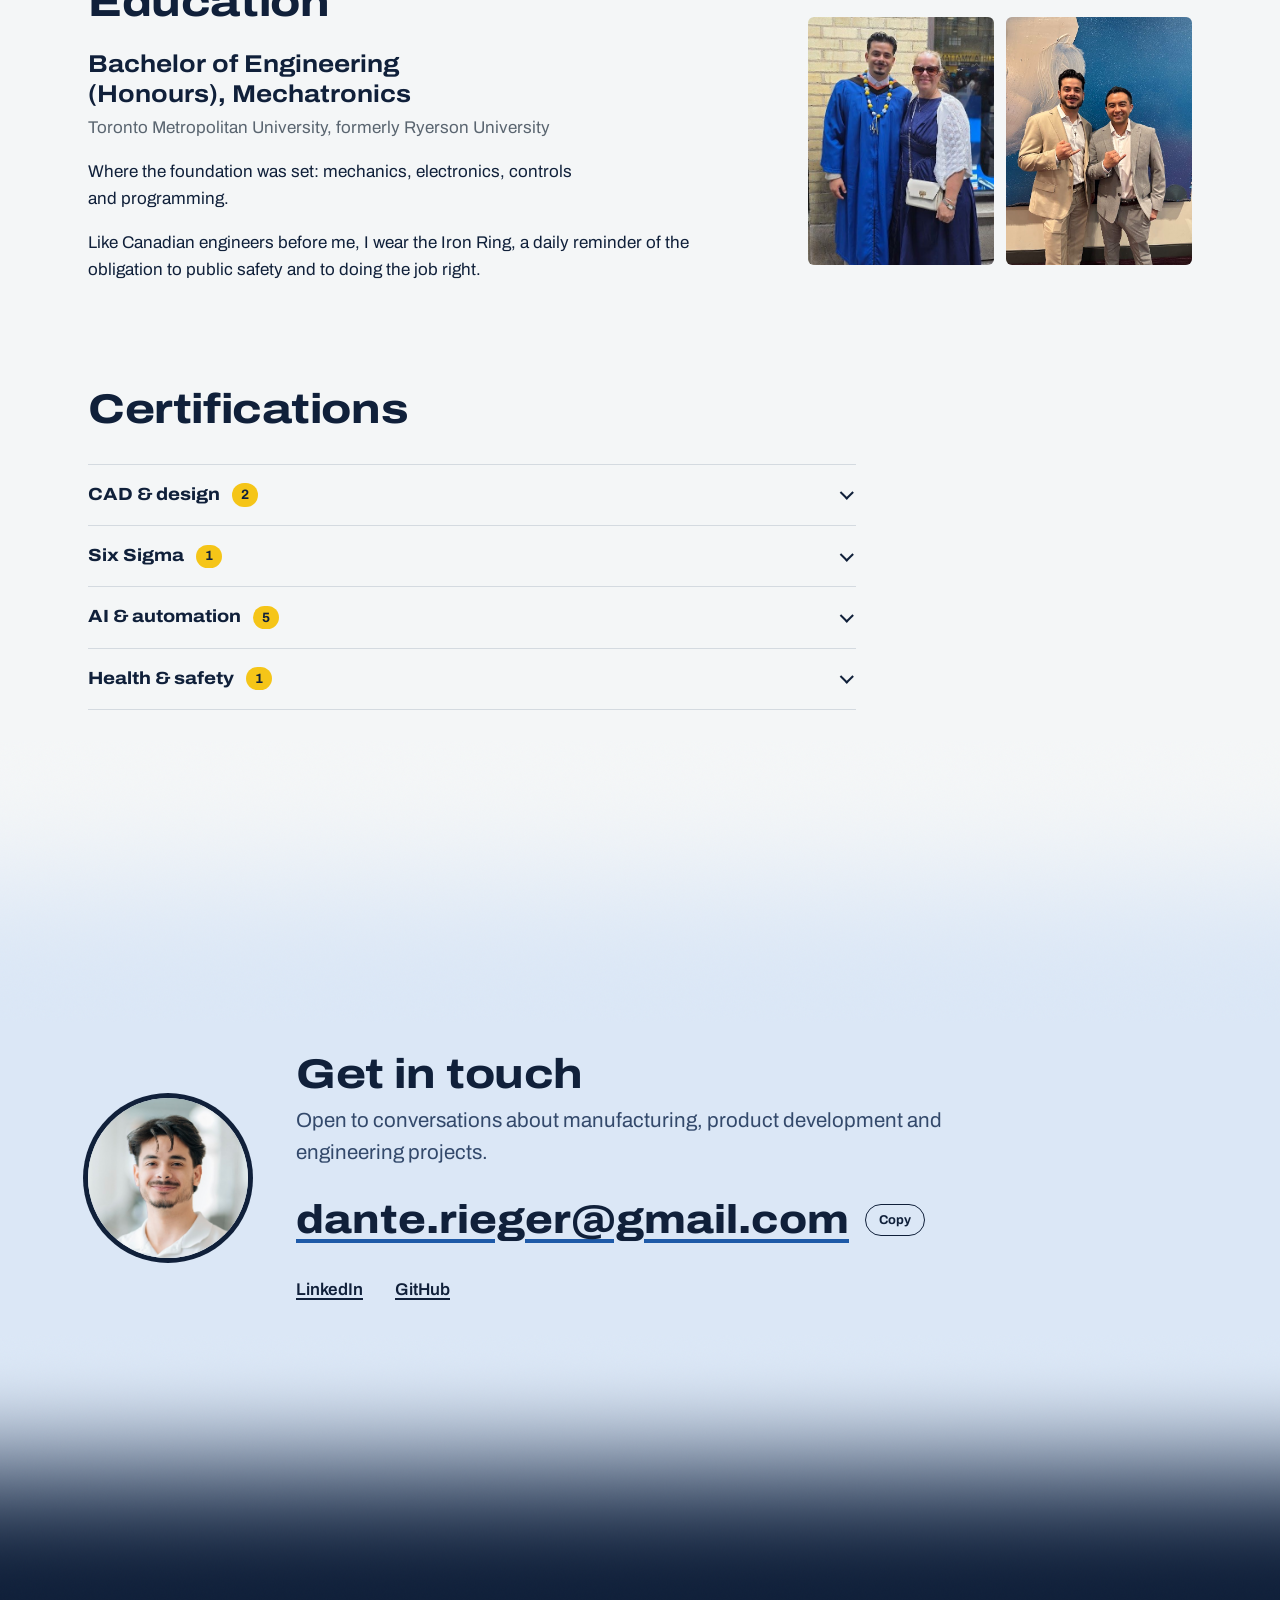
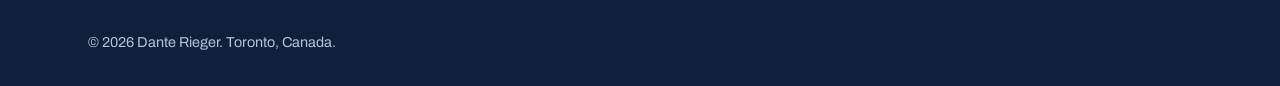
==== commit 1361eafb: "Switch to a blueprint palette with shape-coded sectors One blue family for the colour bands with saf" ====
--- a/index.html
+++ b/index.html
@@ -19,8 +19,8 @@
   <link rel="preconnect" href="https://fonts.googleapis.com">
   <link rel="preconnect" href="https://fonts.gstatic.com" crossorigin>
   <link href="https://fonts.googleapis.com/css2?family=Archivo:wdth,wght@62..125,100..900&display=swap" rel="stylesheet">
-  <link rel="stylesheet" href="assets/css/site.css?v=1795053285">
-  <link rel="icon" href="data:image/svg+xml,%3Csvg xmlns='http://www.w3.org/2000/svg' viewBox='0 0 32 32'%3E%3Crect width='32' height='32' rx='6' fill='%2316212c'/%3E%3Crect x='6' y='22' width='20' height='4' fill='%23f5c518'/%3E%3Cpath d='M8 7h6a6 6 0 0 1 0 12H8z' fill='none' stroke='%23eef2f4' stroke-width='2.5'/%3E%3C/svg%3E">
+  <link rel="stylesheet" href="assets/css/site.css?v=1795053934">
+  <link rel="icon" href="data:image/svg+xml,%3Csvg xmlns='http://www.w3.org/2000/svg' viewBox='0 0 32 32'%3E%3Crect width='32' height='32' rx='6' fill='%2310203a'/%3E%3Crect x='6' y='22' width='20' height='4' fill='%23f5c518'/%3E%3Cpath d='M8 7h6a6 6 0 0 1 0 12H8z' fill='none' stroke='%23eef2f4' stroke-width='2.5'/%3E%3C/svg%3E">
 </head>
 <body>
   <a class="skip" href="#main">Skip to content</a>
@@ -65,8 +65,8 @@
       </div>
     </section>
 
-    <div class="seam" style="--from: #f4f6f7; --to: #16212c" aria-hidden="true"></div>
-    <section class="section band-ink" data-bg="#16212c" aria-labelledby="what-title">
+    <div class="seam" style="--from: #f4f6f7; --to: #10203a" aria-hidden="true"></div>
+    <section class="section band-ink" data-bg="#10203a" aria-labelledby="what-title">
       <div class="wrap">
         <div class="section-head">
           <h2 id="what-title">What I do</h2>
@@ -103,7 +103,7 @@
       </div>
     </section>
 
-    <div class="seam" style="--from: #16212c; --to: #12306b" aria-hidden="true"></div>
+    <div class="seam" style="--from: #10203a; --to: #12306b" aria-hidden="true"></div>
     <section class="chapter chapter-now" data-bg="#12306b" aria-labelledby="ch-now">
       <div class="wrap chapter-grid">
         <div class="chapter-copy">
@@ -137,8 +137,8 @@
       </div>
     </section>
 
-    <div class="seam" style="--from: #12306b; --to: #f5c518" data-from="#12306b" data-via="#1f6a8f,#3f9e78,#b4cc45" data-to="#f5c518" aria-hidden="true"></div>
-    <section class="chapter chapter-floor" data-bg="#f5c518" aria-labelledby="ch-floor">
+    <div class="seam" style="--from: #12306b; --to: #1e5aa8" aria-hidden="true"></div>
+    <section class="chapter chapter-floor" data-bg="#1e5aa8" aria-labelledby="ch-floor">
       <div class="wrap chapter-grid">
         <div class="chapter-copy">
           <p class="chapter-tag">Manufacturing</p>
@@ -163,8 +163,8 @@
       </div>
     </section>
 
-    <div class="seam seam-lime" data-from="#f5c518" data-via="#86c63f,#178a45" data-to="#0b4a2c" aria-hidden="true"></div>
-    <section class="chapter chapter-capstone" data-bg="#0b4a2c" aria-labelledby="ch-capstone">
+    <div class="seam" style="--from: #1e5aa8; --to: #0b2a52" aria-hidden="true"></div>
+    <section class="chapter chapter-capstone" data-bg="#0b2a52" aria-labelledby="ch-capstone">
       <div class="wrap chapter-grid">
         <div class="chapter-copy">
           <p class="chapter-tag">Mechanical design</p>
@@ -195,7 +195,7 @@
       </div>
     </section>
 
-    <div class="seam" style="--from: #0b4a2c; --to: #f4f6f7" aria-hidden="true"></div>
+    <div class="seam" style="--from: #0b2a52; --to: #f4f6f7" aria-hidden="true"></div>
     <section class="section index" data-bg="#f4f6f7" aria-labelledby="index-title">
       <div class="wrap">
         <div class="section-head index-head">
@@ -318,8 +318,8 @@
       </div>
     </section>
 
-    <div class="seam" style="--from: #f4f6f7; --to: #ec6a2c" aria-hidden="true"></div>
-    <section class="section band-orange" data-bg="#ec6a2c" id="contact" aria-labelledby="contact-title">
+    <div class="seam" style="--from: #f4f6f7; --to: #dbe7f6" aria-hidden="true"></div>
+    <section class="section band-orange" data-bg="#dbe7f6" id="contact" aria-labelledby="contact-title">
       <div class="wrap contact">
         <img class="contact-photo" src="assets/img/me/headshot.jpg" alt="Dante Rieger" width="800" height="747" loading="lazy">
         <div>
@@ -337,7 +337,7 @@
         </div>
       </div>
     </section>
-  <div class="seam" style="--from: #ec6a2c; --to: #16212c" aria-hidden="true"></div>
+  <div class="seam" style="--from: #dbe7f6; --to: #10203a" aria-hidden="true"></div>
   </main>
 
   <footer class="site-footer band-ink">
@@ -346,8 +346,8 @@
     </div>
   </footer>
 
-  <script src="assets/js/lattice.js?v=1795053285" defer></script>
-  <script src="assets/js/motion.js?v=1795053285" defer></script>
-  <script src="assets/js/seams.js?v=1795053285" defer></script>
+  <script src="assets/js/lattice.js?v=1795053934" defer></script>
+  <script src="assets/js/motion.js?v=1795053934" defer></script>
+  <script src="assets/js/seams.js?v=1795053934" defer></script>
 </body>
 </html>
--- a/assets/css/site.css
+++ b/assets/css/site.css
@@ -1,6 +1,6 @@
 /* Dante Rieger — personal site
-   Palette taken from the shop floor: slate ink, safety-yellow floor marking, walkway orange.
-   TPU green is reserved for the capstone lattice. */
+   Current palette (see the v12 block near the end): a blueprint family of blues on a neutral
+   paper base, safety yellow as the single accent, and sectors marked by shape, not colour. */
 :root {
   --paper: #f4f6f7;
   --panel: #e8efea;
@@ -692,3 +692,97 @@
 .copy-email:focus-visible { outline: 3px solid var(--ink); outline-offset: 3px; }
 .copy-status { position: absolute; width: 1px; height: 1px; overflow: hidden; clip: rect(0 0 0 0); white-space: nowrap; }
 @media (prefers-reduced-motion: reduce) { .copy-email { transition: none; } }
+
+/* ===== v12: blueprint palette =====
+   One blue family for the bands, safety yellow as the single accent, neutral paper base.
+   Sectors are told apart by shape, not colour: square = mechanical design,
+   triangle = manufacturing, circle = project management, diamond = electrical & controls.
+   The --c-* variables now hold clip-path shapes, so existing markup keeps working. */
+:root {
+  --ink: #10203a;
+  --ink-2: #1c3150;
+  --on-ink: #eef3fa;
+  --on-ink-2: #b4c3d9;
+  --orange: #1e5aa8;          /* repurposed: text-safe link blue for underlines, hover and focus */
+  --green: #1e5aa8;
+  --tpu: #1e5aa8;
+  --tpu-light: #f5c518;
+  --blue-900: #10203a;
+  --blue-800: #12306b;
+  --blue-600: #1e5aa8;
+  --blue-850: #0b2a52;
+  --blue-100: #dbe7f6;
+  --mark: #1e5aa8;            /* sector shape colour on light backgrounds */
+  --panel: #eaf0f8;
+  --walkway: #dbe7f6;
+  --c-mech: inset(0 round 1px);
+  --c-mfg: polygon(50% 4%, 100% 96%, 0 96%);
+  --c-pm: circle(50%);
+  --c-elec: polygon(50% 0, 100% 50%, 50% 100%, 0 50%);
+}
+.band-ink, .chapter-now, .chapter-floor, .chapter-capstone, .site-footer { --mark: var(--yellow); }
+
+/* Shapes instead of coloured squares */
+.sector-tag { color: inherit; }
+.sector-tag::before, .filters .chip, .index-list .ix-title::before { background: var(--mark); clip-path: var(--sector); border-radius: 0; }
+.sector-tag::before, .filters .chip { width: 0.75rem; height: 0.75rem; }
+.band-ink .sector-tag { color: var(--on-ink-2); }
+.chapter-tag::before { background: currentColor; border-radius: 0; width: 0.75rem; height: 0.75rem; }
+.chapter-now .chapter-tag::before { clip-path: var(--c-pm); }
+.chapter-floor .chapter-tag::before { clip-path: var(--c-mfg); }
+.chapter-capstone .chapter-tag::before { clip-path: var(--c-mech); }
+.band-ink .capabilities li { border-top-color: var(--yellow); }
+.band-ink .capabilities li:hover h3 { color: var(--yellow); }
+.ticker-track li, .ticker-track li:nth-child(4n+1) { color: var(--on-ink-2); }
+.index-list li::before { background: var(--blue-100); }
+.index-list a:hover { background: transparent; }
+.filters button:hover:not([aria-pressed="true"]) { background: var(--blue-100); }
+
+/* Bands */
+.band-ink, .site-footer.band-ink { background: var(--blue-900); }
+.chapter-now { background: var(--blue-800); }
+.chapter-now .chapter-tag { color: var(--yellow); }
+.chapter-now .chapter-link { text-decoration-color: var(--yellow); }
+.chapter-now .chapter-link:hover { color: var(--yellow); }
+.chapter-now :focus-visible { outline-color: var(--yellow); }
+.flow-node rect { stroke: #9cc0f5; }
+.flow-node.is-core rect { fill: var(--yellow); }
+.flow-node.is-core text { fill: var(--blue-900); }
+.flow-line { stroke: #9cc0f5; }
+
+.chapter-floor { background: var(--blue-600); color: #fff; }
+.chapter-floor h2 { color: #fff; }
+.chapter-floor .chapter-tag { color: var(--yellow); }
+.chapter-floor .chapter-meta { color: #d6e4f8; }
+.chapter-floor .chapter-link { color: #fff; text-decoration-color: var(--yellow); }
+.chapter-floor .chapter-link:hover { color: var(--yellow); }
+.chapter-floor :focus-visible { outline-color: var(--yellow); }
+.chapter-floor .chapter-steps li, .chapter-floor .chapter-steps li:last-child { border-color: rgba(255, 255, 255, 0.85); }
+.chapter-floor .chapter-steps li::before { color: var(--yellow); }
+
+.chapter-capstone { background: var(--blue-850); color: #e6eefa; }
+.chapter-capstone .chapter-meta, .chapter-capstone .chapter-stats span, .chapter-capstone .lattice figcaption { color: #b9cdf0; }
+.chapter-capstone .lattice-controls, .chapter-capstone .lattice-controls output { color: #e6eefa; }
+
+.band-orange { background: var(--blue-100); color: var(--ink); }
+.band-orange .lede { color: #33496b; }
+.band-orange .contact-email { text-decoration-color: var(--blue-600); }
+.band-orange .contact-email:hover { color: var(--blue-600); text-decoration-color: var(--blue-600); }
+.band-orange a:hover { color: var(--blue-600); }
+
+/* Blueprint grid: faint white lines on the blue bands (major every 96px, minor every 24px).
+   Drawn on a pseudo-element behind the content and faded at the top and bottom,
+   so it melts into the colour seams instead of stopping on a hard edge. */
+.section.band-ink, .chapter-now, .chapter-floor, .chapter-capstone { position: relative; isolation: isolate; }
+.section.band-ink::before, .chapter-now::before, .chapter-floor::before, .chapter-capstone::before {
+  content: ""; position: absolute; inset: 0; z-index: -1; pointer-events: none;
+  background-image:
+    linear-gradient(rgba(255, 255, 255, 0.075) 1px, transparent 1px),
+    linear-gradient(90deg, rgba(255, 255, 255, 0.075) 1px, transparent 1px),
+    linear-gradient(rgba(255, 255, 255, 0.035) 1px, transparent 1px),
+    linear-gradient(90deg, rgba(255, 255, 255, 0.035) 1px, transparent 1px);
+  background-size: 96px 96px, 96px 96px, 24px 24px, 24px 24px;
+  background-position: center top;
+  -webkit-mask-image: linear-gradient(to bottom, transparent, #000 14%, #000 86%, transparent);
+  mask-image: linear-gradient(to bottom, transparent, #000 14%, #000 86%, transparent);
+}
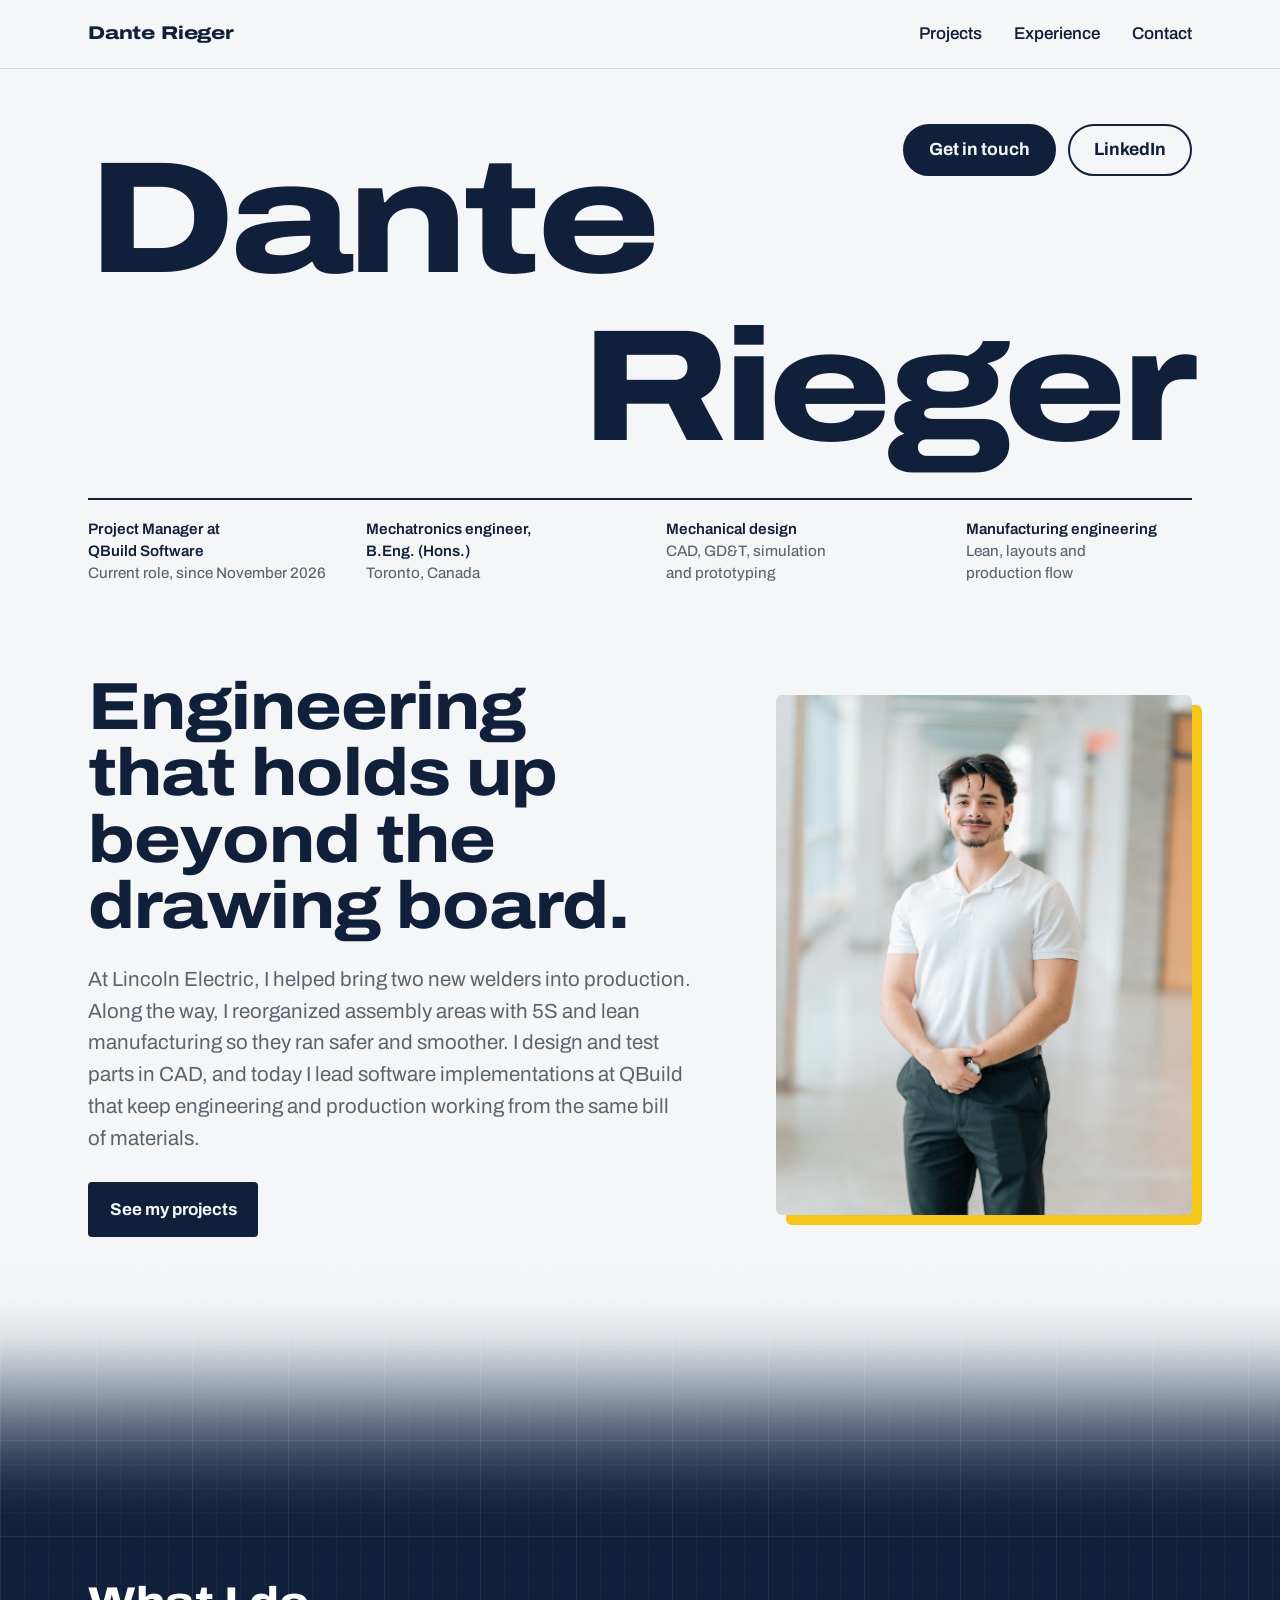
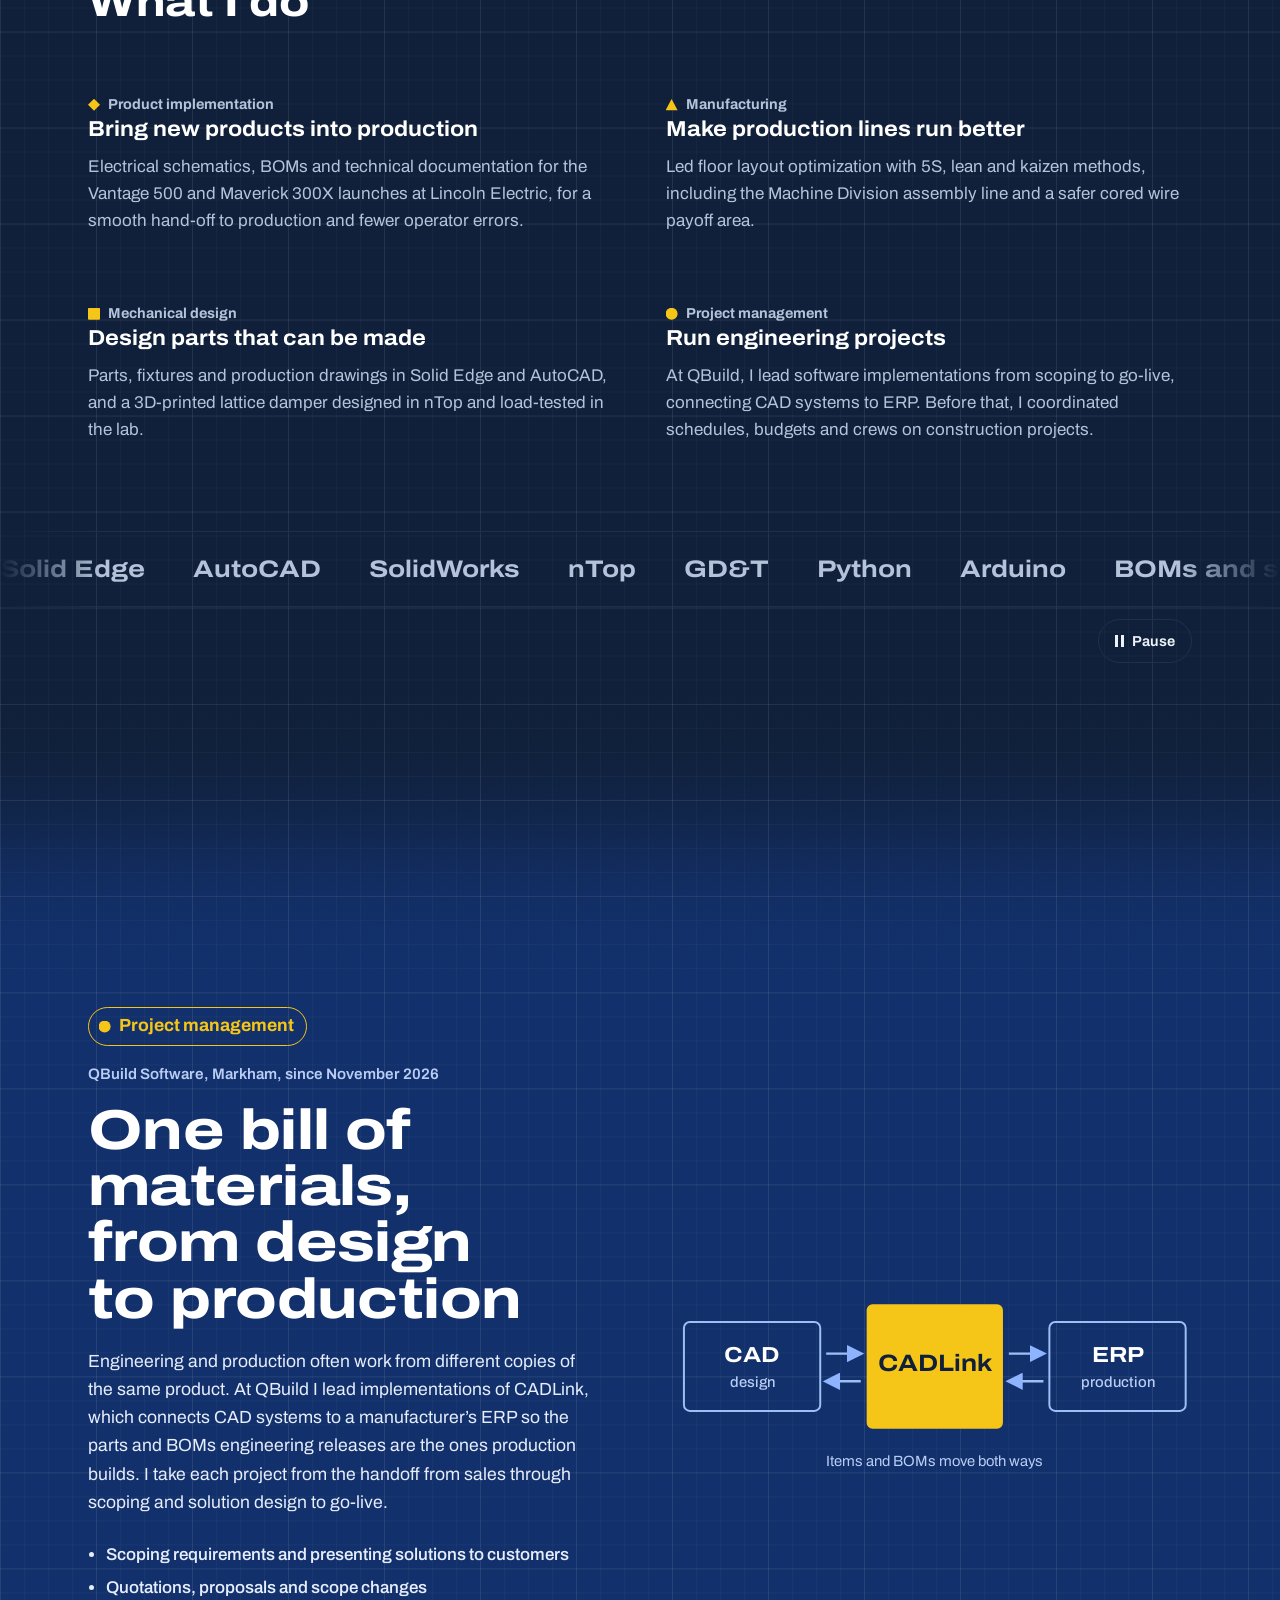
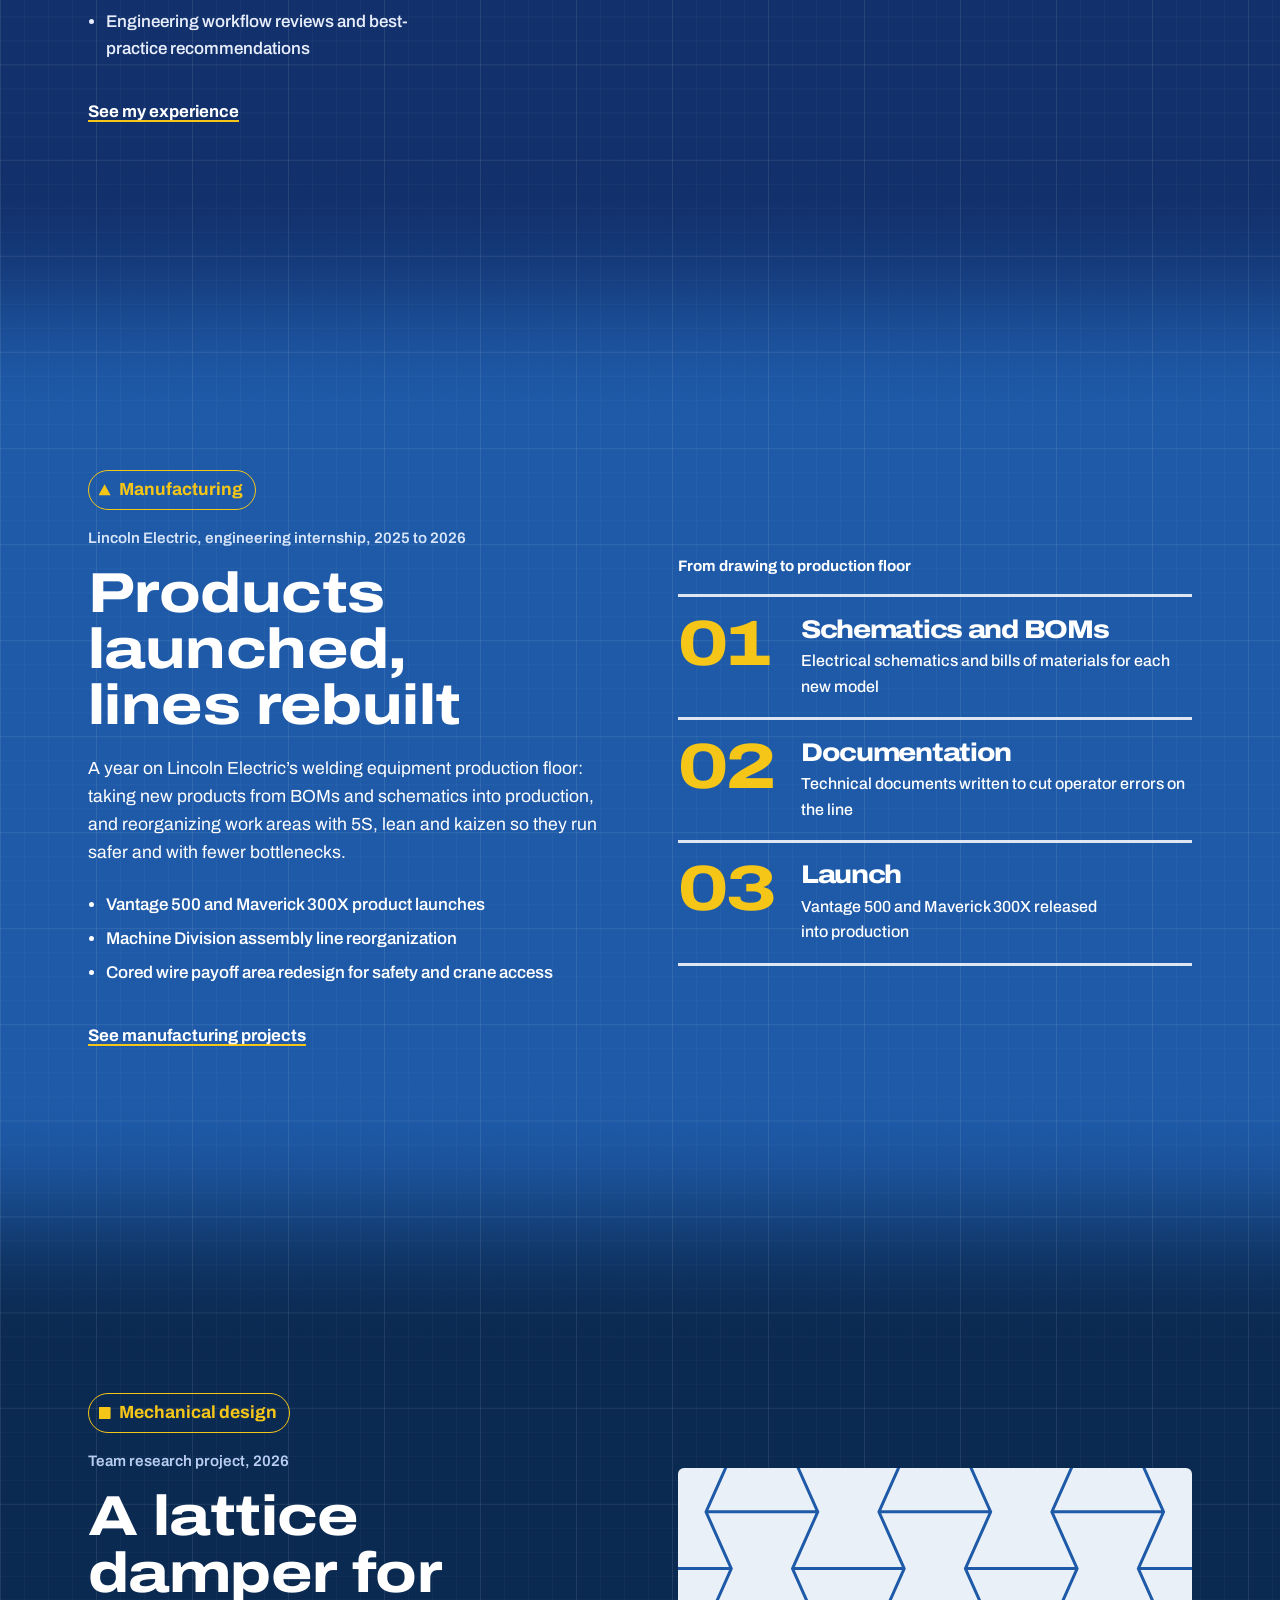
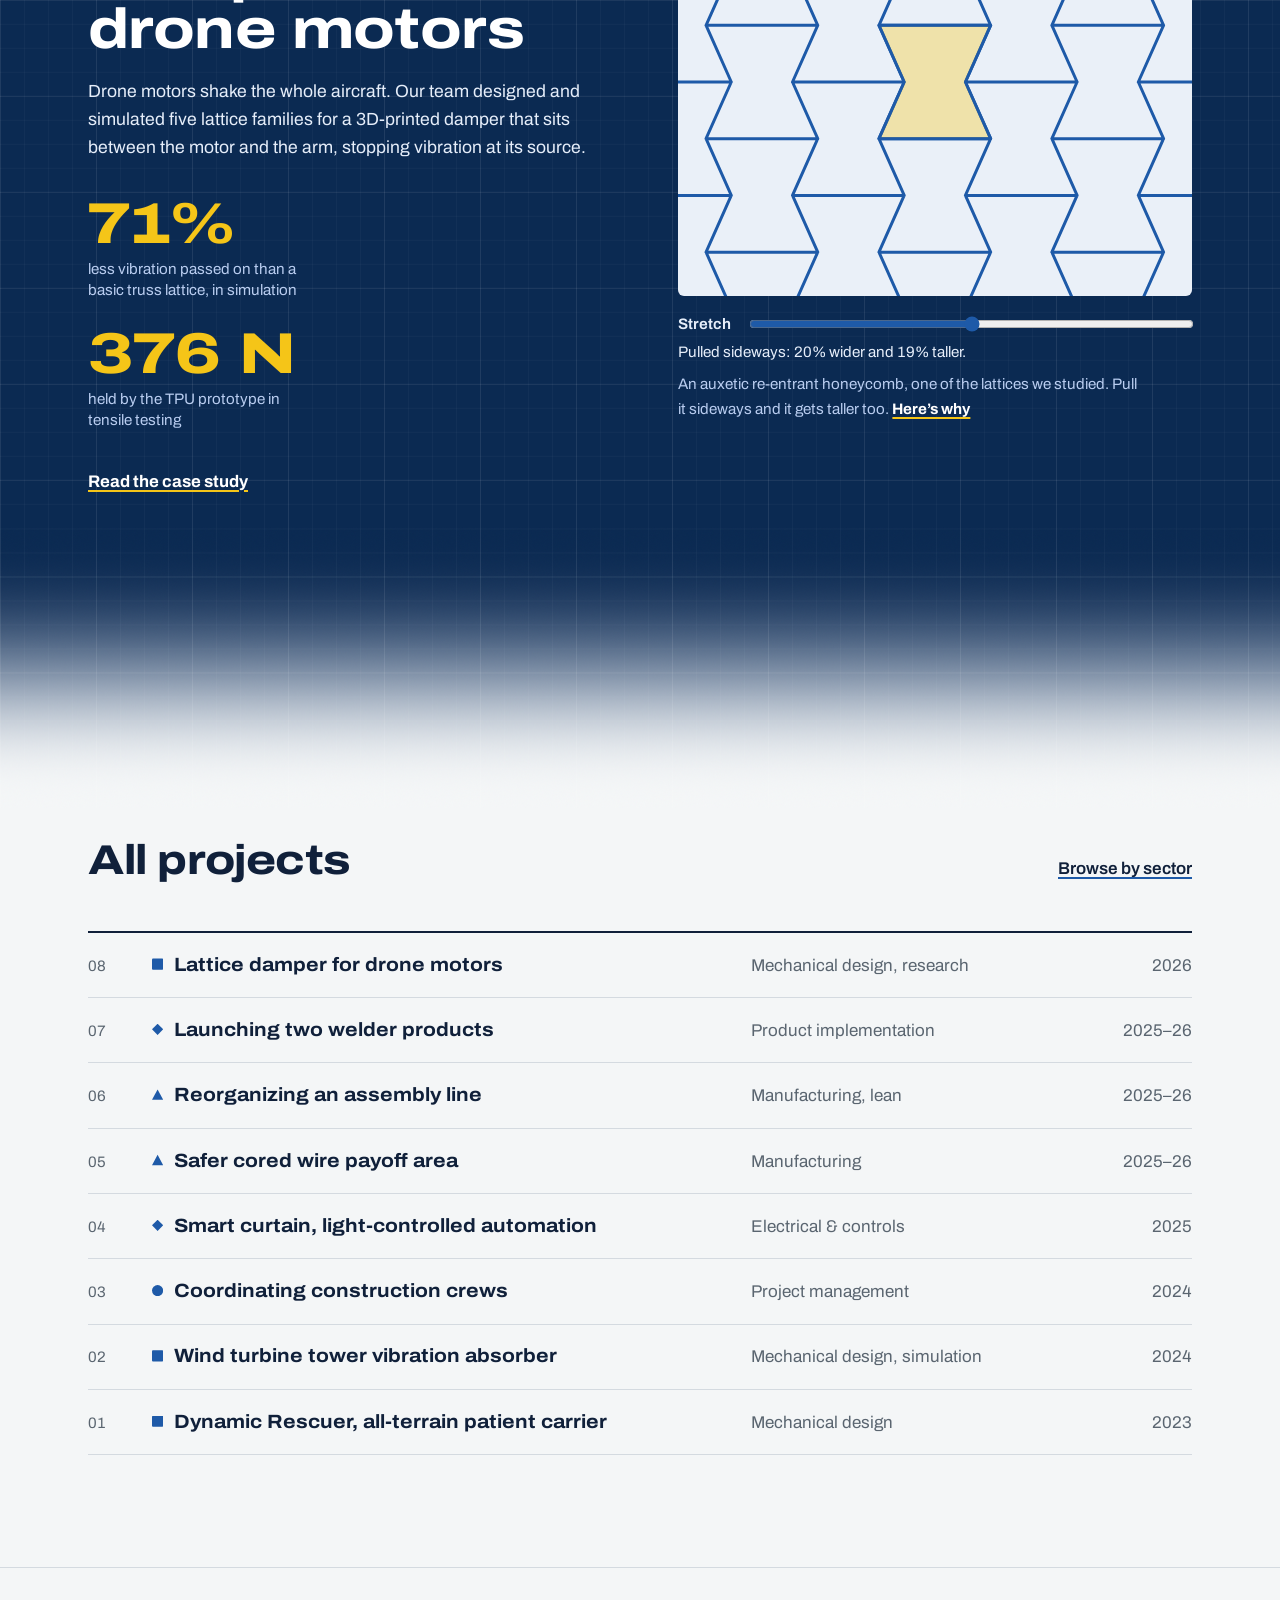
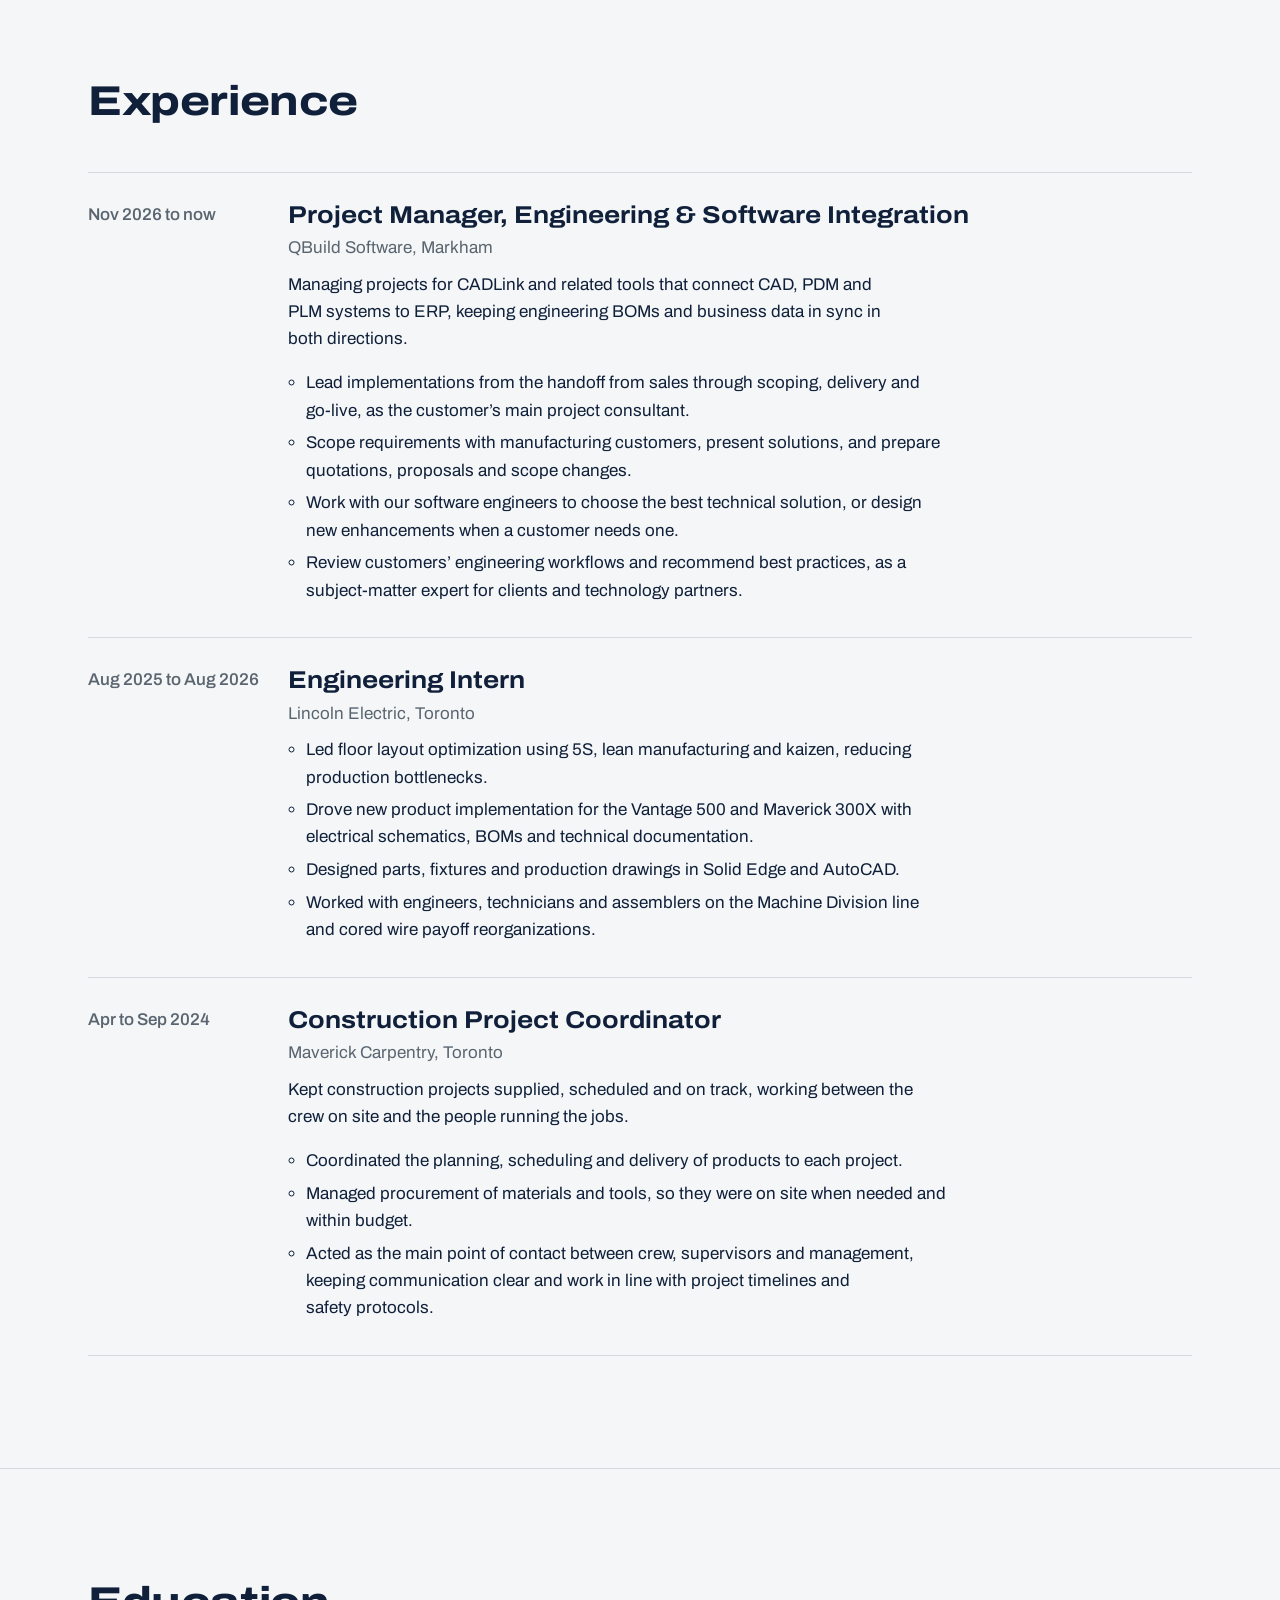
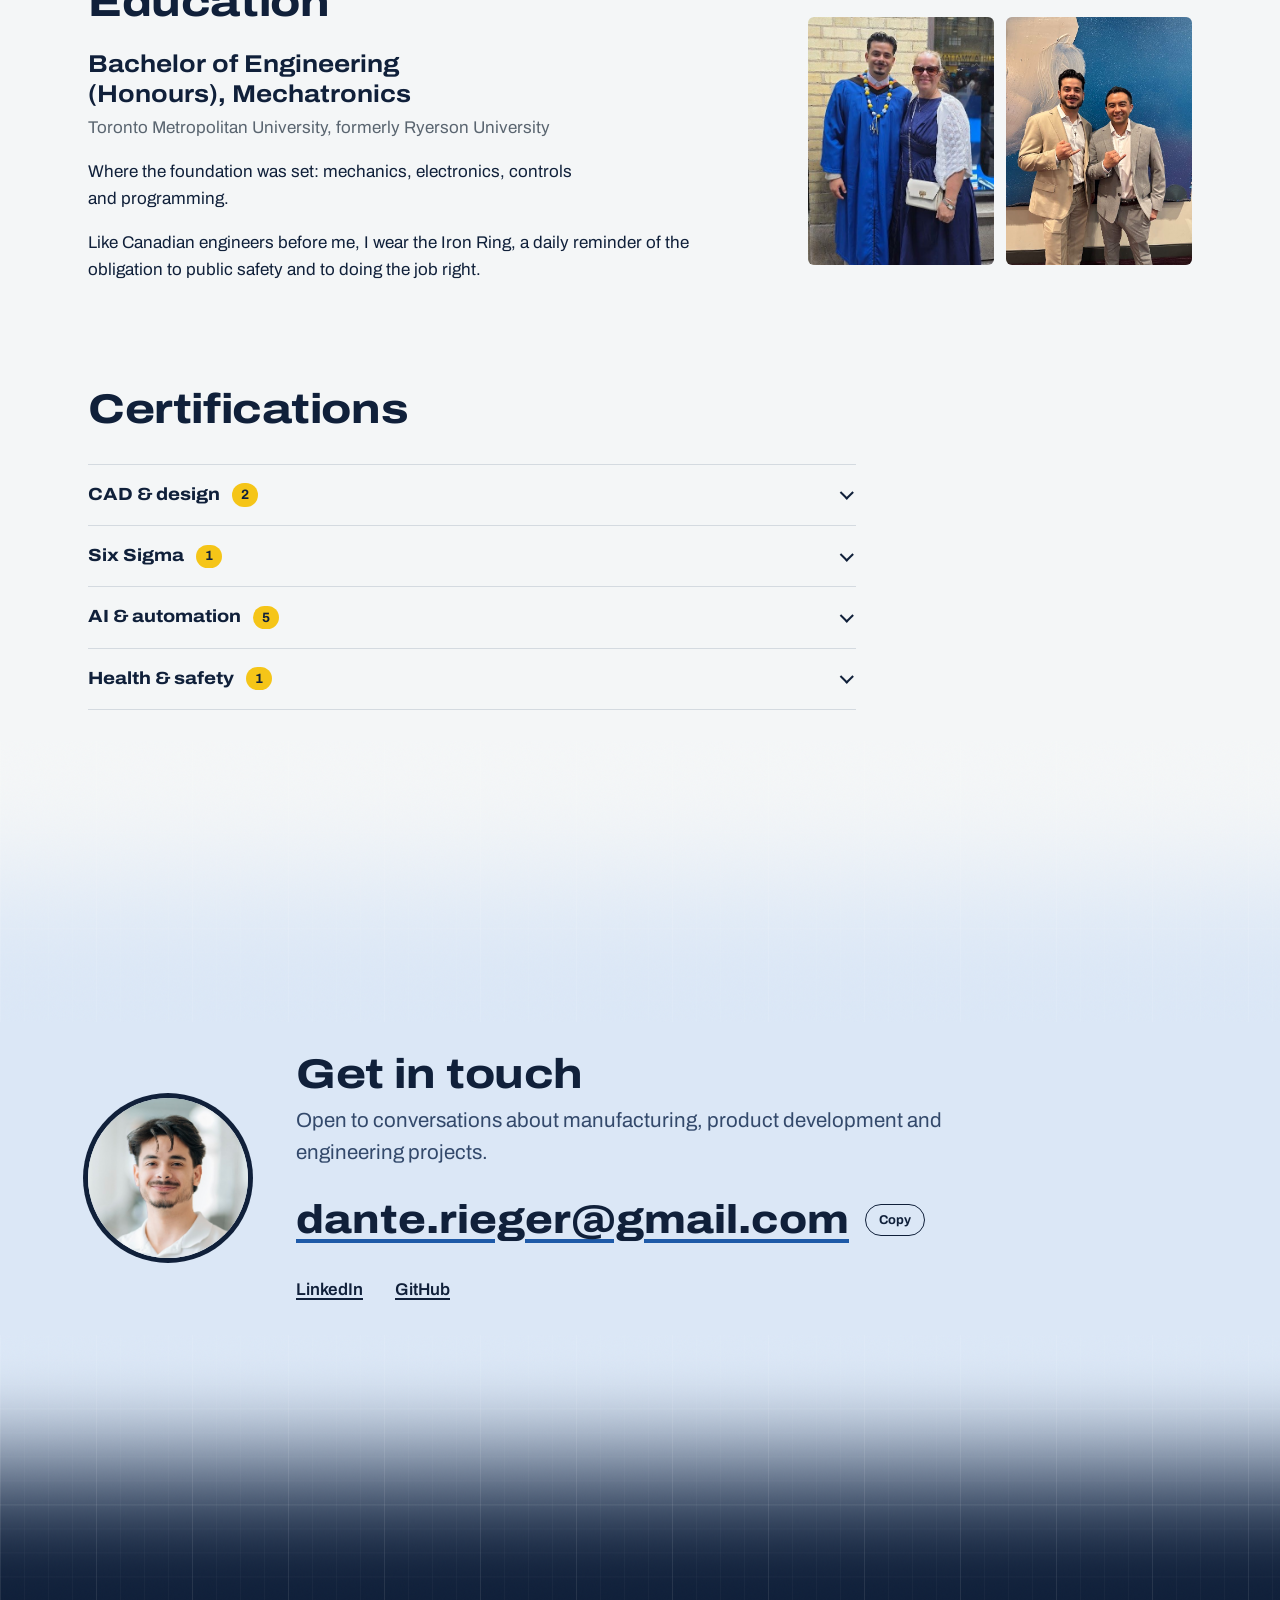
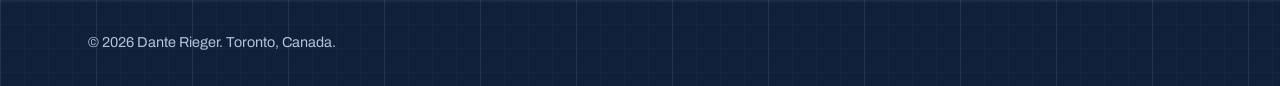
==== commit f1c867b2: "Run the blueprint grid continuously through seams, slightly fainter Co-Authored-By: Claude Opus 5.5 " ====
--- a/index.html
+++ b/index.html
@@ -19,7 +19,7 @@
   <link rel="preconnect" href="https://fonts.googleapis.com">
   <link rel="preconnect" href="https://fonts.gstatic.com" crossorigin>
   <link href="https://fonts.googleapis.com/css2?family=Archivo:wdth,wght@62..125,100..900&display=swap" rel="stylesheet">
-  <link rel="stylesheet" href="assets/css/site.css?v=1795053934">
+  <link rel="stylesheet" href="assets/css/site.css?v=1795054126">
   <link rel="icon" href="data:image/svg+xml,%3Csvg xmlns='http://www.w3.org/2000/svg' viewBox='0 0 32 32'%3E%3Crect width='32' height='32' rx='6' fill='%2310203a'/%3E%3Crect x='6' y='22' width='20' height='4' fill='%23f5c518'/%3E%3Cpath d='M8 7h6a6 6 0 0 1 0 12H8z' fill='none' stroke='%23eef2f4' stroke-width='2.5'/%3E%3C/svg%3E">
 </head>
 <body>
@@ -346,8 +346,8 @@
     </div>
   </footer>
 
-  <script src="assets/js/lattice.js?v=1795053934" defer></script>
-  <script src="assets/js/motion.js?v=1795053934" defer></script>
-  <script src="assets/js/seams.js?v=1795053934" defer></script>
+  <script src="assets/js/lattice.js?v=1795054126" defer></script>
+  <script src="assets/js/motion.js?v=1795054126" defer></script>
+  <script src="assets/js/seams.js?v=1795054126" defer></script>
 </body>
 </html>
--- a/assets/css/site.css
+++ b/assets/css/site.css
@@ -786,3 +786,22 @@
   -webkit-mask-image: linear-gradient(to bottom, transparent, #000 14%, #000 86%, transparent);
   mask-image: linear-gradient(to bottom, transparent, #000 14%, #000 86%, transparent);
 }
+
+/* Blueprint grid v2: runs continuously through the blue bands, the colour seams and the footer.
+   Each piece is offset by its distance from the top of the page (set in motion.js), so the lines
+   line up across element edges. White lines this faint disappear on their own over light colours. */
+.section.band-ink::before, .chapter-now::before, .chapter-floor::before, .chapter-capstone::before,
+.seam::before, .site-footer::before {
+  content: ""; position: absolute; inset: 0; pointer-events: none;
+  background-image:
+    linear-gradient(rgba(255, 255, 255, 0.06) 1px, transparent 1px),
+    linear-gradient(90deg, rgba(255, 255, 255, 0.06) 1px, transparent 1px),
+    linear-gradient(rgba(255, 255, 255, 0.028) 1px, transparent 1px),
+    linear-gradient(90deg, rgba(255, 255, 255, 0.028) 1px, transparent 1px);
+  background-size: 96px 96px, 96px 96px, 24px 24px, 24px 24px;
+  background-position: 0 var(--grid-y, 0px);
+  -webkit-mask-image: none; mask-image: none;
+}
+.section.band-ink::before, .chapter-now::before, .chapter-floor::before, .chapter-capstone::before, .site-footer::before { z-index: -1; }
+.site-footer { position: relative; isolation: isolate; }
+.seam::before { z-index: 0; }
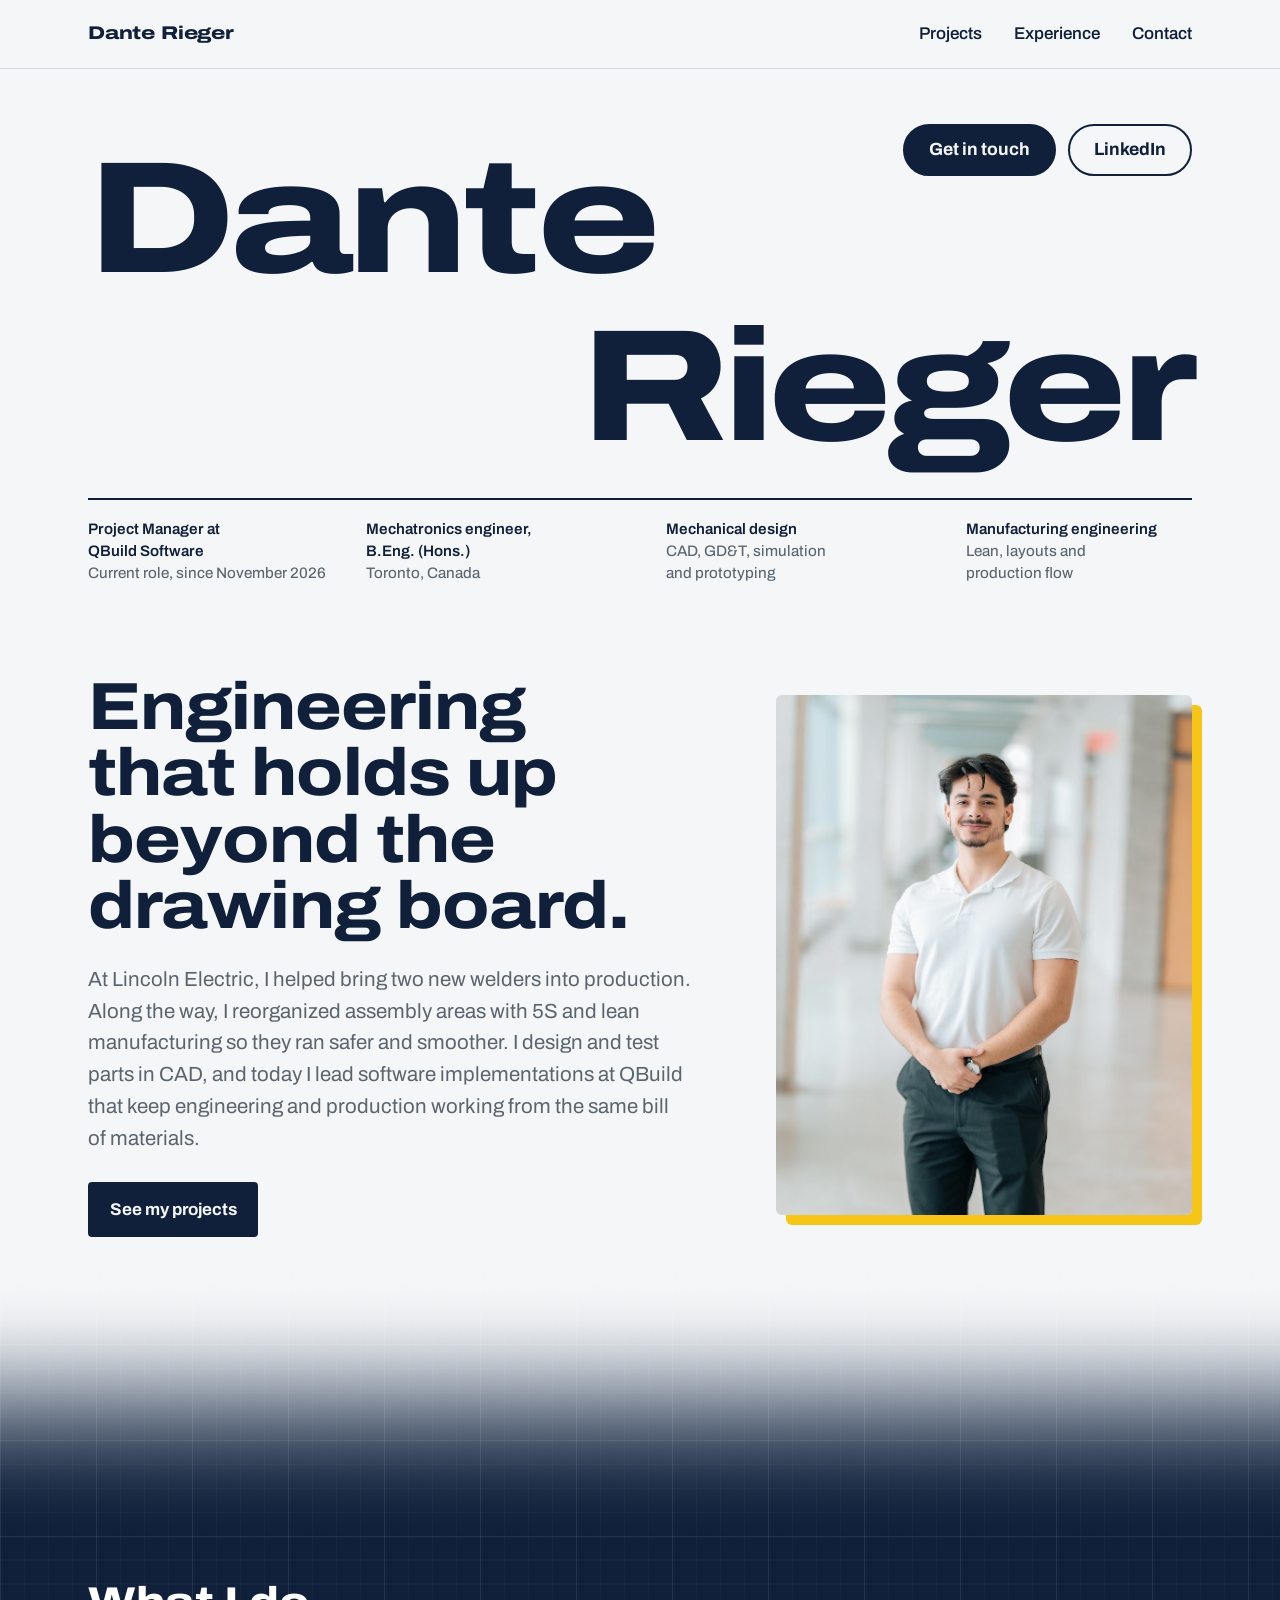
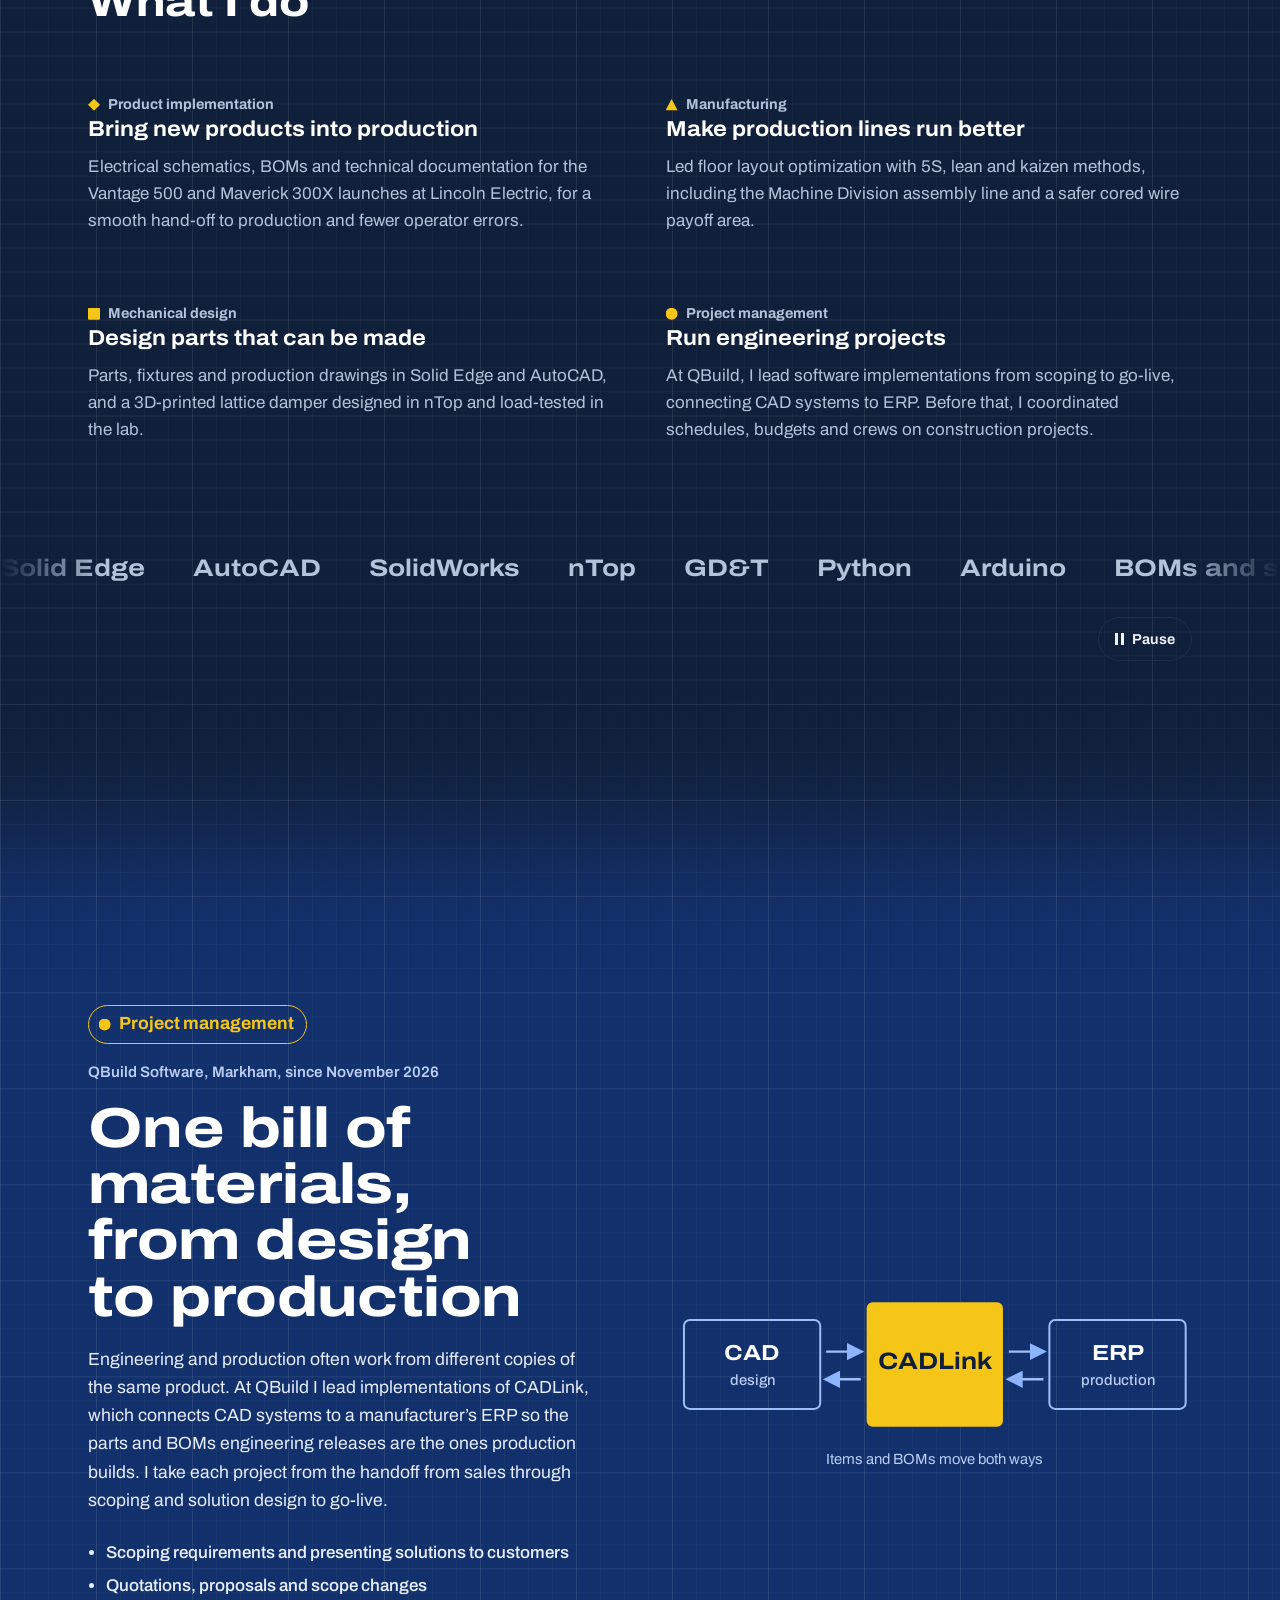
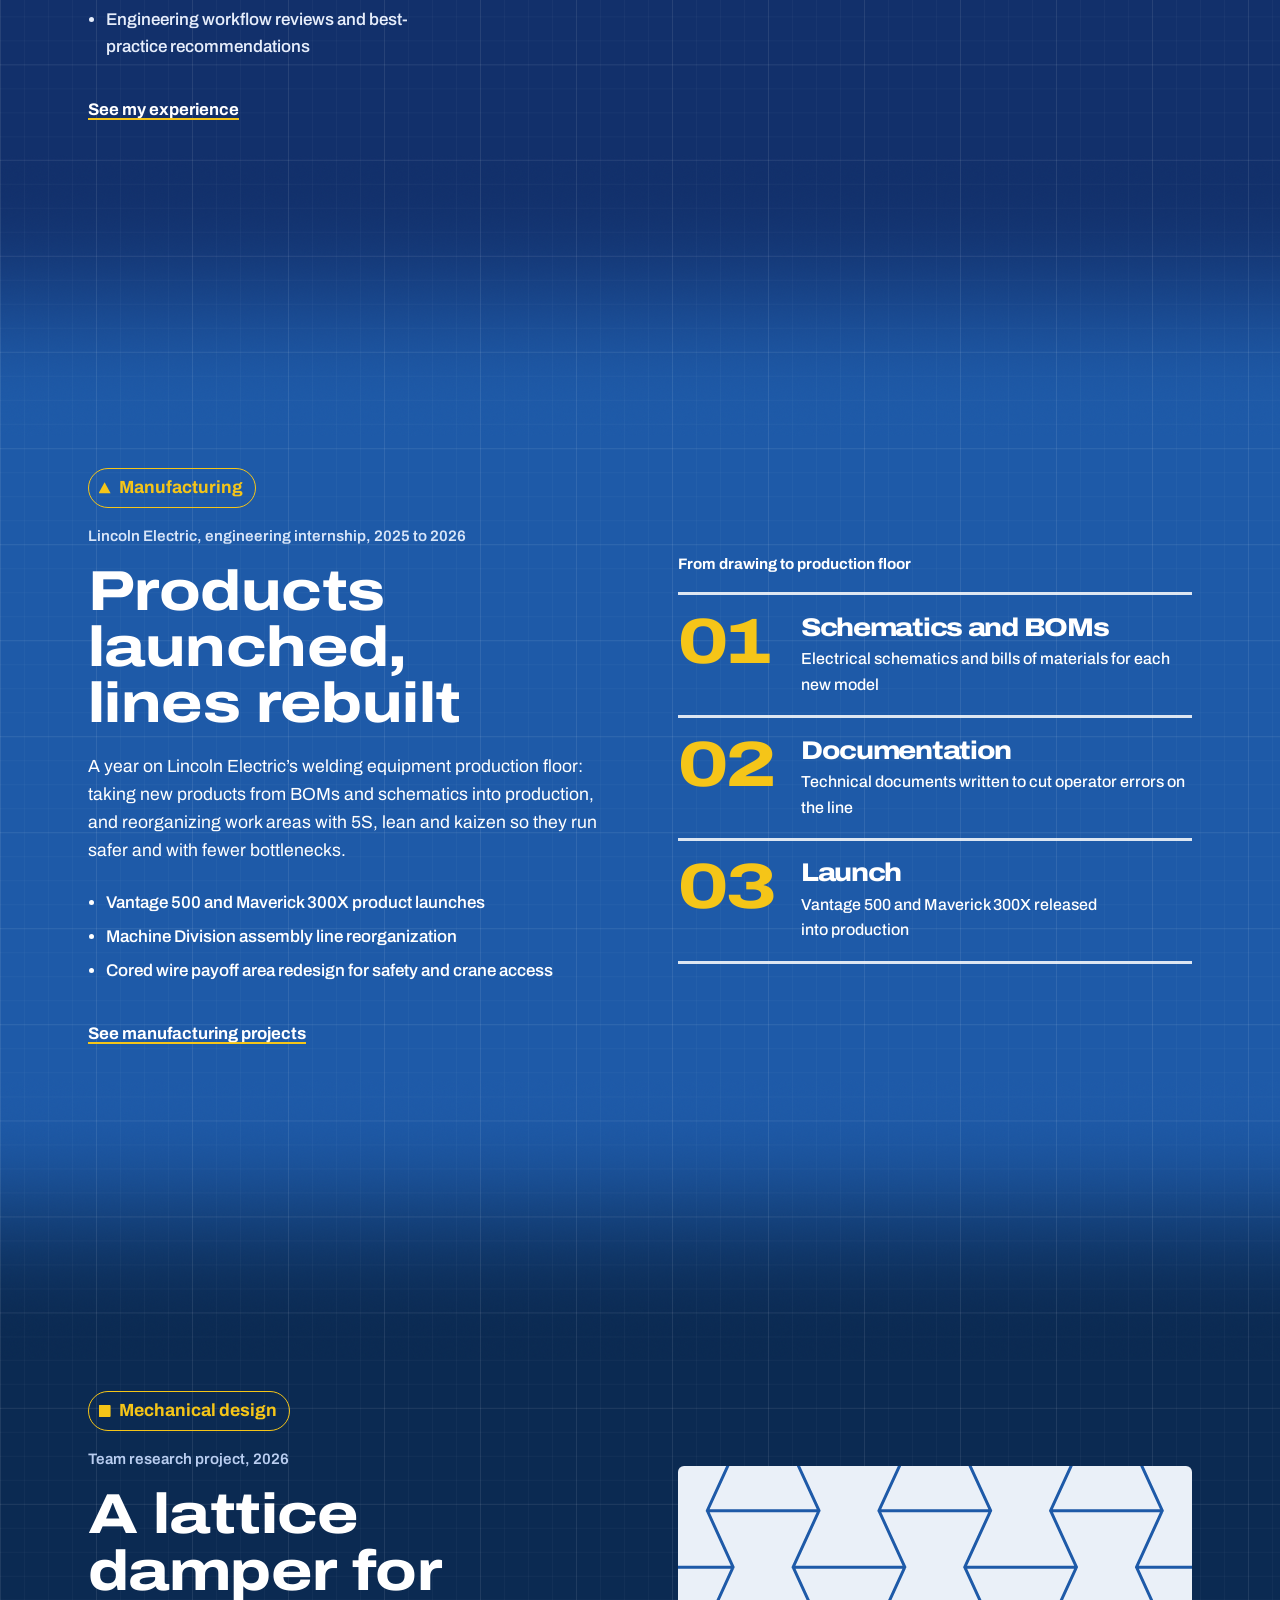
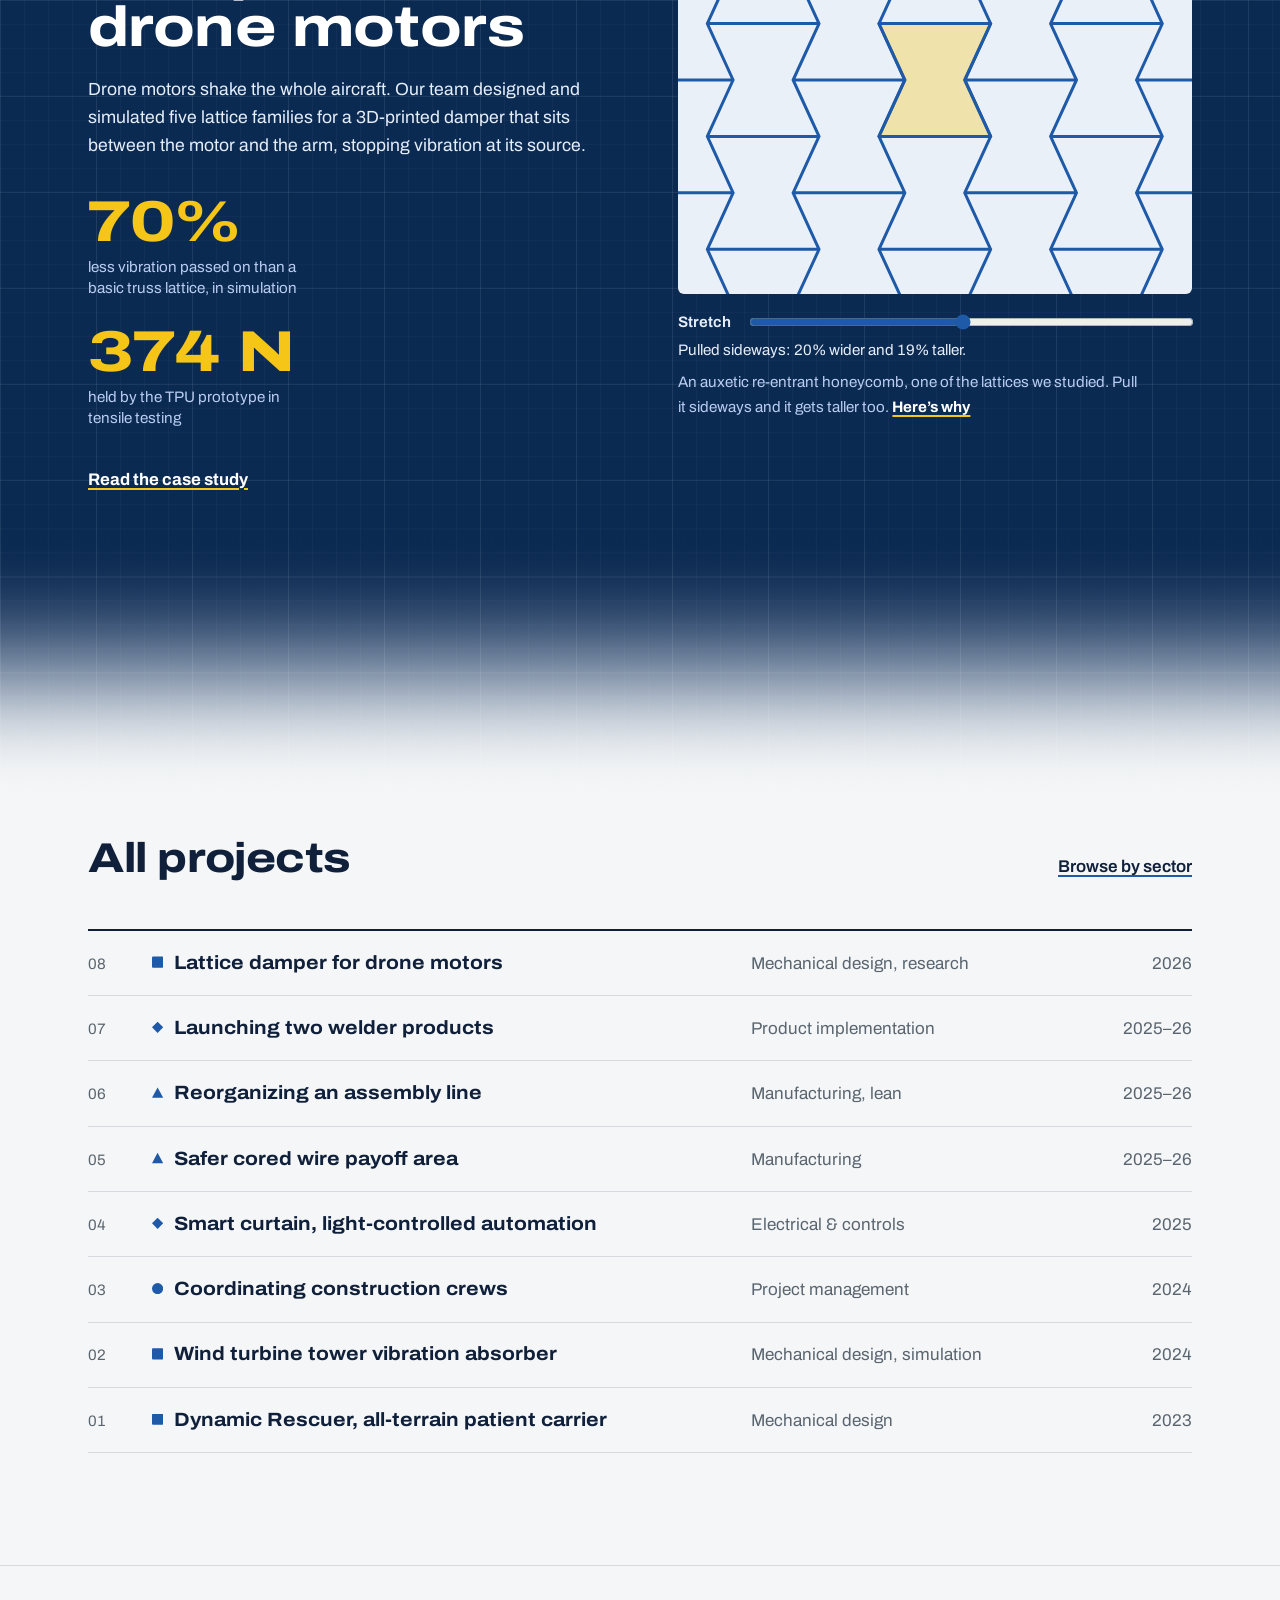
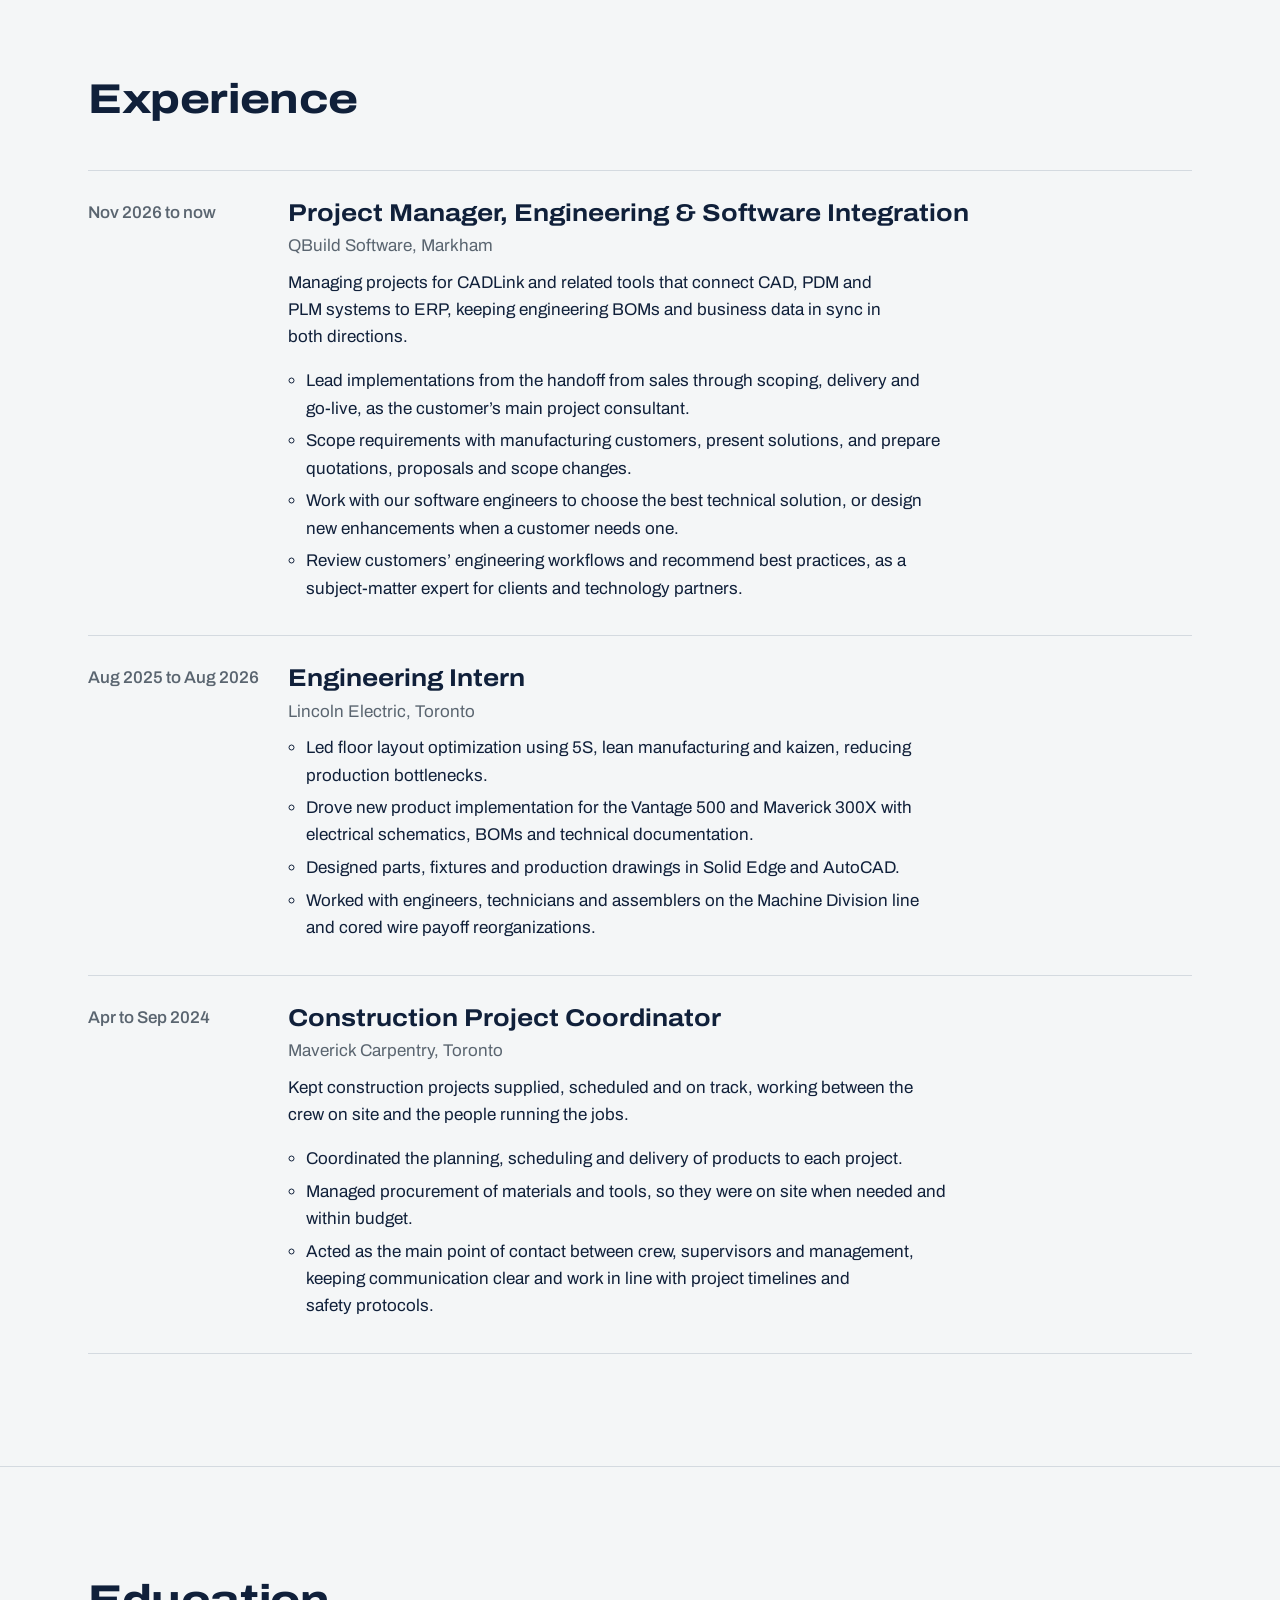
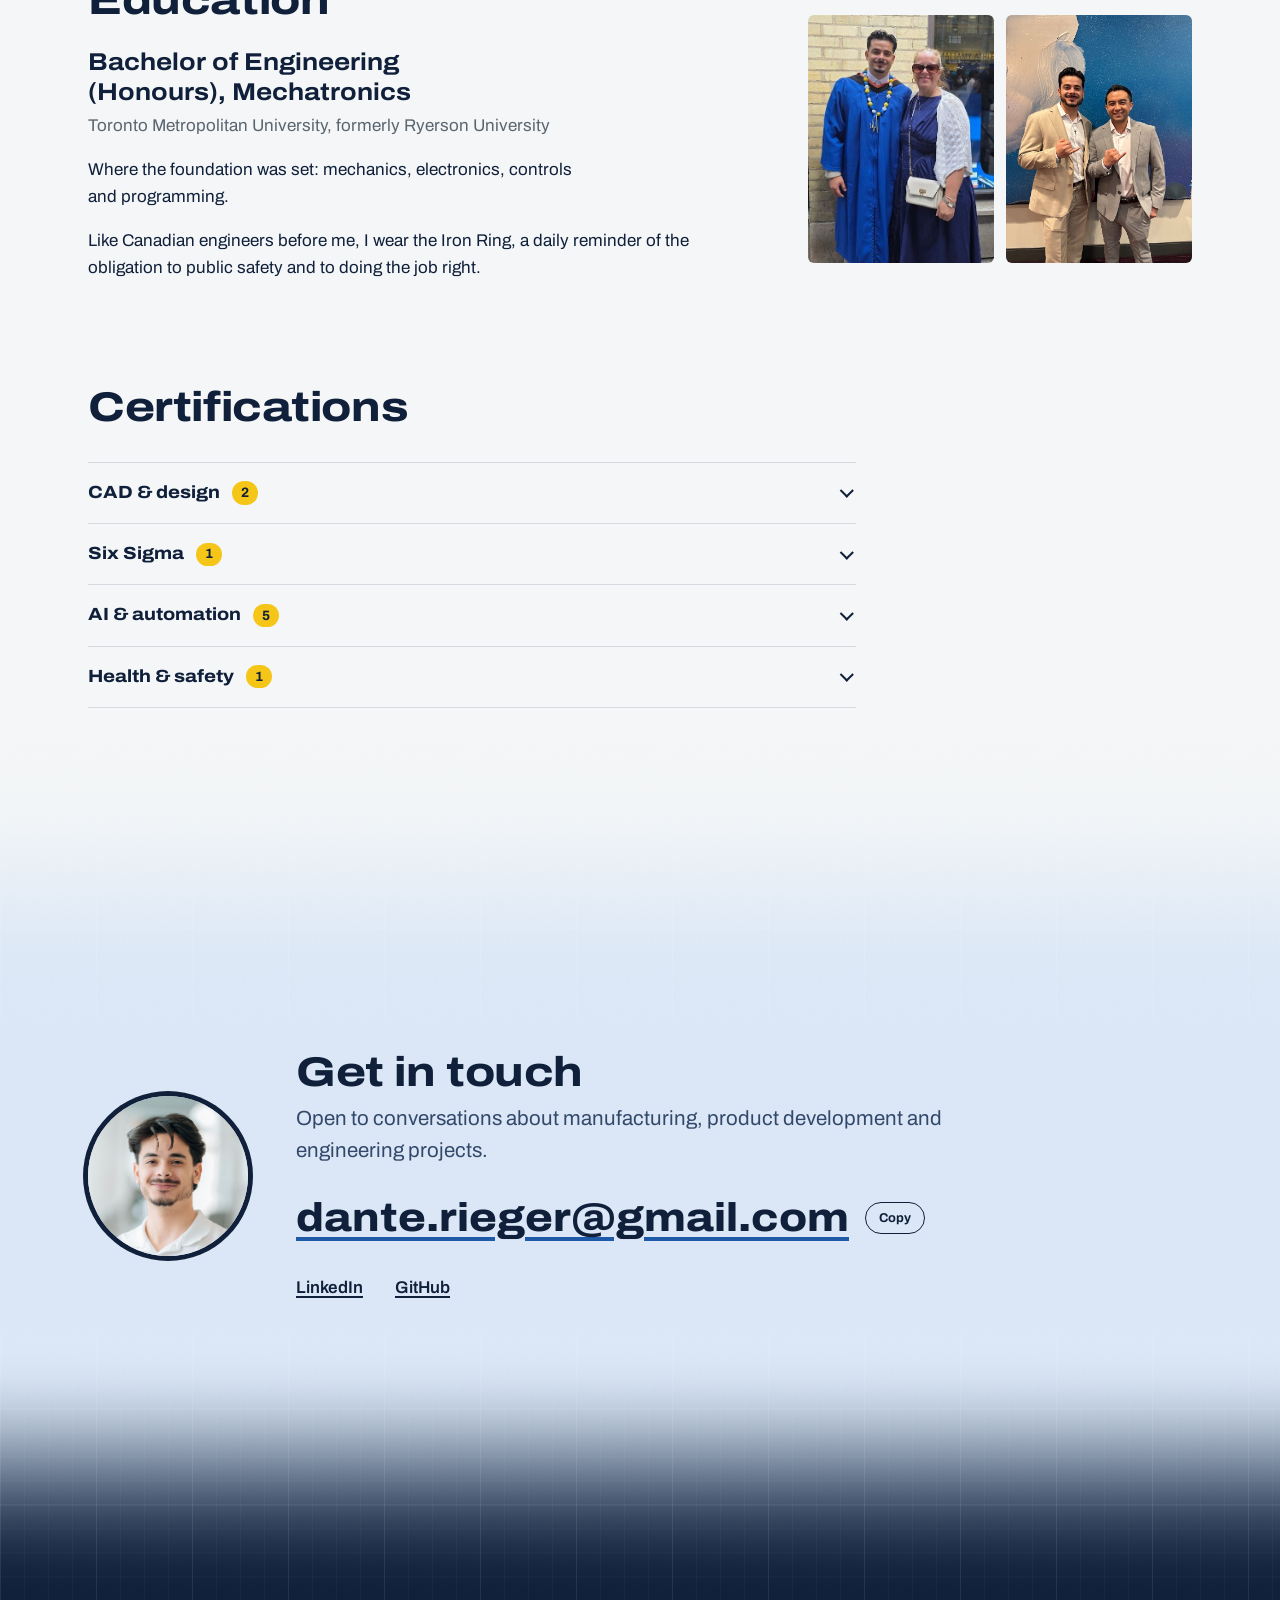
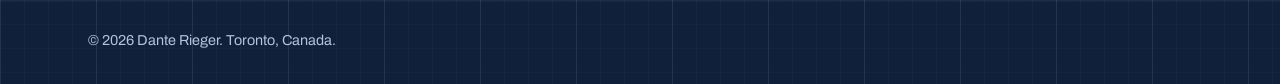
==== commit 156f7964: "Fix doubled lines where the skills ticker meets the blueprint grid Co-Authored-By: Claude Opus 5.5 <" ====
--- a/index.html
+++ b/index.html
@@ -19,7 +19,7 @@
   <link rel="preconnect" href="https://fonts.googleapis.com">
   <link rel="preconnect" href="https://fonts.gstatic.com" crossorigin>
   <link href="https://fonts.googleapis.com/css2?family=Archivo:wdth,wght@62..125,100..900&display=swap" rel="stylesheet">
-  <link rel="stylesheet" href="assets/css/site.css?v=1795054126">
+  <link rel="stylesheet" href="assets/css/site.css?v=1795133891">
   <link rel="icon" href="data:image/svg+xml,%3Csvg xmlns='http://www.w3.org/2000/svg' viewBox='0 0 32 32'%3E%3Crect width='32' height='32' rx='6' fill='%2310203a'/%3E%3Crect x='6' y='22' width='20' height='4' fill='%23f5c518'/%3E%3Cpath d='M8 7h6a6 6 0 0 1 0 12H8z' fill='none' stroke='%23eef2f4' stroke-width='2.5'/%3E%3C/svg%3E">
 </head>
 <body>
@@ -346,8 +346,8 @@
     </div>
   </footer>
 
-  <script src="assets/js/lattice.js?v=1795054126" defer></script>
-  <script src="assets/js/motion.js?v=1795054126" defer></script>
-  <script src="assets/js/seams.js?v=1795054126" defer></script>
+  <script src="assets/js/lattice.js?v=1795133891" defer></script>
+  <script src="assets/js/motion.js?v=1795133891" defer></script>
+  <script src="assets/js/seams.js?v=1795133891" defer></script>
 </body>
 </html>
--- a/assets/css/site.css
+++ b/assets/css/site.css
@@ -805,3 +805,6 @@
 .section.band-ink::before, .chapter-now::before, .chapter-floor::before, .chapter-capstone::before, .site-footer::before { z-index: -1; }
 .site-footer { position: relative; isolation: isolate; }
 .seam::before { z-index: 0; }
+
+/* The ticker sits on the blueprint grid, so its own border lines would double up with the grid lines */
+.band-ink .ticker { border-block: 0; }
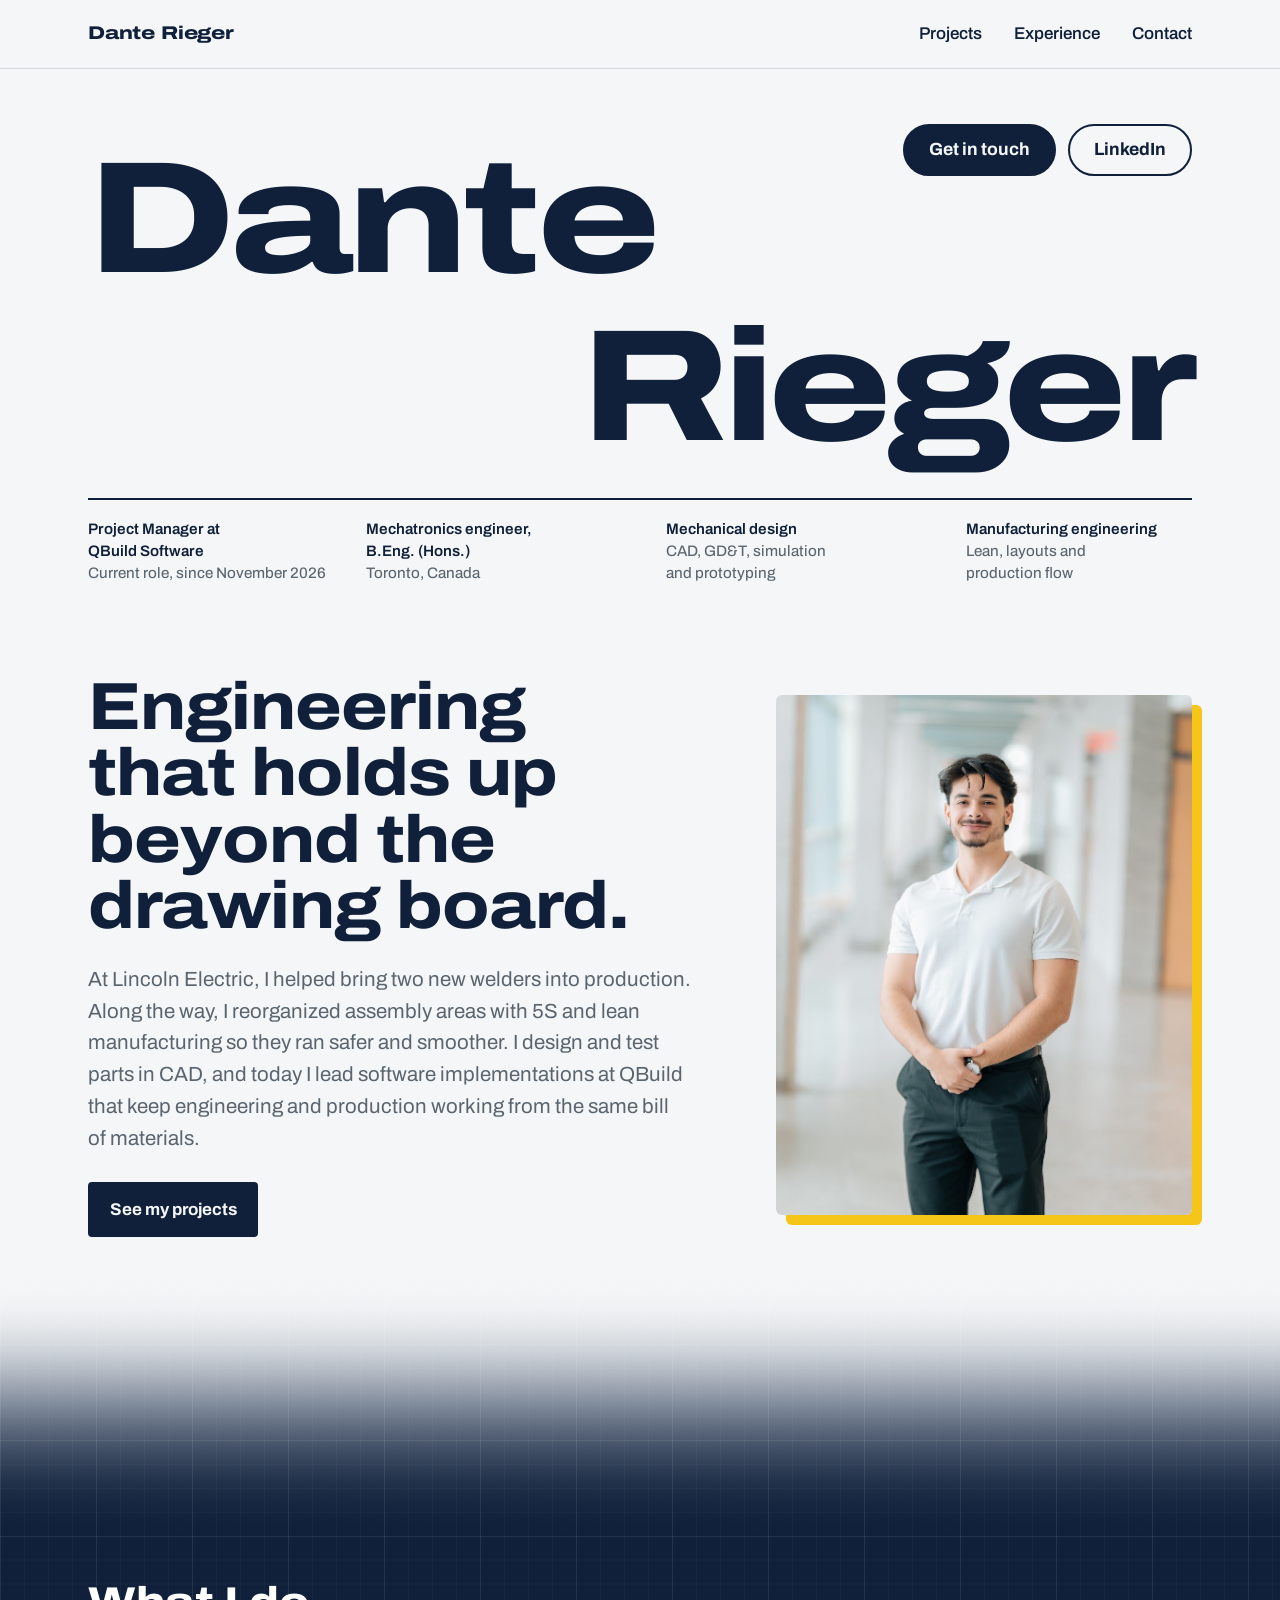
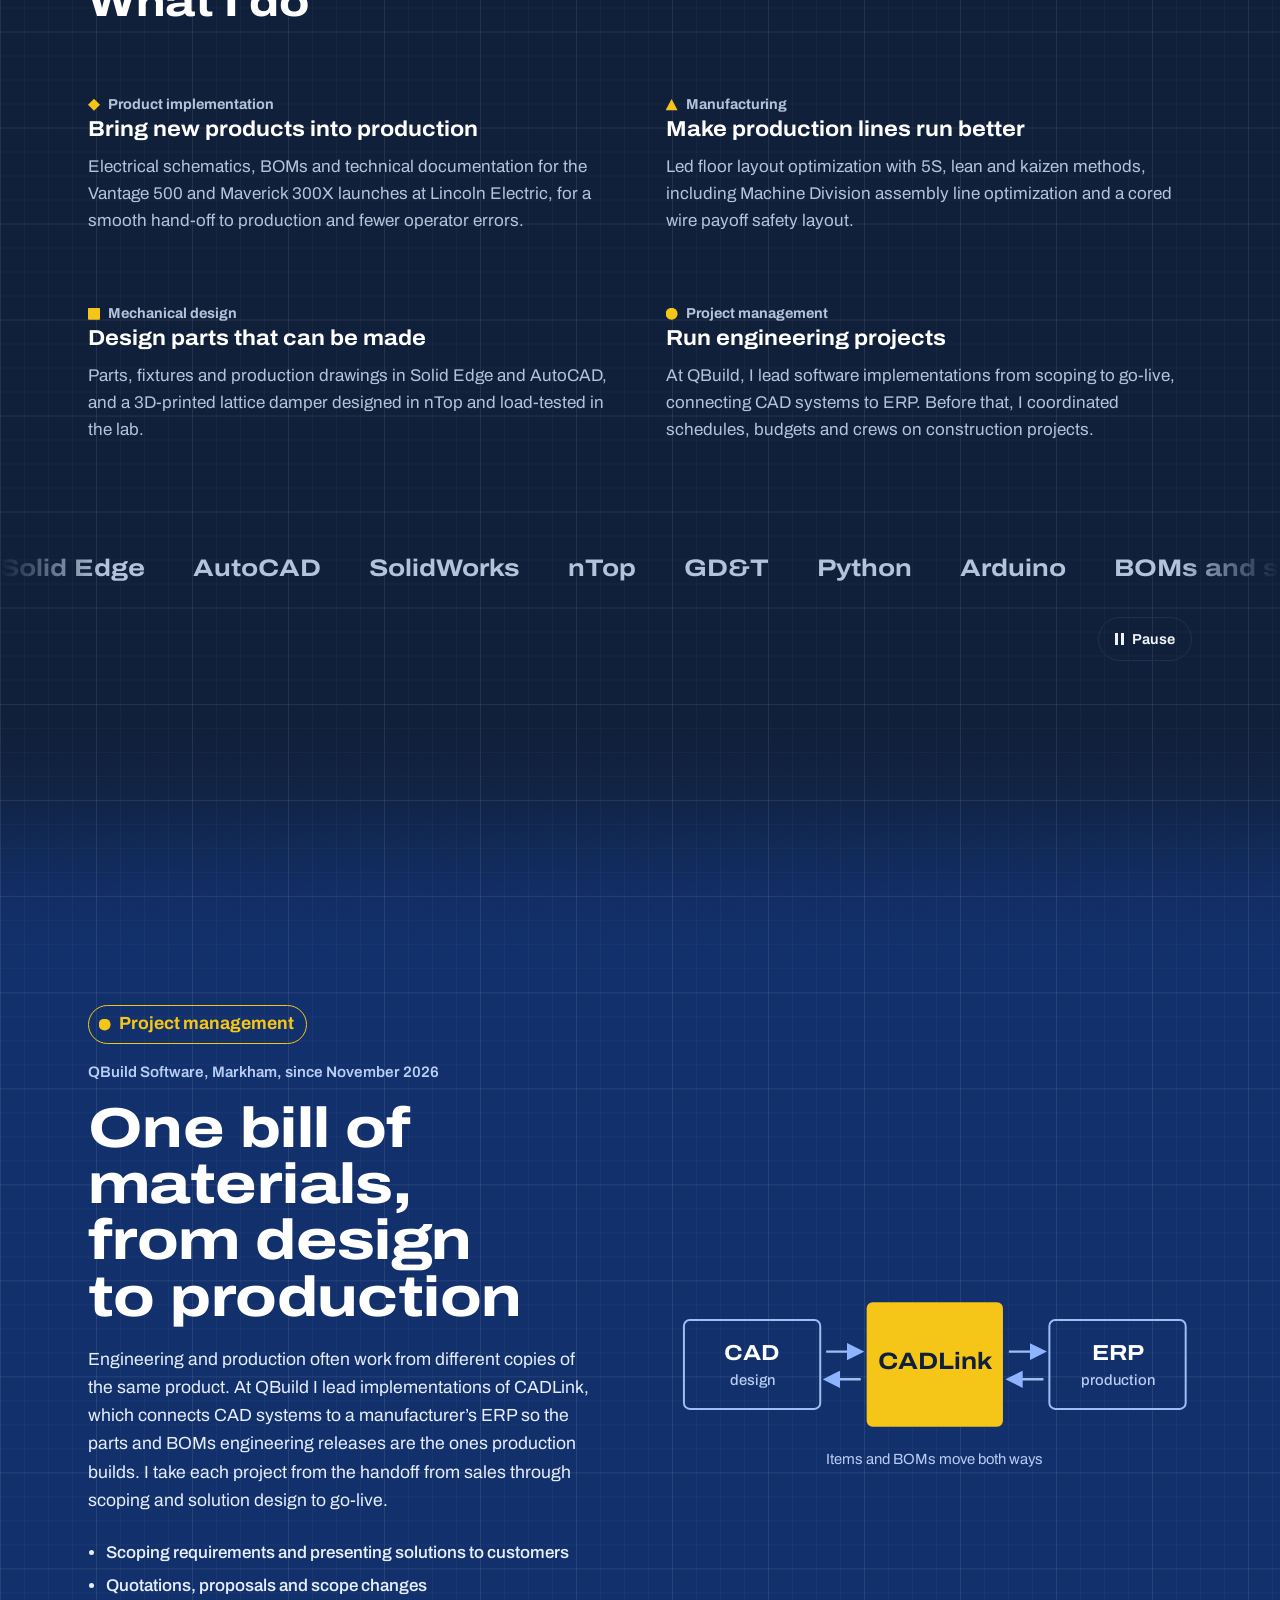
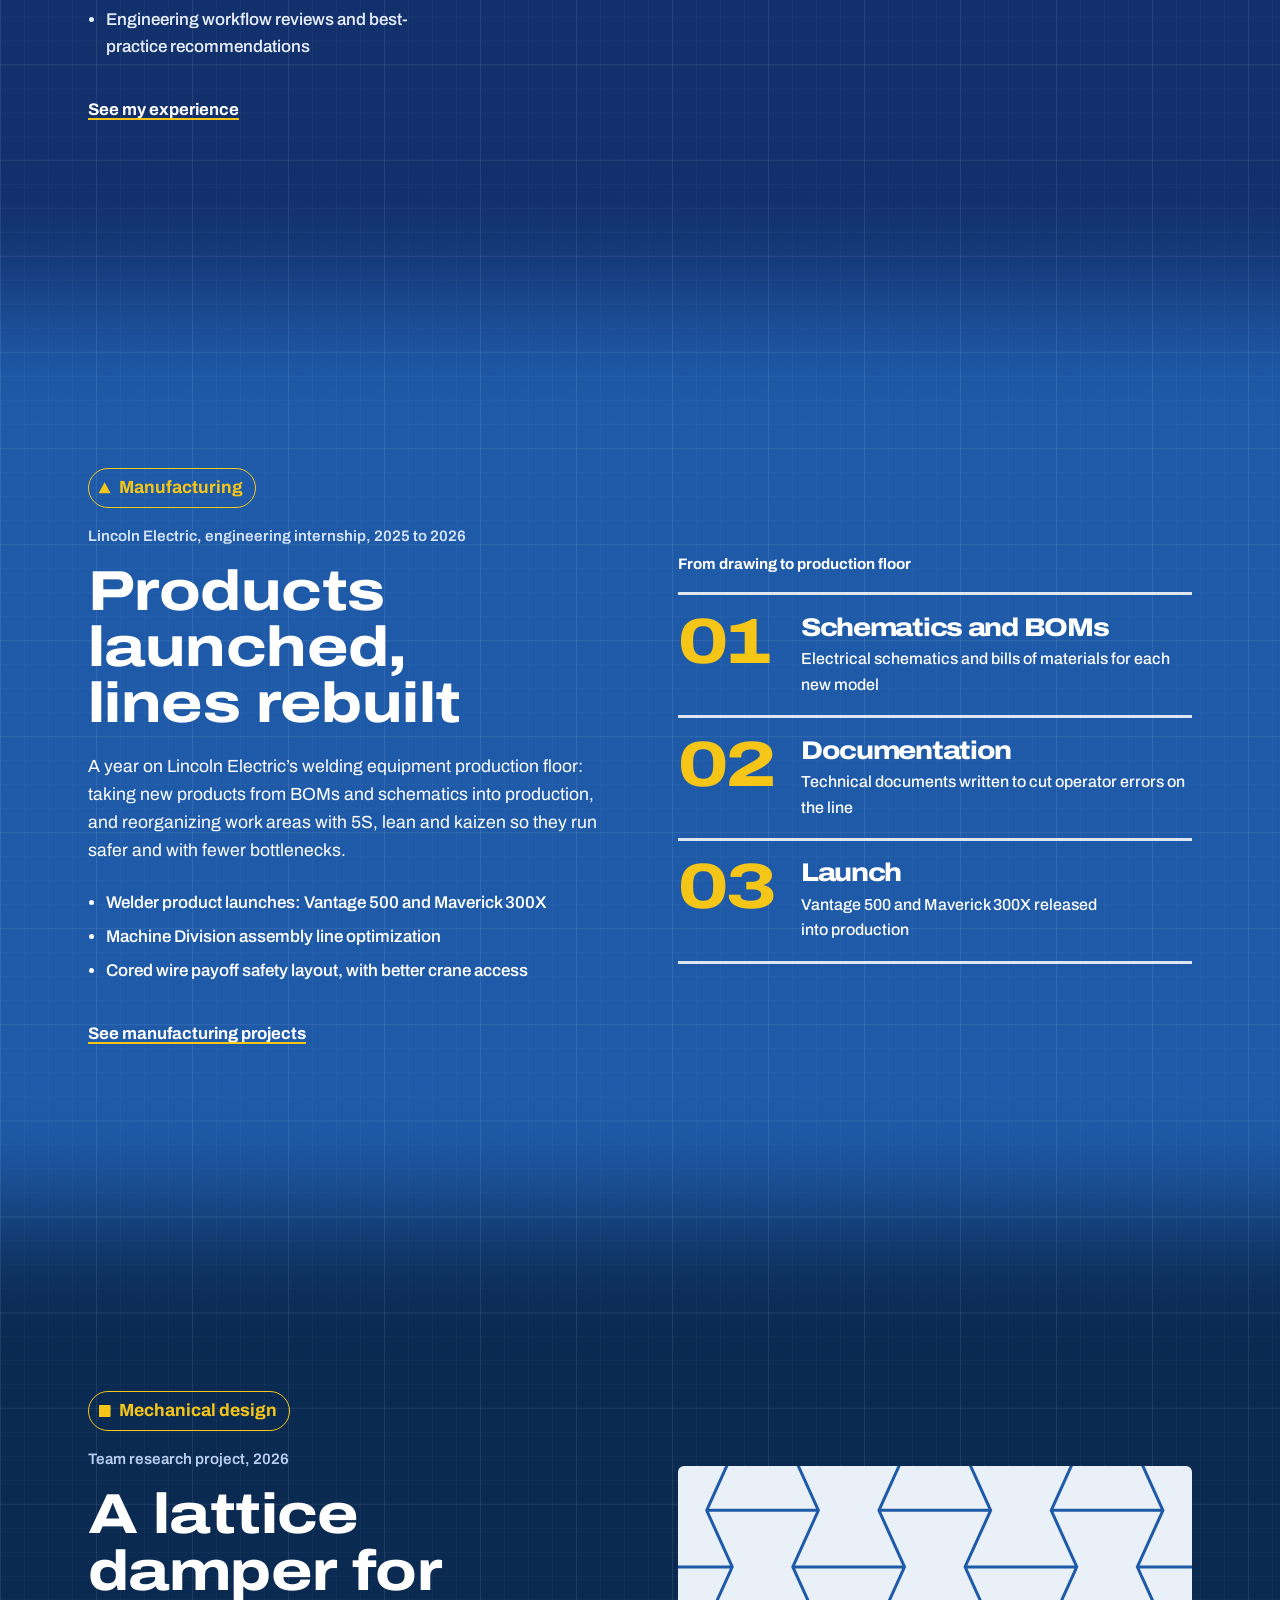
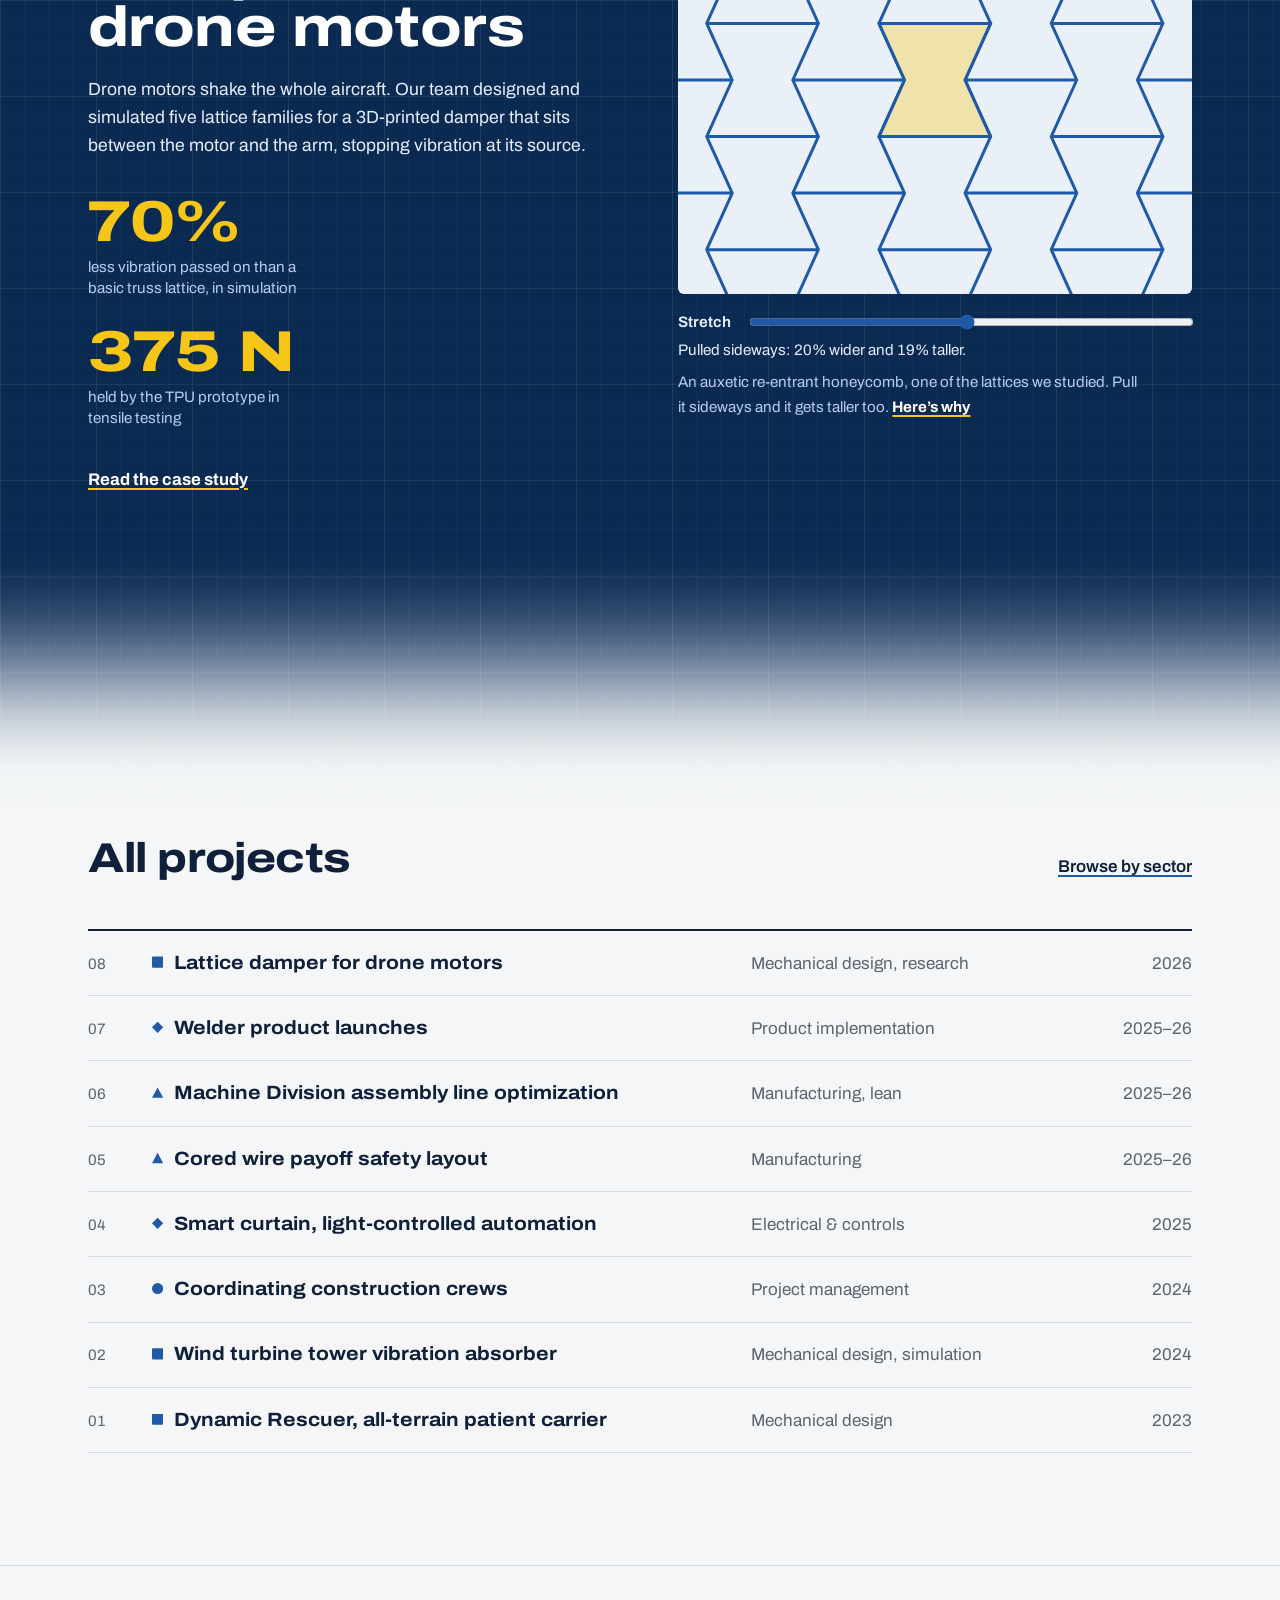
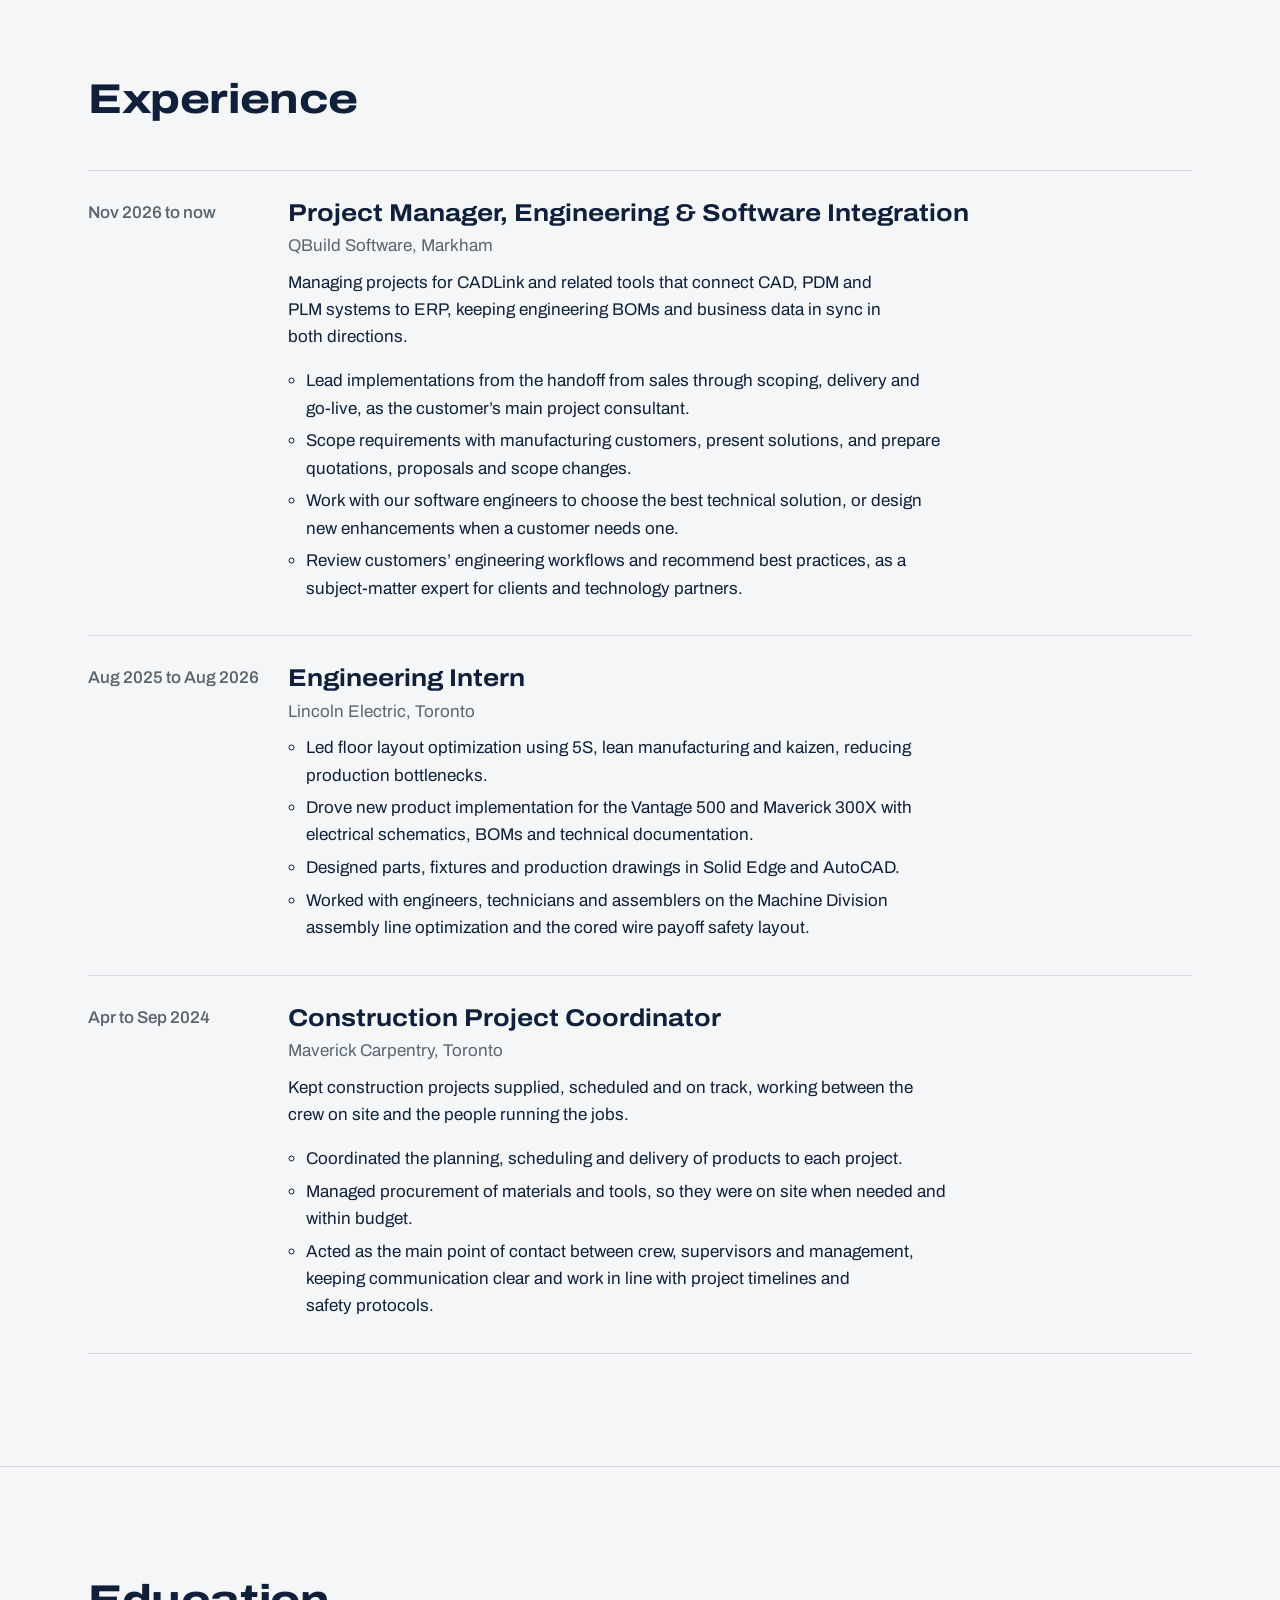
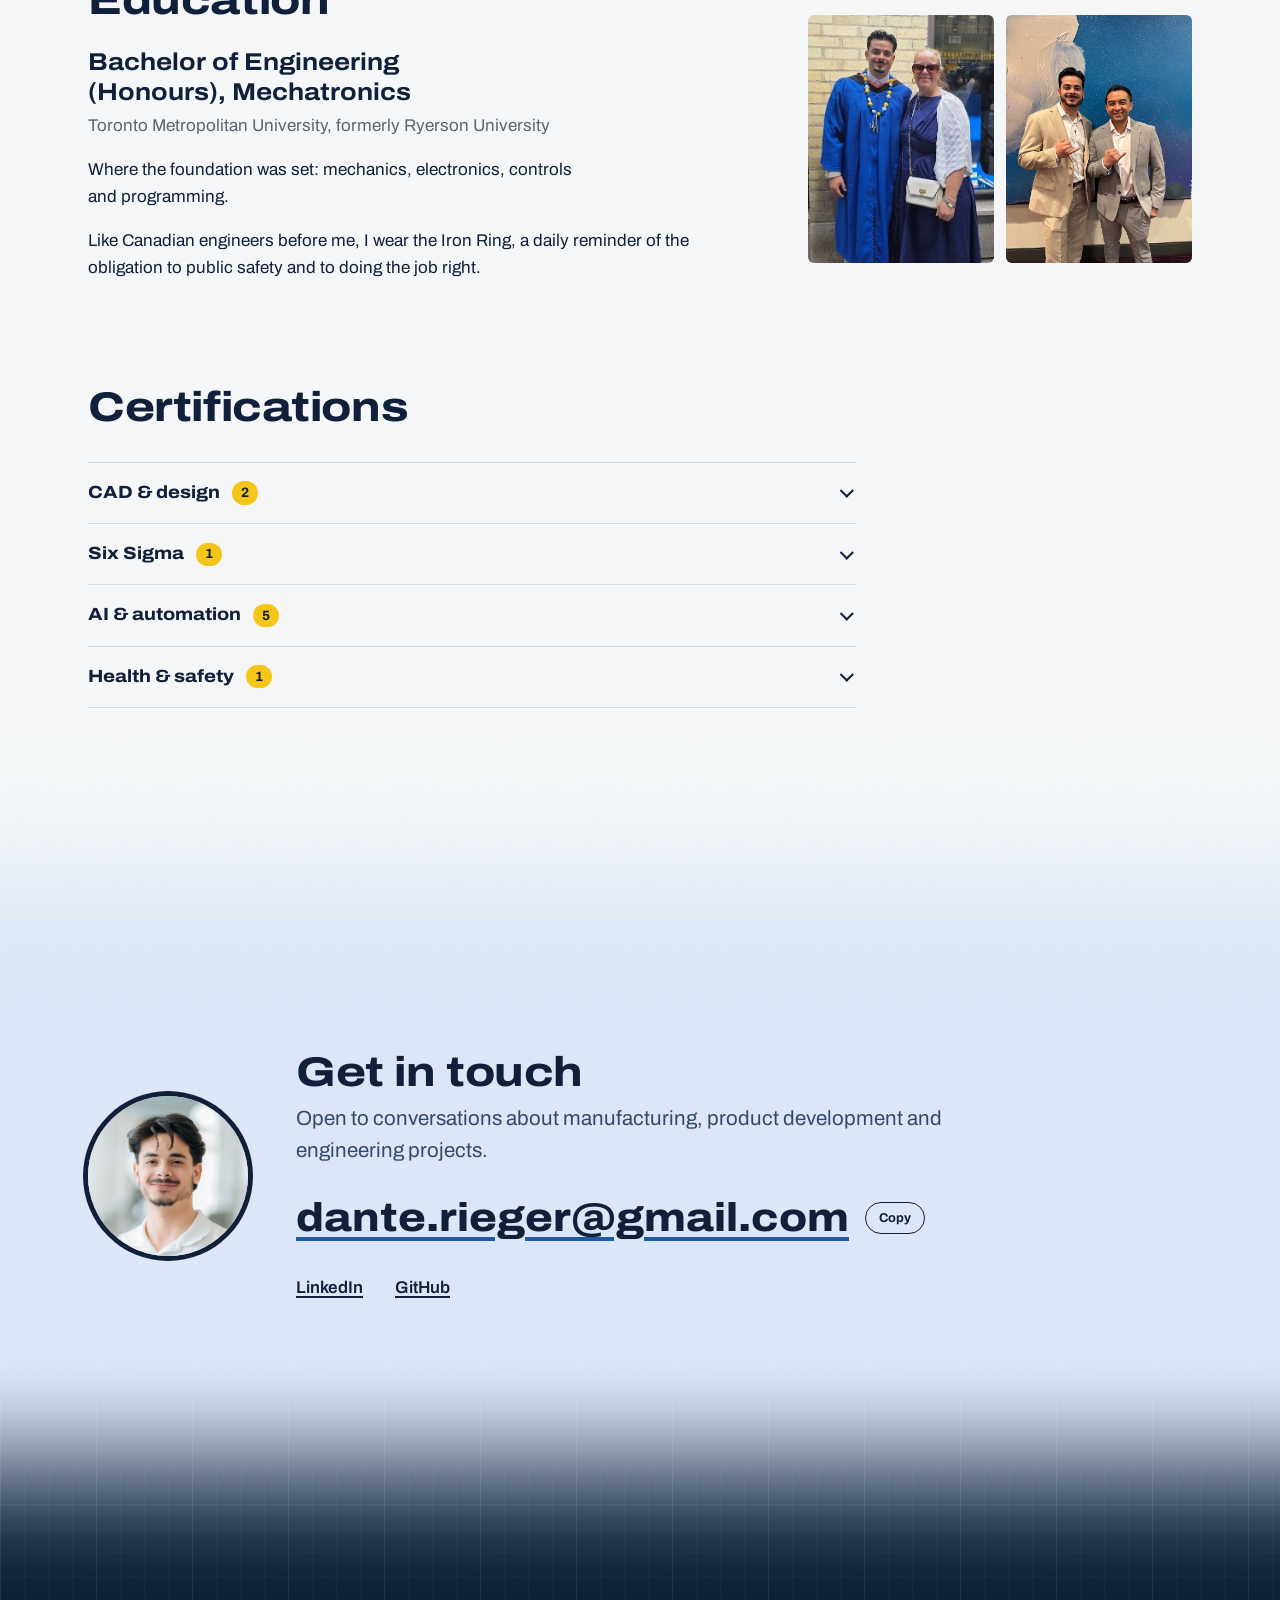
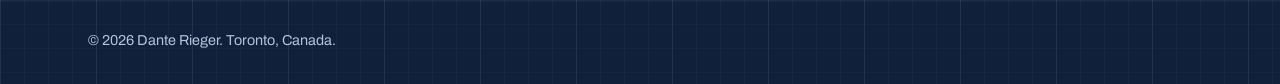
==== commit f8a2b9c1: "Rename Lincoln Electric projects Welder product launches, Machine Division assembly line optimizatio" ====
--- a/index.html
+++ b/index.html
@@ -19,7 +19,7 @@
   <link rel="preconnect" href="https://fonts.googleapis.com">
   <link rel="preconnect" href="https://fonts.gstatic.com" crossorigin>
   <link href="https://fonts.googleapis.com/css2?family=Archivo:wdth,wght@62..125,100..900&display=swap" rel="stylesheet">
-  <link rel="stylesheet" href="assets/css/site.css?v=1795133891">
+  <link rel="stylesheet" href="assets/css/site.css?v=1795135591">
   <link rel="icon" href="data:image/svg+xml,%3Csvg xmlns='http://www.w3.org/2000/svg' viewBox='0 0 32 32'%3E%3Crect width='32' height='32' rx='6' fill='%2310203a'/%3E%3Crect x='6' y='22' width='20' height='4' fill='%23f5c518'/%3E%3Cpath d='M8 7h6a6 6 0 0 1 0 12H8z' fill='none' stroke='%23eef2f4' stroke-width='2.5'/%3E%3C/svg%3E">
 </head>
 <body>
@@ -80,7 +80,7 @@
           <li style="--sector: var(--c-mfg)">
             <p class="sector-tag">Manufacturing</p>
             <h3>Make production lines run better</h3>
-            <p>Led floor layout optimization with 5S, lean and kaizen methods, including the Machine Division assembly line and a safer cored wire payoff area.</p>
+            <p>Led floor layout optimization with 5S, lean and kaizen methods, including Machine Division assembly line optimization and a cored wire payoff safety layout.</p>
           </li>
           <li style="--sector: var(--c-mech)">
             <p class="sector-tag">Mechanical design</p>
@@ -146,9 +146,9 @@
           <h2 id="ch-floor">Products launched, lines rebuilt</h2>
           <p>A year on Lincoln Electric’s welding equipment production floor: taking new products from BOMs and schematics into production, and reorganizing work areas with 5S, lean and kaizen so they run safer and with fewer bottlenecks.</p>
           <ul class="chapter-list">
-            <li>Vantage 500 and Maverick 300X product launches</li>
-            <li>Machine Division assembly line reorganization</li>
-            <li>Cored wire payoff area redesign for safety and crane access</li>
+            <li>Welder product launches: Vantage 500 and Maverick 300X</li>
+            <li>Machine Division assembly line optimization</li>
+            <li>Cored wire payoff safety layout, with better crane access</li>
           </ul>
           <a class="chapter-link" href="projects/?sector=Manufacturing">See manufacturing projects</a>
         </div>
@@ -204,9 +204,9 @@
         </div>
         <ol class="index-list" reversed>
           <li style="--sector: var(--c-mech)"><a href="projects/uav-vibration-damper.html"><span class="ix-title">Lattice damper for drone motors</span><span class="ix-type">Mechanical design, research</span><span class="ix-year">2026</span></a></li>
-          <li style="--sector: var(--c-elec)"><a href="projects/#welder-launches"><span class="ix-title">Launching two welder products</span><span class="ix-type">Product implementation</span><span class="ix-year">2025–26</span></a></li>
-          <li style="--sector: var(--c-mfg)"><a href="projects/#assembly-line"><span class="ix-title">Reorganizing an assembly line</span><span class="ix-type">Manufacturing, lean</span><span class="ix-year">2025–26</span></a></li>
-          <li style="--sector: var(--c-mfg)"><a href="projects/#cored-wire"><span class="ix-title">Safer cored wire payoff area</span><span class="ix-type">Manufacturing</span><span class="ix-year">2025–26</span></a></li>
+          <li style="--sector: var(--c-elec)"><a href="projects/#welder-launches"><span class="ix-title">Welder product launches</span><span class="ix-type">Product implementation</span><span class="ix-year">2025–26</span></a></li>
+          <li style="--sector: var(--c-mfg)"><a href="projects/#assembly-line"><span class="ix-title">Machine Division assembly line optimization</span><span class="ix-type">Manufacturing, lean</span><span class="ix-year">2025–26</span></a></li>
+          <li style="--sector: var(--c-mfg)"><a href="projects/#cored-wire"><span class="ix-title">Cored wire payoff safety layout</span><span class="ix-type">Manufacturing</span><span class="ix-year">2025–26</span></a></li>
           <li style="--sector: var(--c-elec)"><a href="projects/smart-curtain.html"><span class="ix-title">Smart curtain, light-controlled automation</span><span class="ix-type">Electrical &amp; controls</span><span class="ix-year">2025</span></a></li>
           <li style="--sector: var(--c-pm)"><a href="projects/#construction"><span class="ix-title">Coordinating construction crews</span><span class="ix-type">Project management</span><span class="ix-year">2024</span></a></li>
           <li style="--sector: var(--c-mech)"><a href="projects/wind-turbine-absorber.html"><span class="ix-title">Wind turbine tower vibration absorber</span><span class="ix-type">Mechanical design, simulation</span><span class="ix-year">2024</span></a></li>
@@ -244,7 +244,7 @@
                 <li>Led floor layout optimization using 5S, lean manufacturing and kaizen, reducing production bottlenecks.</li>
                 <li>Drove new product implementation for the Vantage 500 and Maverick 300X with electrical schematics, BOMs and technical documentation.</li>
                 <li>Designed parts, fixtures and production drawings in Solid Edge and AutoCAD.</li>
-                <li>Worked with engineers, technicians and assemblers on the Machine Division line and cored wire payoff reorganizations.</li>
+                <li>Worked with engineers, technicians and assemblers on the Machine Division assembly line optimization and the cored wire payoff safety layout.</li>
               </ul>
             </div>
           </li>
@@ -346,8 +346,8 @@
     </div>
   </footer>
 
-  <script src="assets/js/lattice.js?v=1795133891" defer></script>
-  <script src="assets/js/motion.js?v=1795133891" defer></script>
-  <script src="assets/js/seams.js?v=1795133891" defer></script>
+  <script src="assets/js/lattice.js?v=1795135591" defer></script>
+  <script src="assets/js/motion.js?v=1795135591" defer></script>
+  <script src="assets/js/seams.js?v=1795135591" defer></script>
 </body>
 </html>
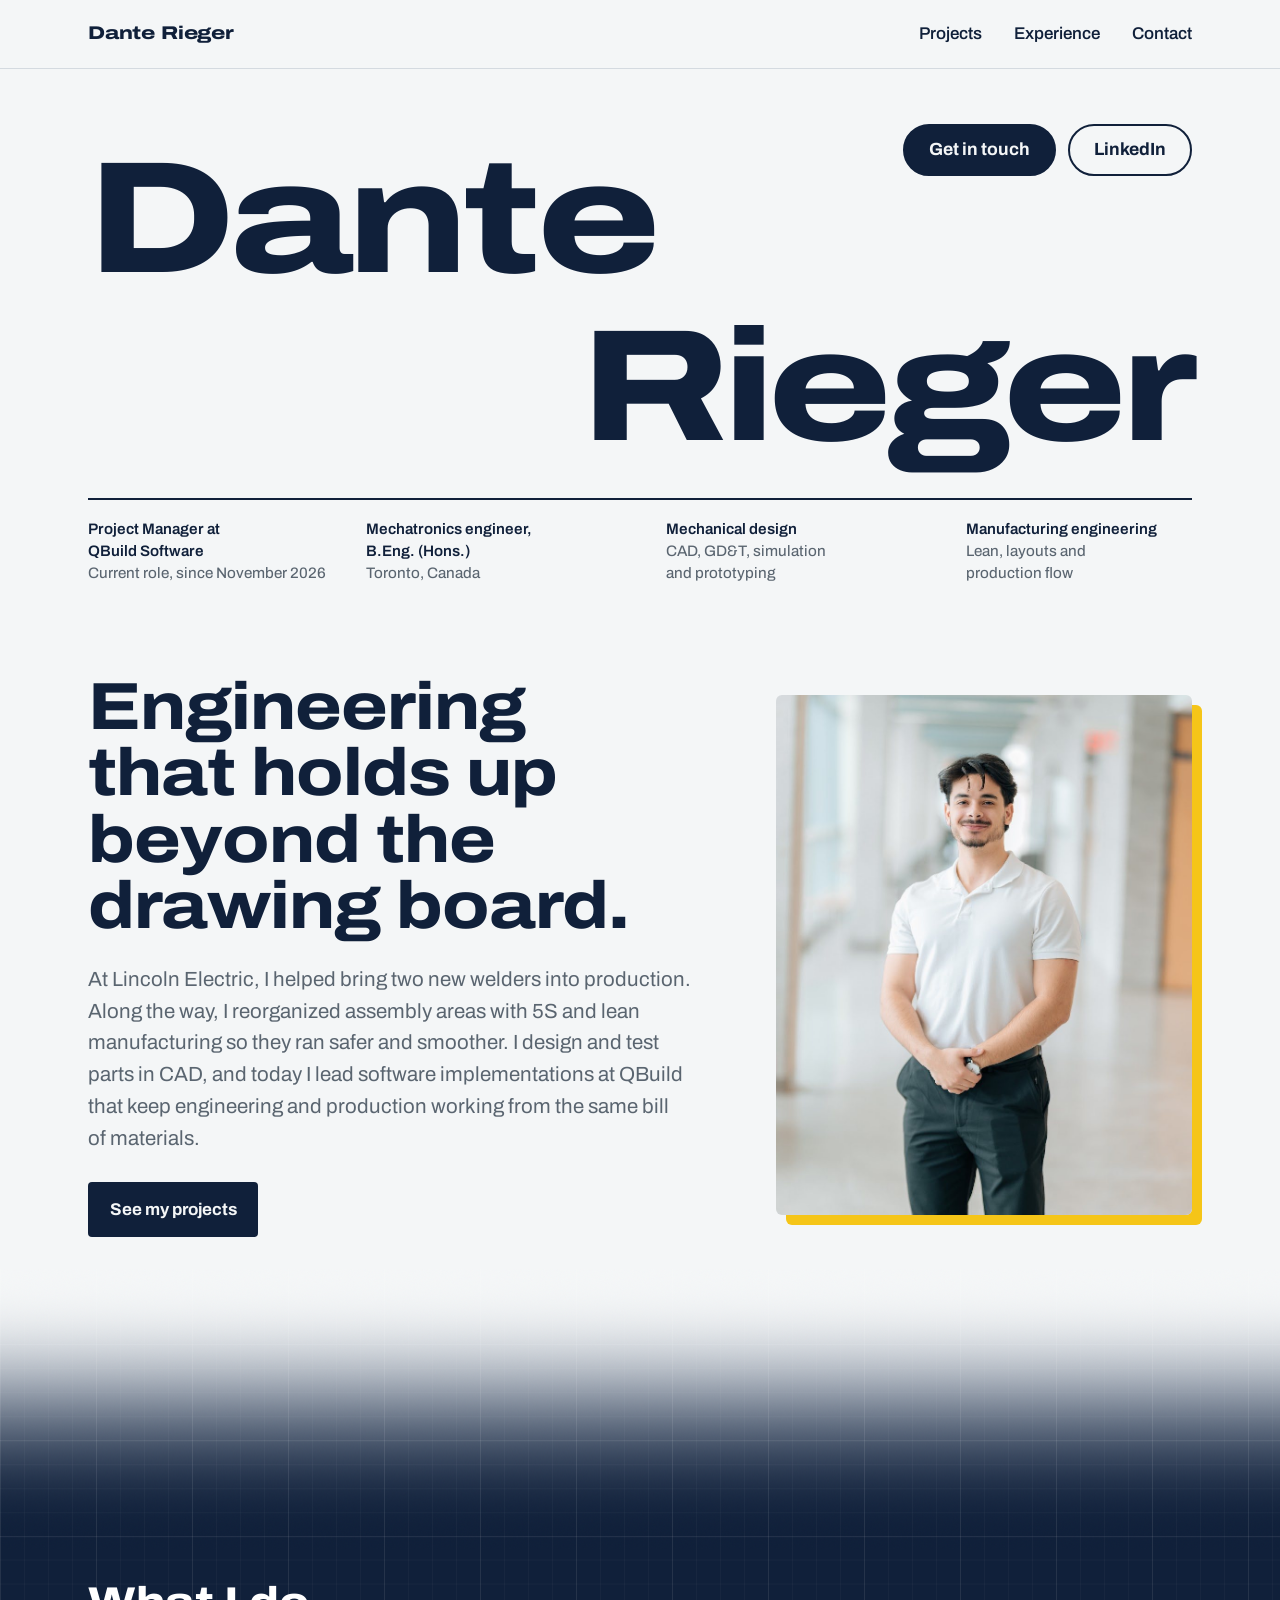
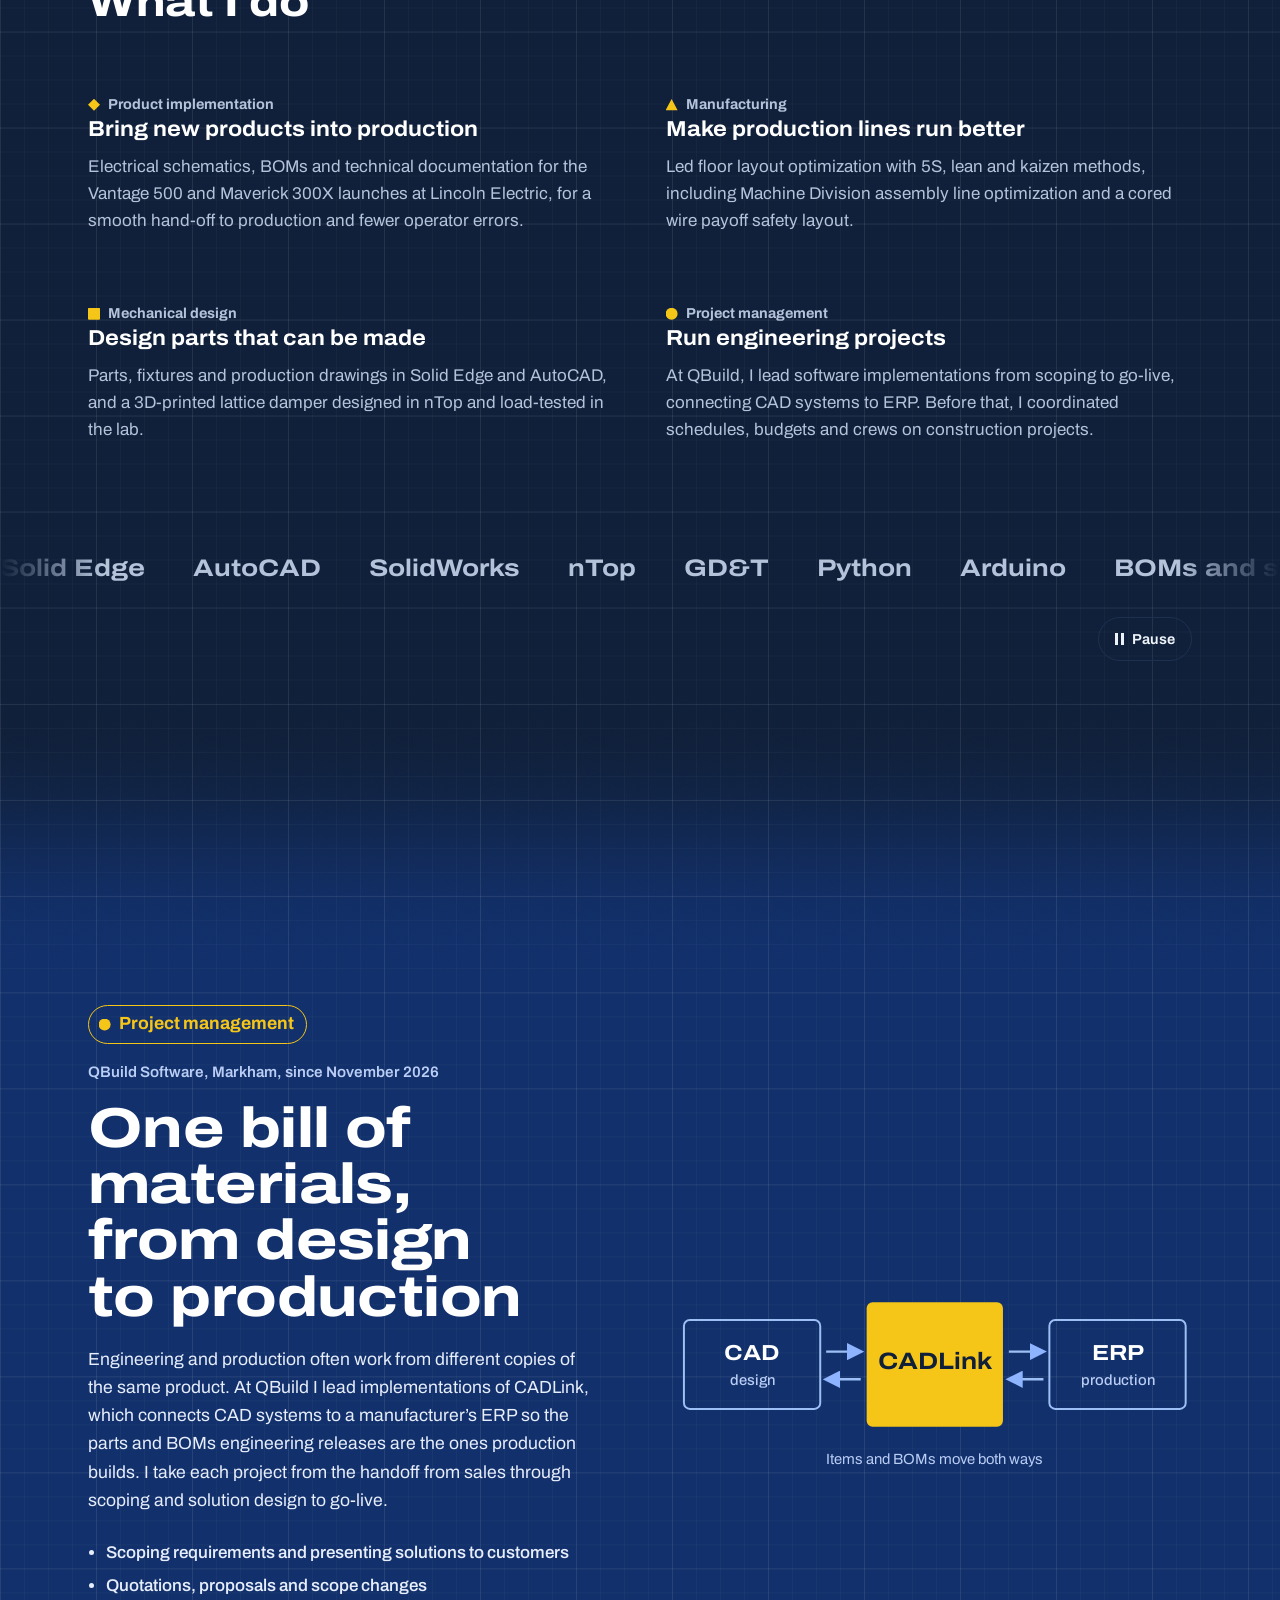
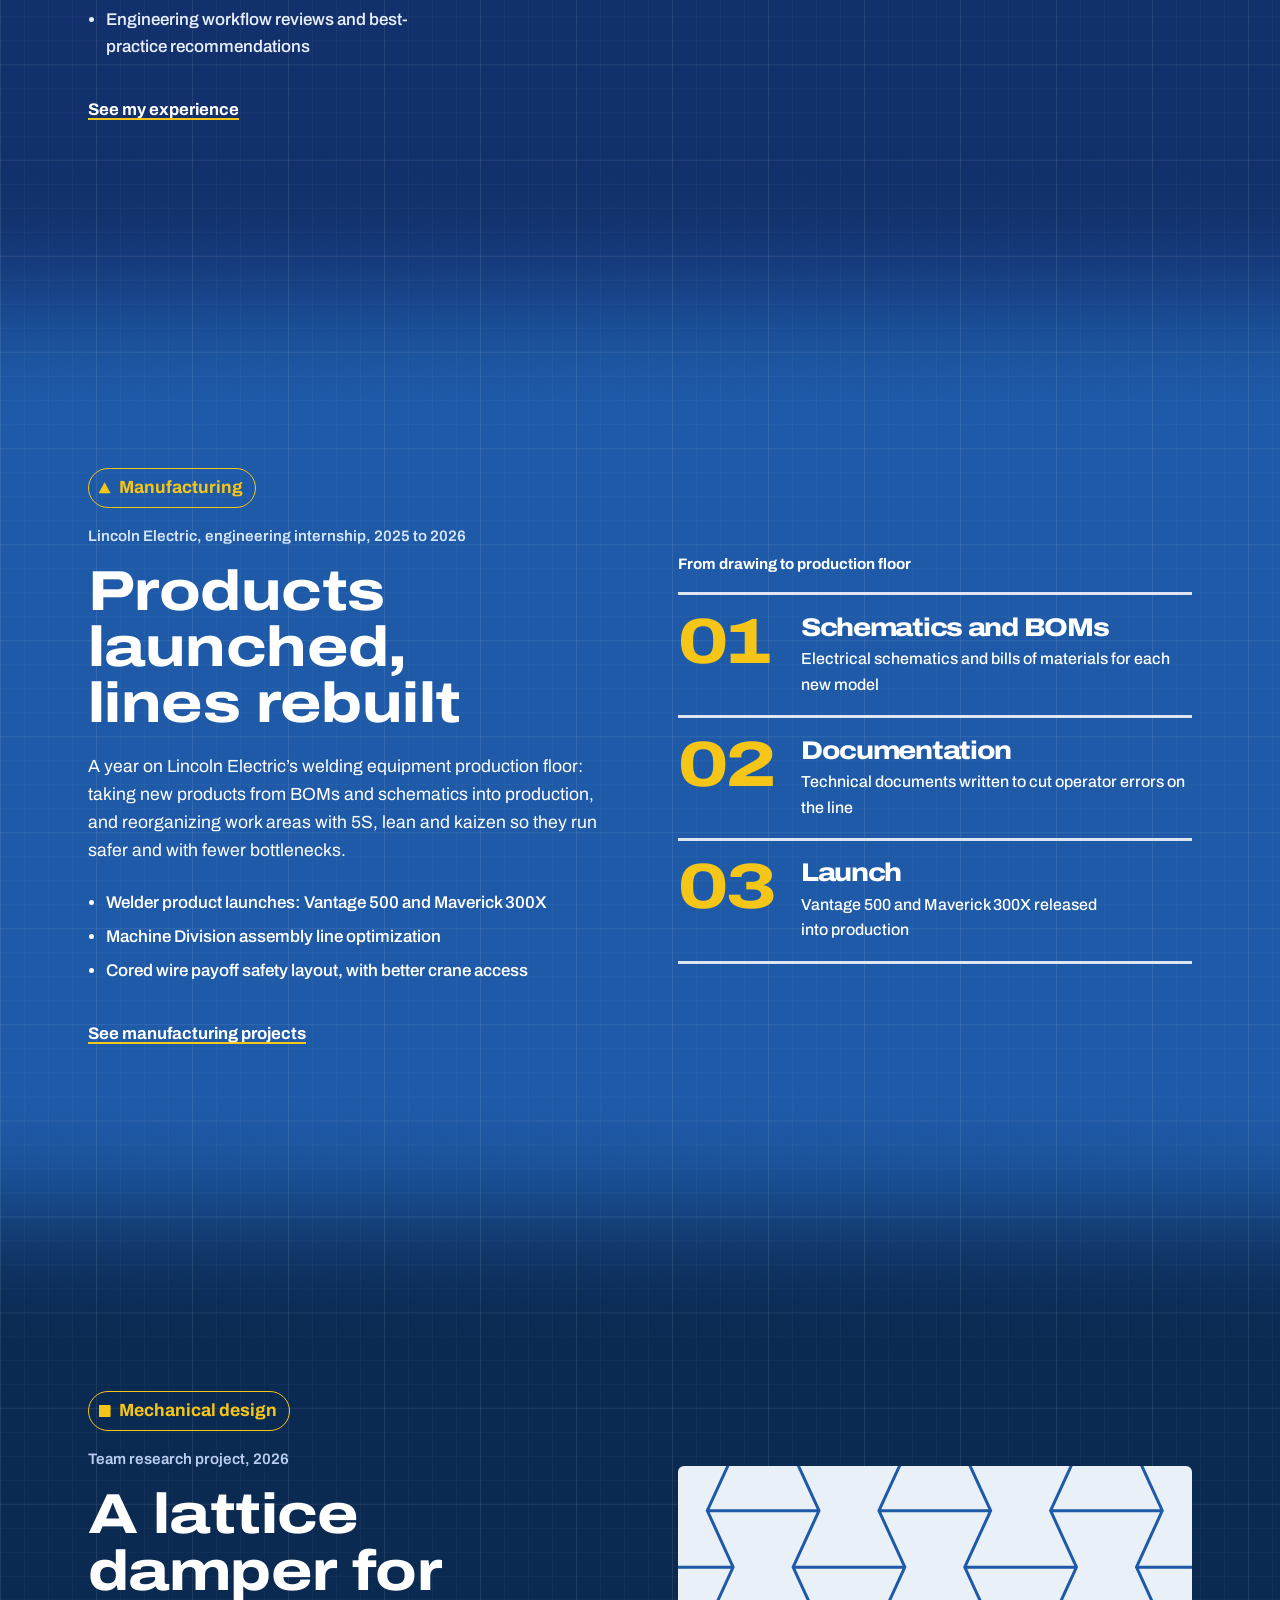
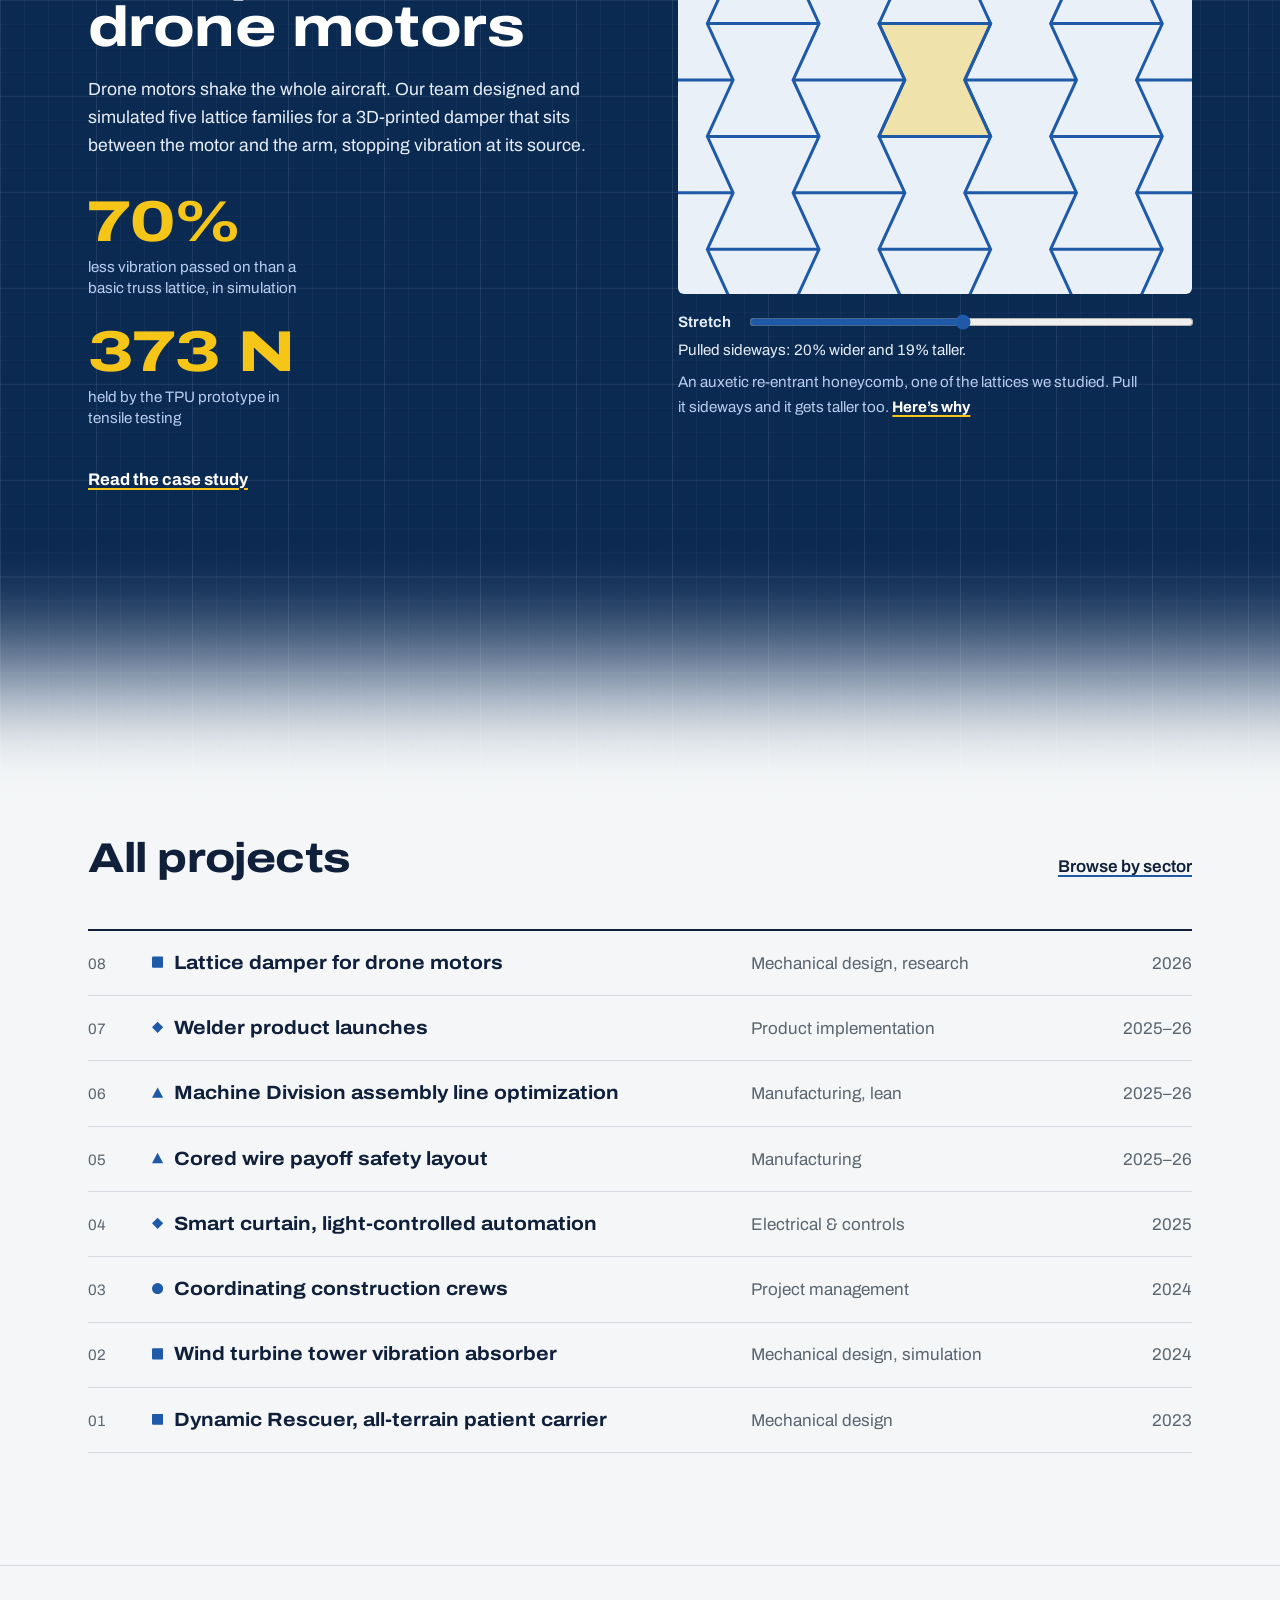
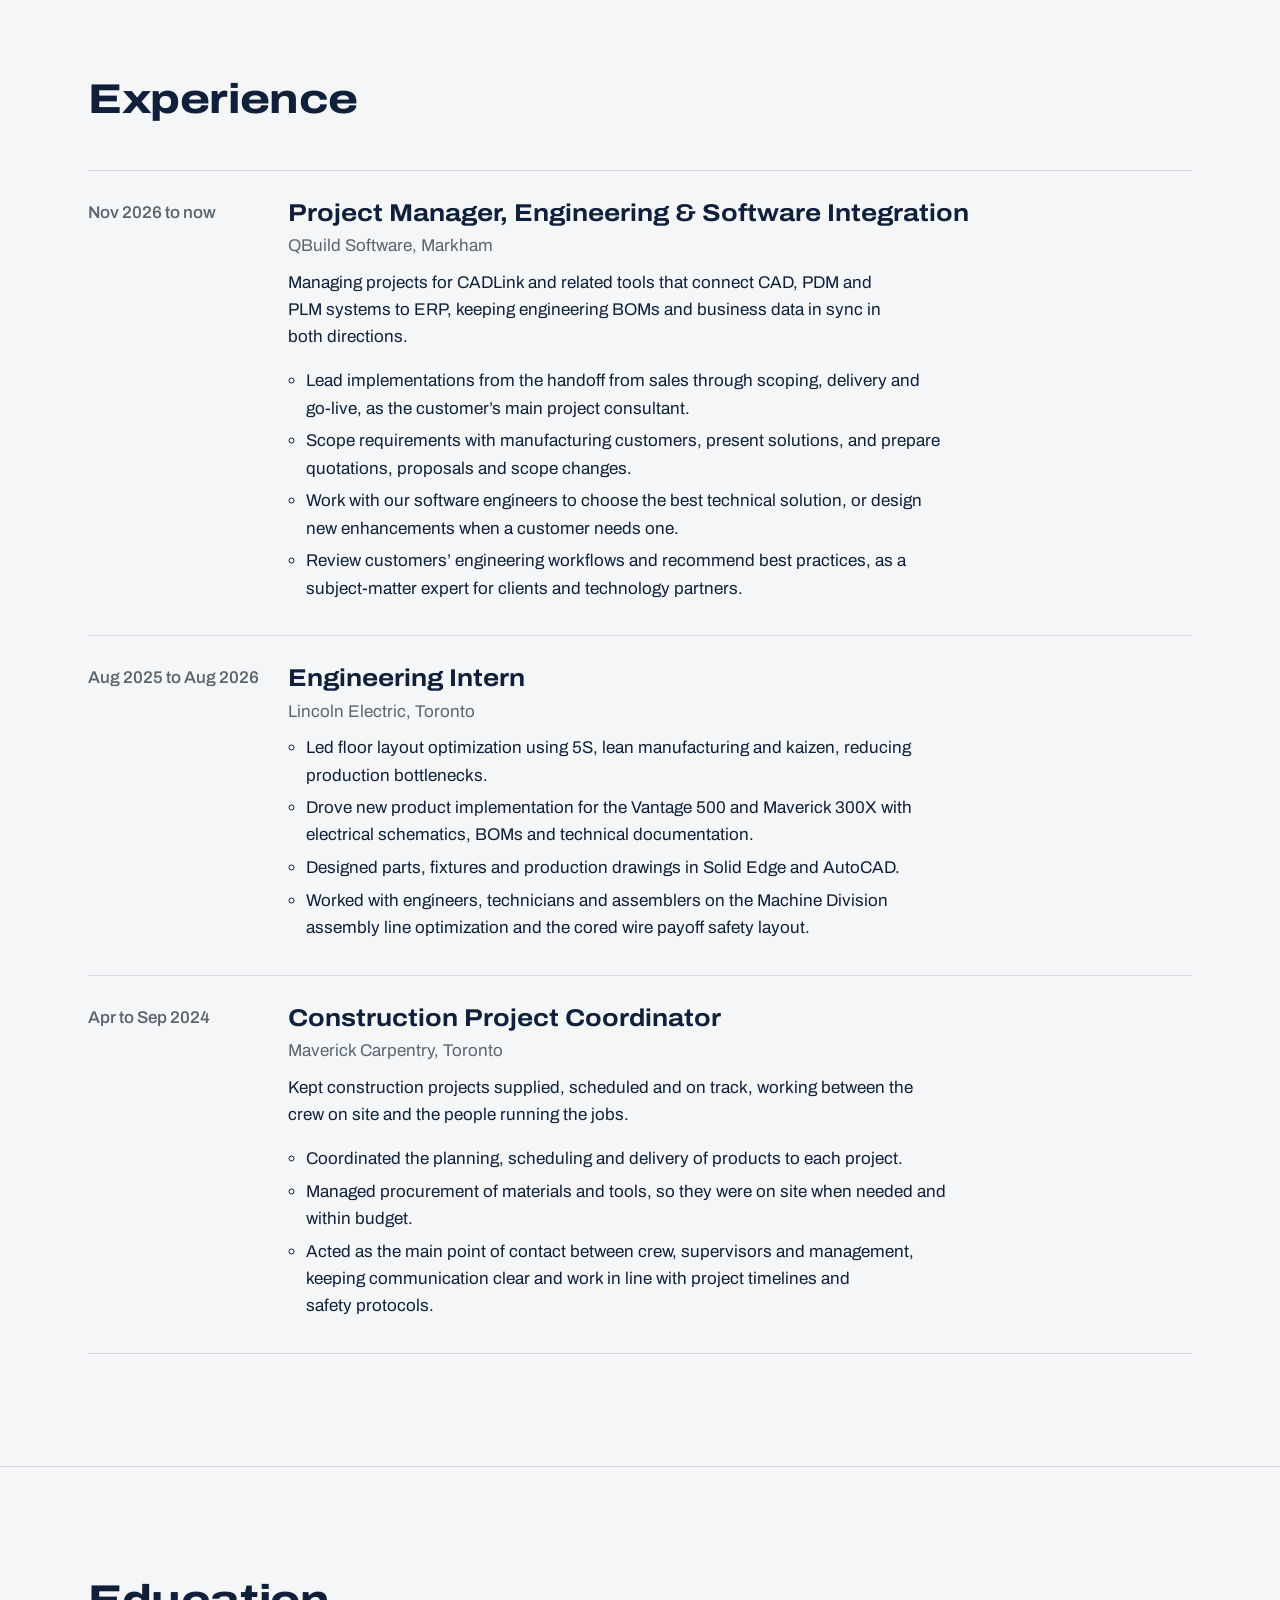
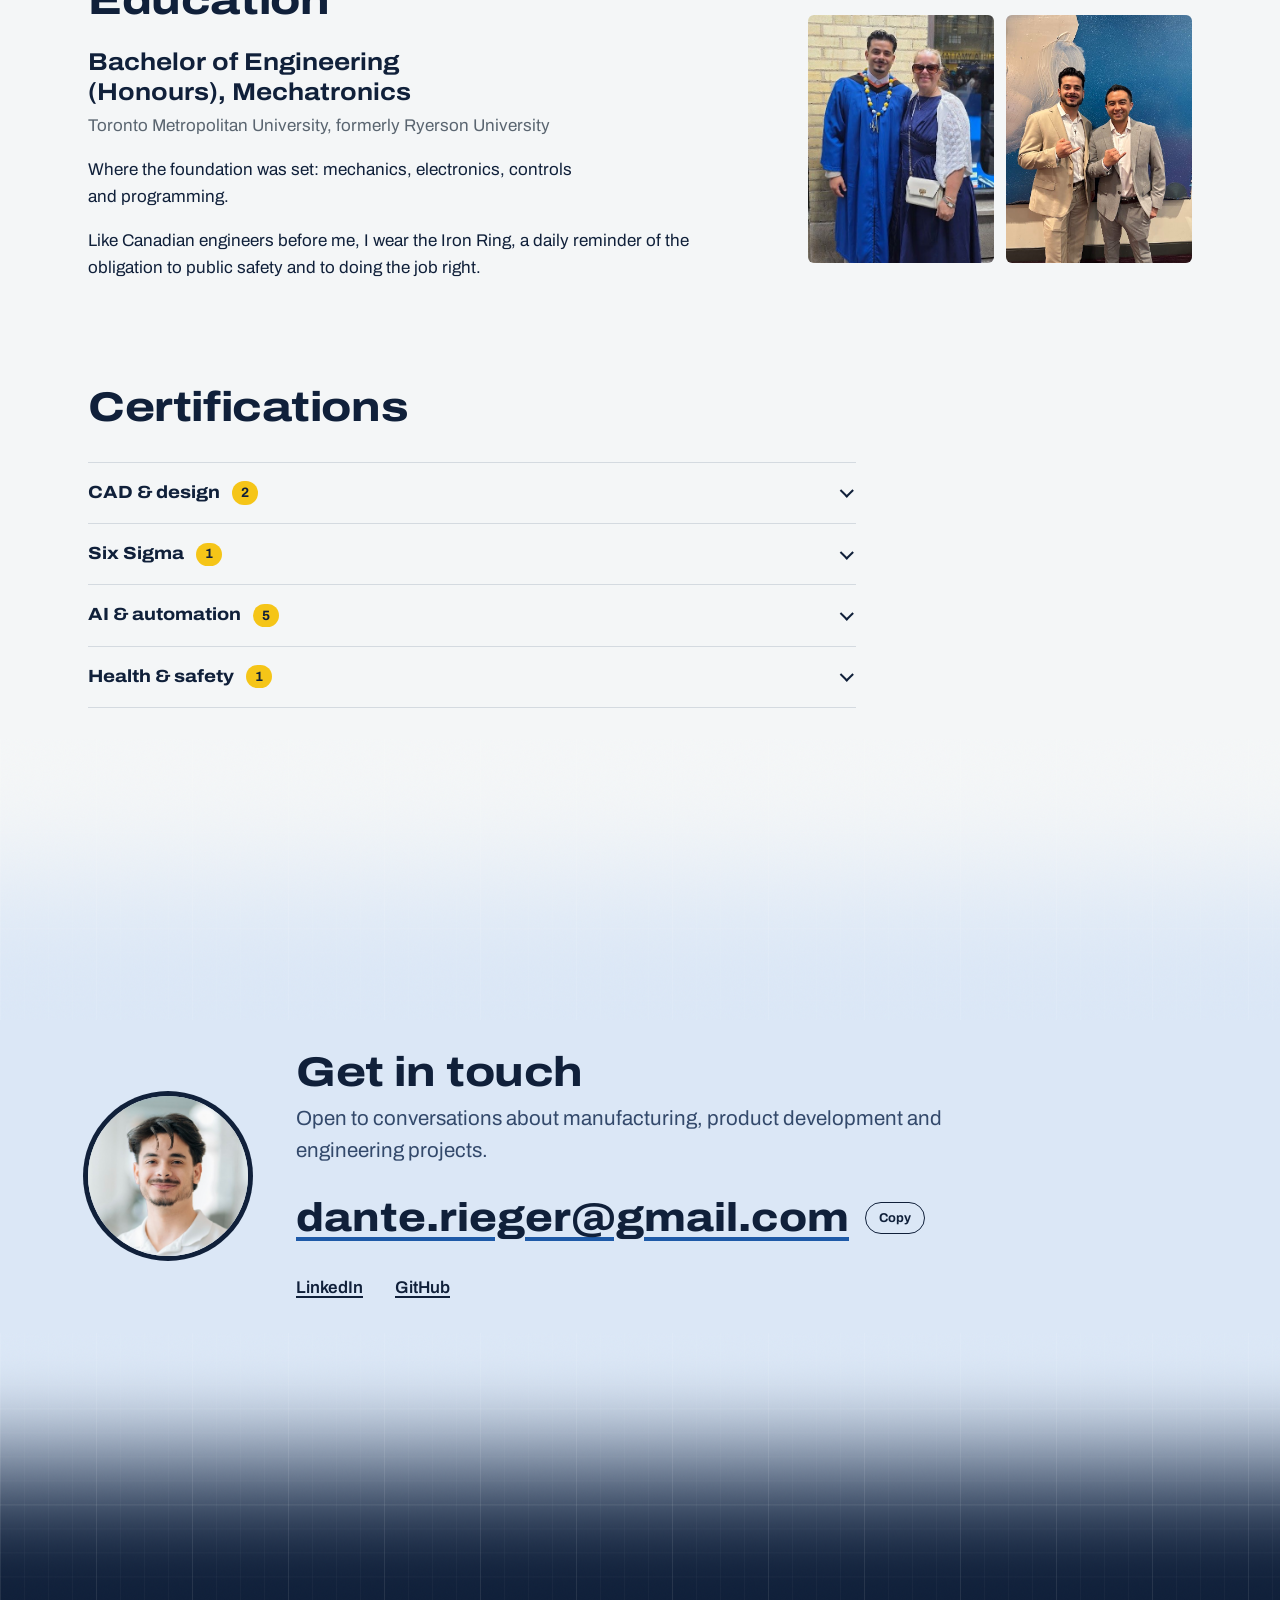
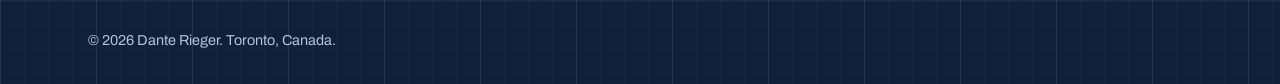
==== commit eb25dca0: "Use the Lincoln Electric logo as the image for its three projects Co-Authored-By: Claude Opus 5.5 <n" ====
--- a/index.html
+++ b/index.html
@@ -19,7 +19,7 @@
   <link rel="preconnect" href="https://fonts.googleapis.com">
   <link rel="preconnect" href="https://fonts.gstatic.com" crossorigin>
   <link href="https://fonts.googleapis.com/css2?family=Archivo:wdth,wght@62..125,100..900&display=swap" rel="stylesheet">
-  <link rel="stylesheet" href="assets/css/site.css?v=1795135591">
+  <link rel="stylesheet" href="assets/css/site.css?v=1795135740">
   <link rel="icon" href="data:image/svg+xml,%3Csvg xmlns='http://www.w3.org/2000/svg' viewBox='0 0 32 32'%3E%3Crect width='32' height='32' rx='6' fill='%2310203a'/%3E%3Crect x='6' y='22' width='20' height='4' fill='%23f5c518'/%3E%3Cpath d='M8 7h6a6 6 0 0 1 0 12H8z' fill='none' stroke='%23eef2f4' stroke-width='2.5'/%3E%3C/svg%3E">
 </head>
 <body>
@@ -346,8 +346,8 @@
     </div>
   </footer>
 
-  <script src="assets/js/lattice.js?v=1795135591" defer></script>
-  <script src="assets/js/motion.js?v=1795135591" defer></script>
-  <script src="assets/js/seams.js?v=1795135591" defer></script>
+  <script src="assets/js/lattice.js?v=1795135740" defer></script>
+  <script src="assets/js/motion.js?v=1795135740" defer></script>
+  <script src="assets/js/seams.js?v=1795135740" defer></script>
 </body>
 </html>
--- a/assets/css/site.css
+++ b/assets/css/site.css
@@ -808,3 +808,7 @@
 
 /* The ticker sits on the blueprint grid, so its own border lines would double up with the grid lines */
 .band-ink .ticker { border-block: 0; }
+
+/* Employer logo in place of a photo, for projects without their own images */
+.project-logo { display: grid; place-items: center; padding: 1.5rem; }
+.project-logo img { width: 100%; height: auto; max-height: 100%; object-fit: contain; }
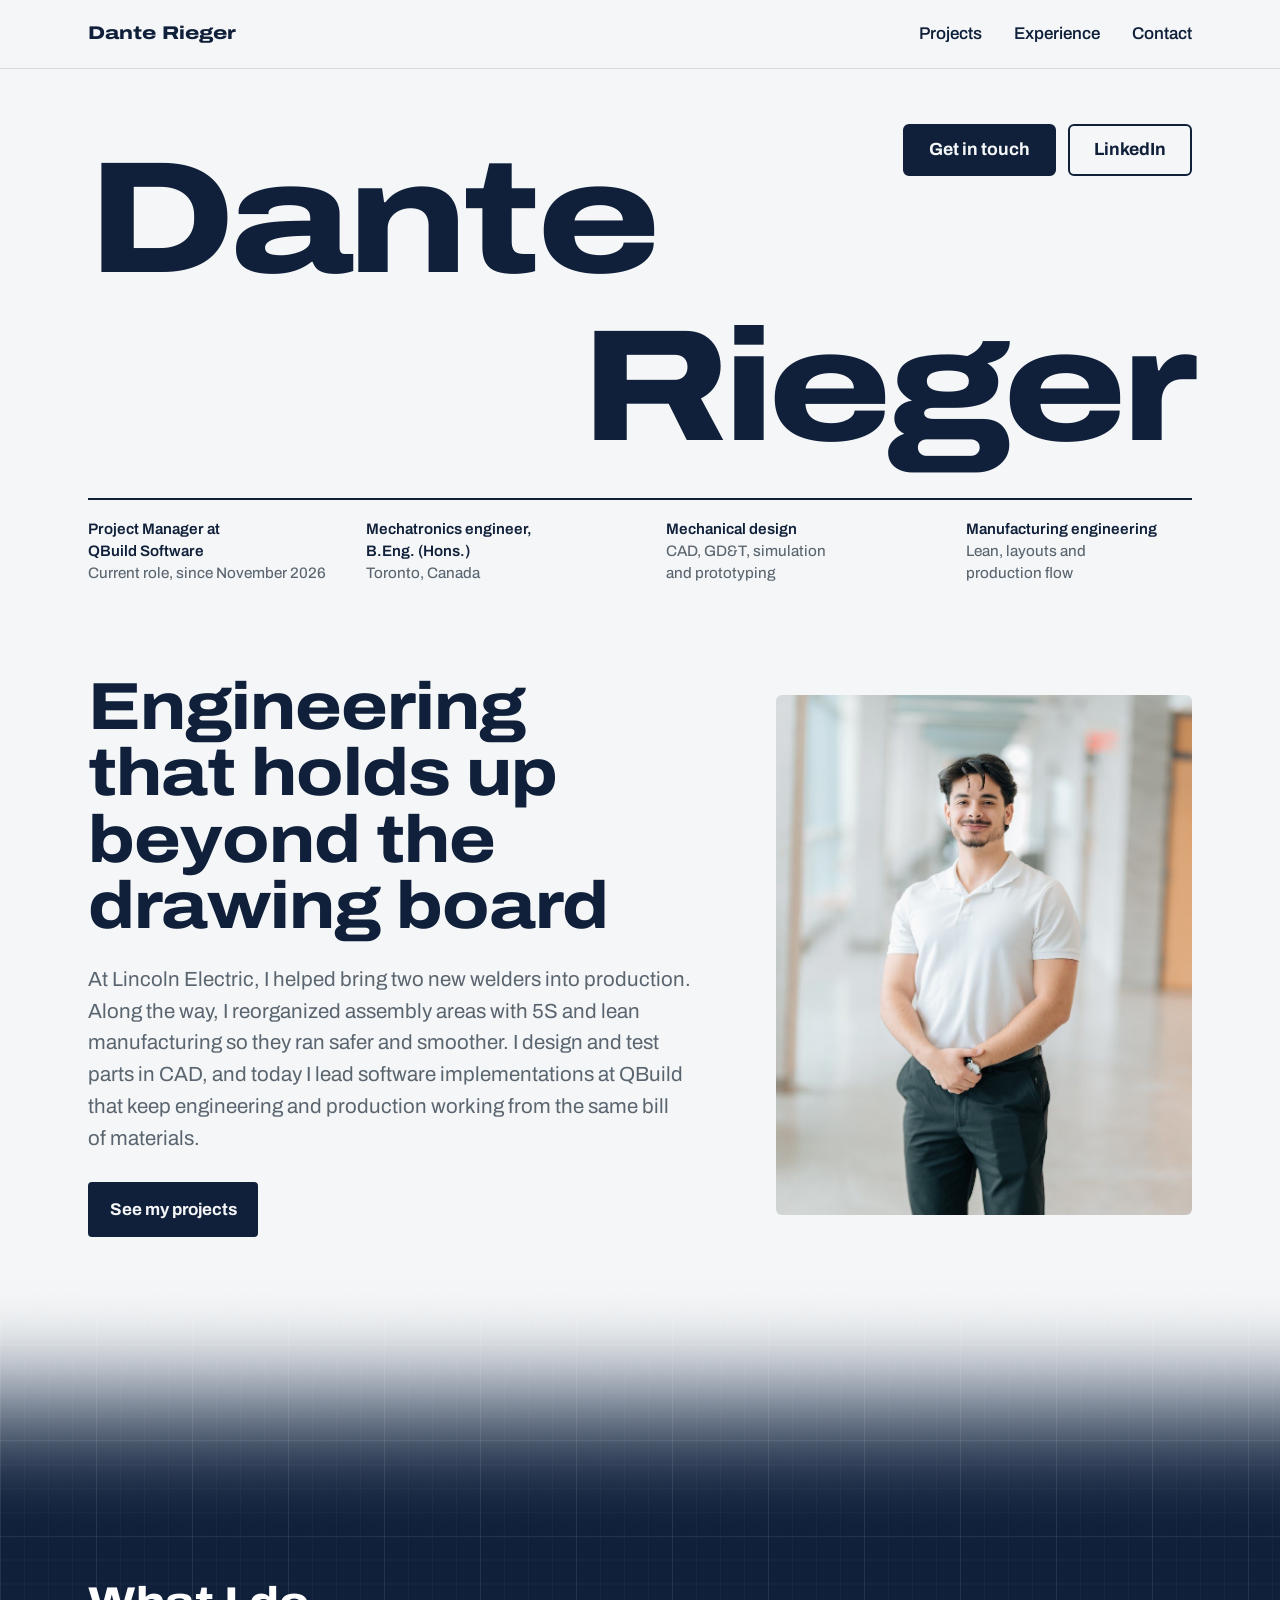
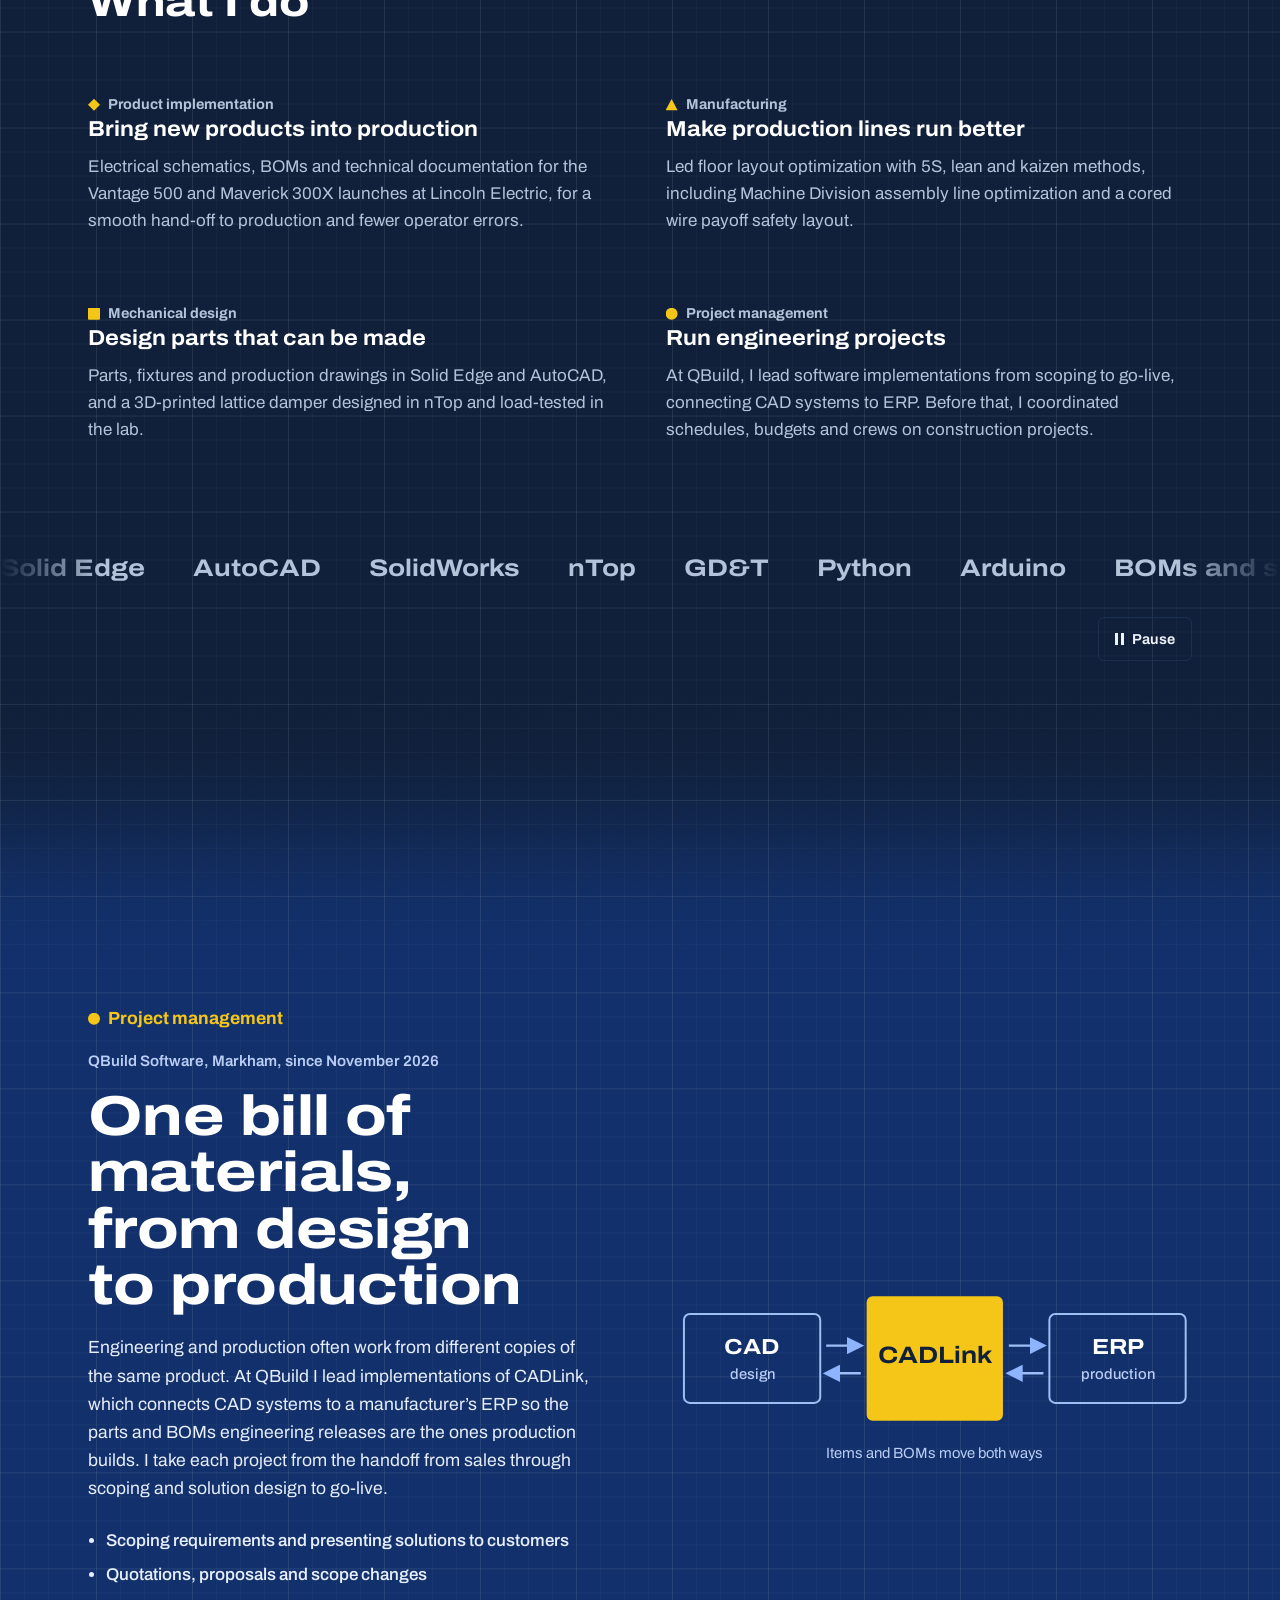
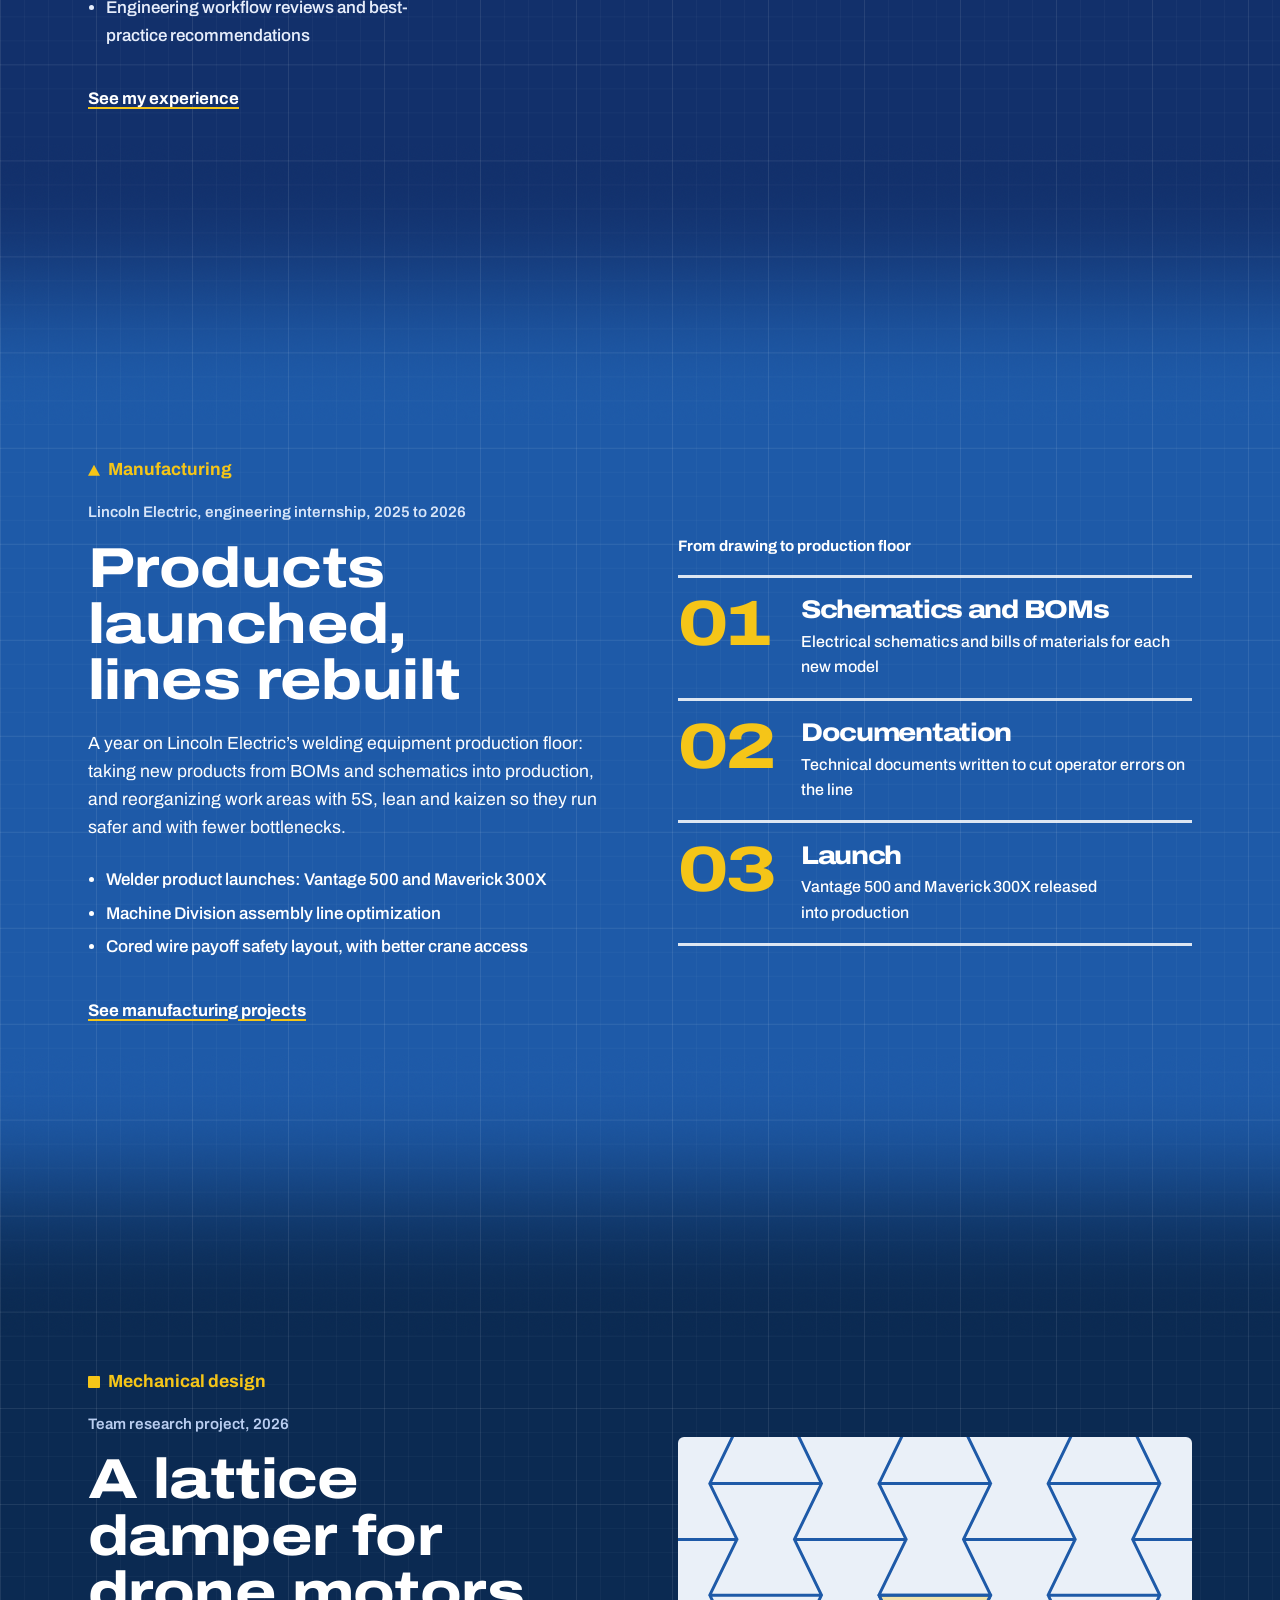
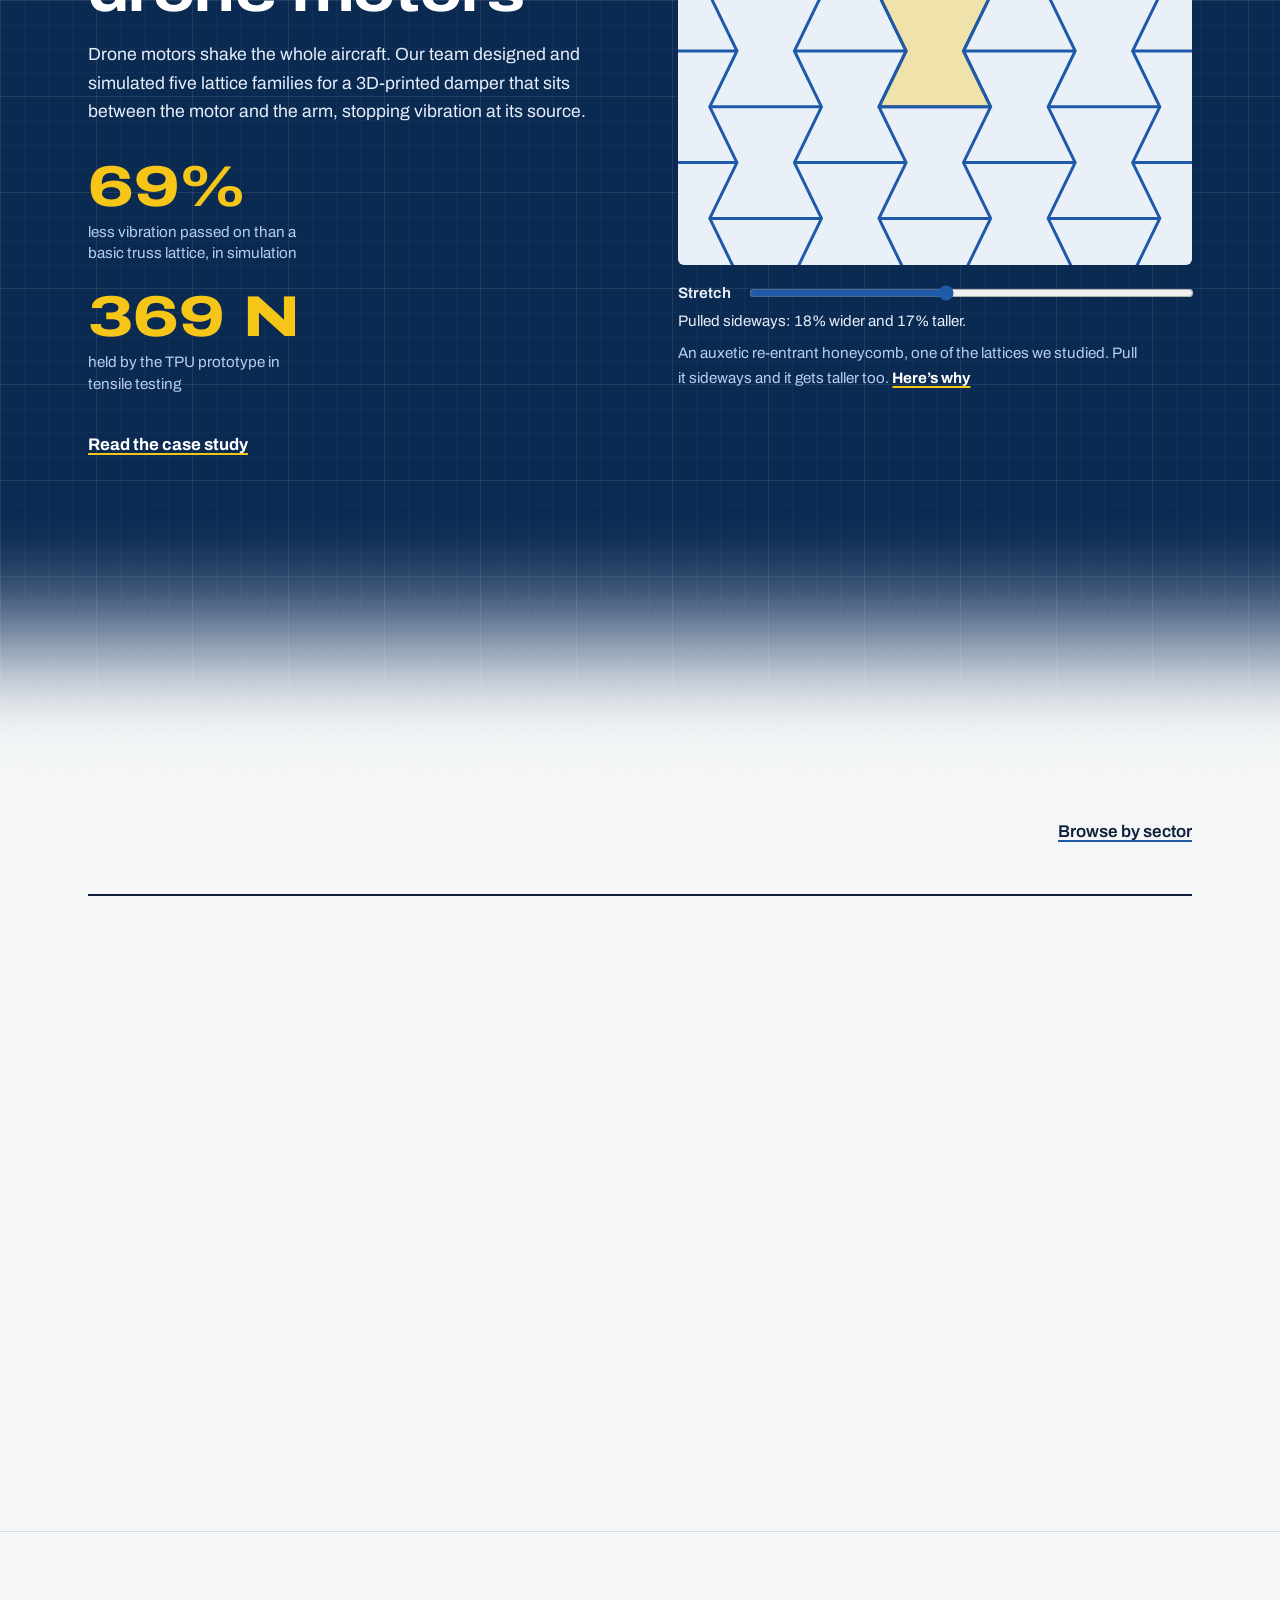
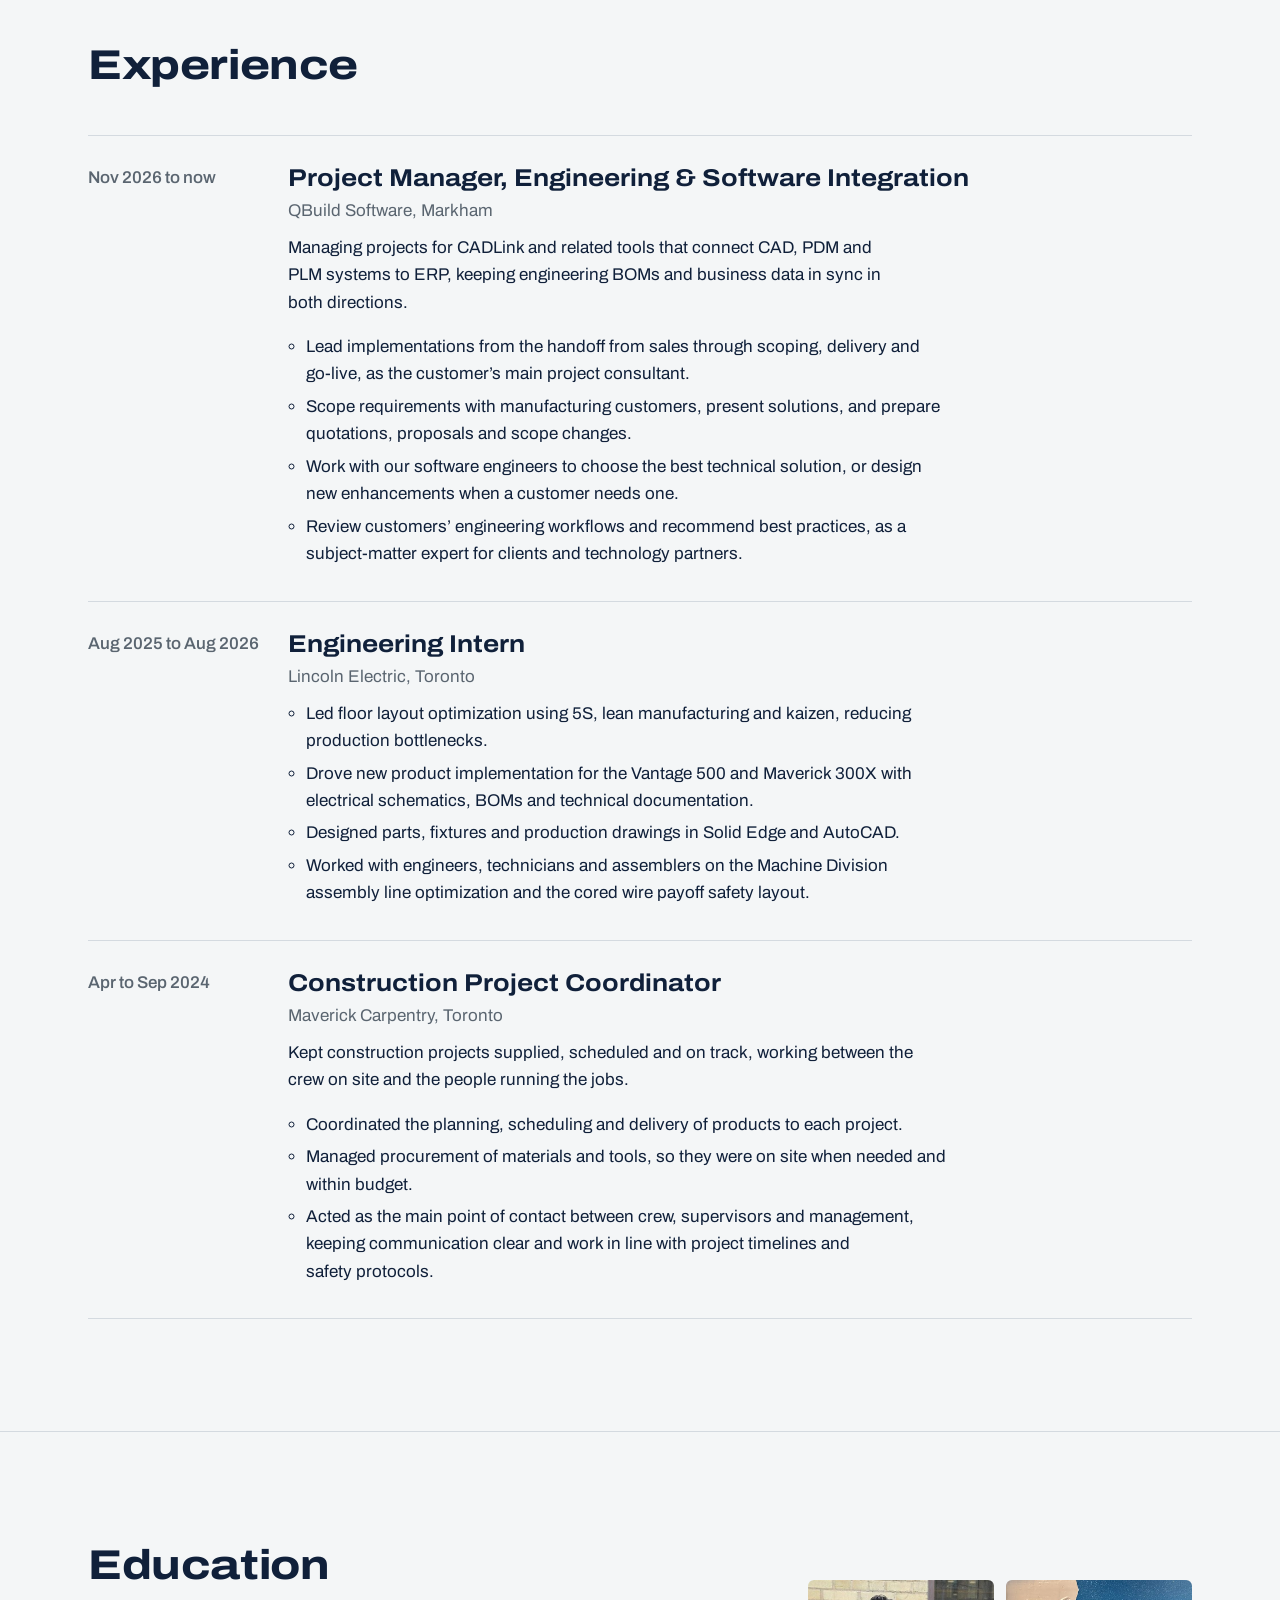
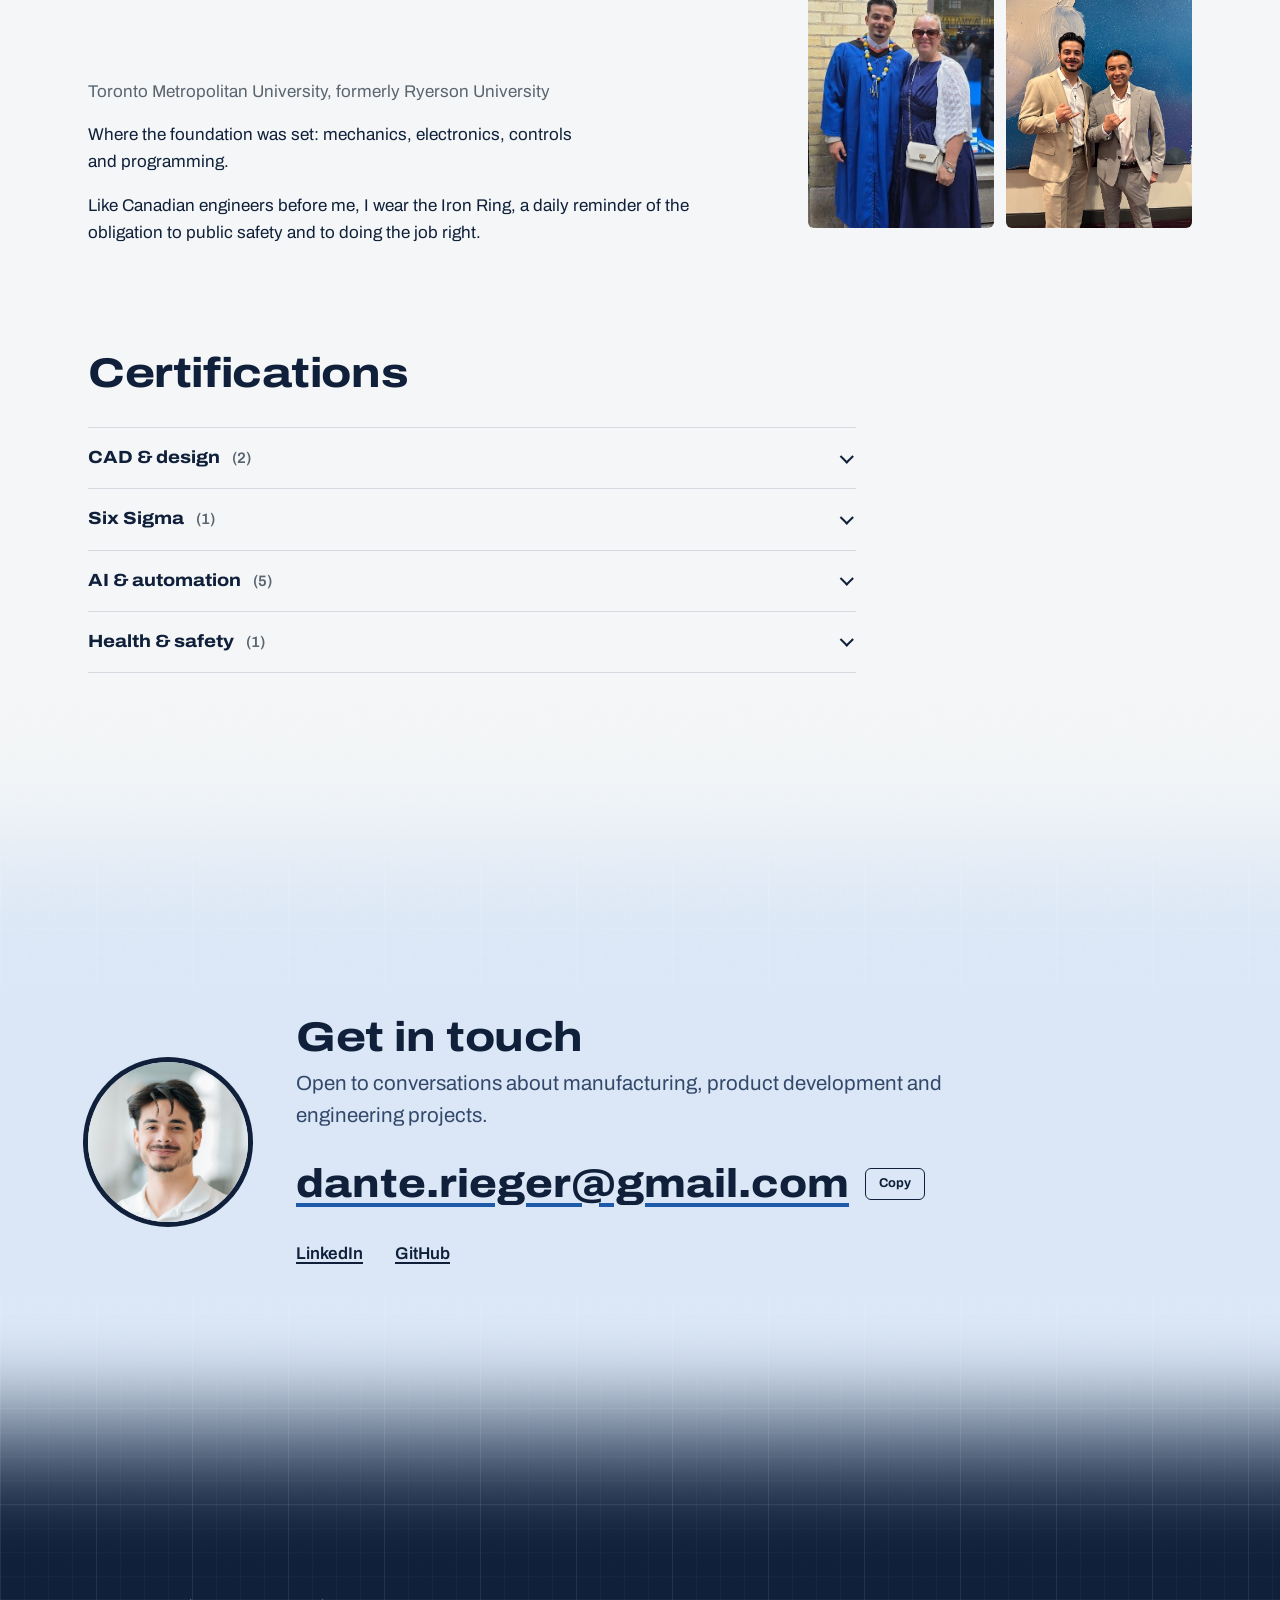
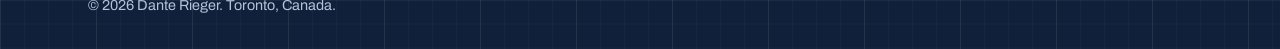
==== commit 234820dc: "Remove decorative tells from the audit Drop the portrait's offset shadow and the headline's full sto" ====
--- a/index.html
+++ b/index.html
@@ -19,7 +19,7 @@
   <link rel="preconnect" href="https://fonts.googleapis.com">
   <link rel="preconnect" href="https://fonts.gstatic.com" crossorigin>
   <link href="https://fonts.googleapis.com/css2?family=Archivo:wdth,wght@62..125,100..900&display=swap" rel="stylesheet">
-  <link rel="stylesheet" href="assets/css/site.css?v=1795135740">
+  <link rel="stylesheet" href="assets/css/site.css?v=1795136541">
   <link rel="icon" href="data:image/svg+xml,%3Csvg xmlns='http://www.w3.org/2000/svg' viewBox='0 0 32 32'%3E%3Crect width='32' height='32' rx='6' fill='%2310203a'/%3E%3Crect x='6' y='22' width='20' height='4' fill='%23f5c518'/%3E%3Cpath d='M8 7h6a6 6 0 0 1 0 12H8z' fill='none' stroke='%23eef2f4' stroke-width='2.5'/%3E%3C/svg%3E">
 </head>
 <body>
@@ -54,7 +54,7 @@
         </ul>
         <div class="intro-body has-portrait">
           <div class="intro-text">
-            <p class="statement">Engineering that holds up beyond the drawing board.</p>
+            <p class="statement">Engineering that holds up beyond the drawing board</p>
             <p class="lede">At Lincoln Electric, I helped bring two new welders into production. Along the way, I reorganized assembly areas with 5S and lean manufacturing so they ran safer and smoother. I design and test parts in CAD, and today I lead software implementations at QBuild that keep engineering and production working from the same bill of materials.</p>
             <a class="button" href="projects/">See my projects</a>
           </div>
@@ -346,8 +346,8 @@
     </div>
   </footer>
 
-  <script src="assets/js/lattice.js?v=1795135740" defer></script>
-  <script src="assets/js/motion.js?v=1795135740" defer></script>
-  <script src="assets/js/seams.js?v=1795135740" defer></script>
+  <script src="assets/js/lattice.js?v=1795136541" defer></script>
+  <script src="assets/js/motion.js?v=1795136541" defer></script>
+  <script src="assets/js/seams.js?v=1795136541" defer></script>
 </body>
 </html>
--- a/assets/css/site.css
+++ b/assets/css/site.css
@@ -812,3 +812,12 @@
 /* Employer logo in place of a photo, for projects without their own images */
 .project-logo { display: grid; place-items: center; padding: 1.5rem; }
 .project-logo img { width: 100%; height: auto; max-height: 100%; object-fit: contain; }
+
+/* v13: fewer decorative tells */
+.intro-portrait img { box-shadow: none; }
+.brand { letter-spacing: normal; }
+.chapter-tag { padding: 0; border: 0; border-radius: 0; }
+.cert-count { background: none; border-radius: 0; min-width: 0; padding: 0; color: var(--graphite); font-weight: 600; }
+.cert-count::before { content: "("; } .cert-count::after { content: ")"; }
+.filters button, .ticker-toggle, .intro-btn, .copy-email { border-radius: 6px; }
+.cert-count { font-size: 0.95rem; }
